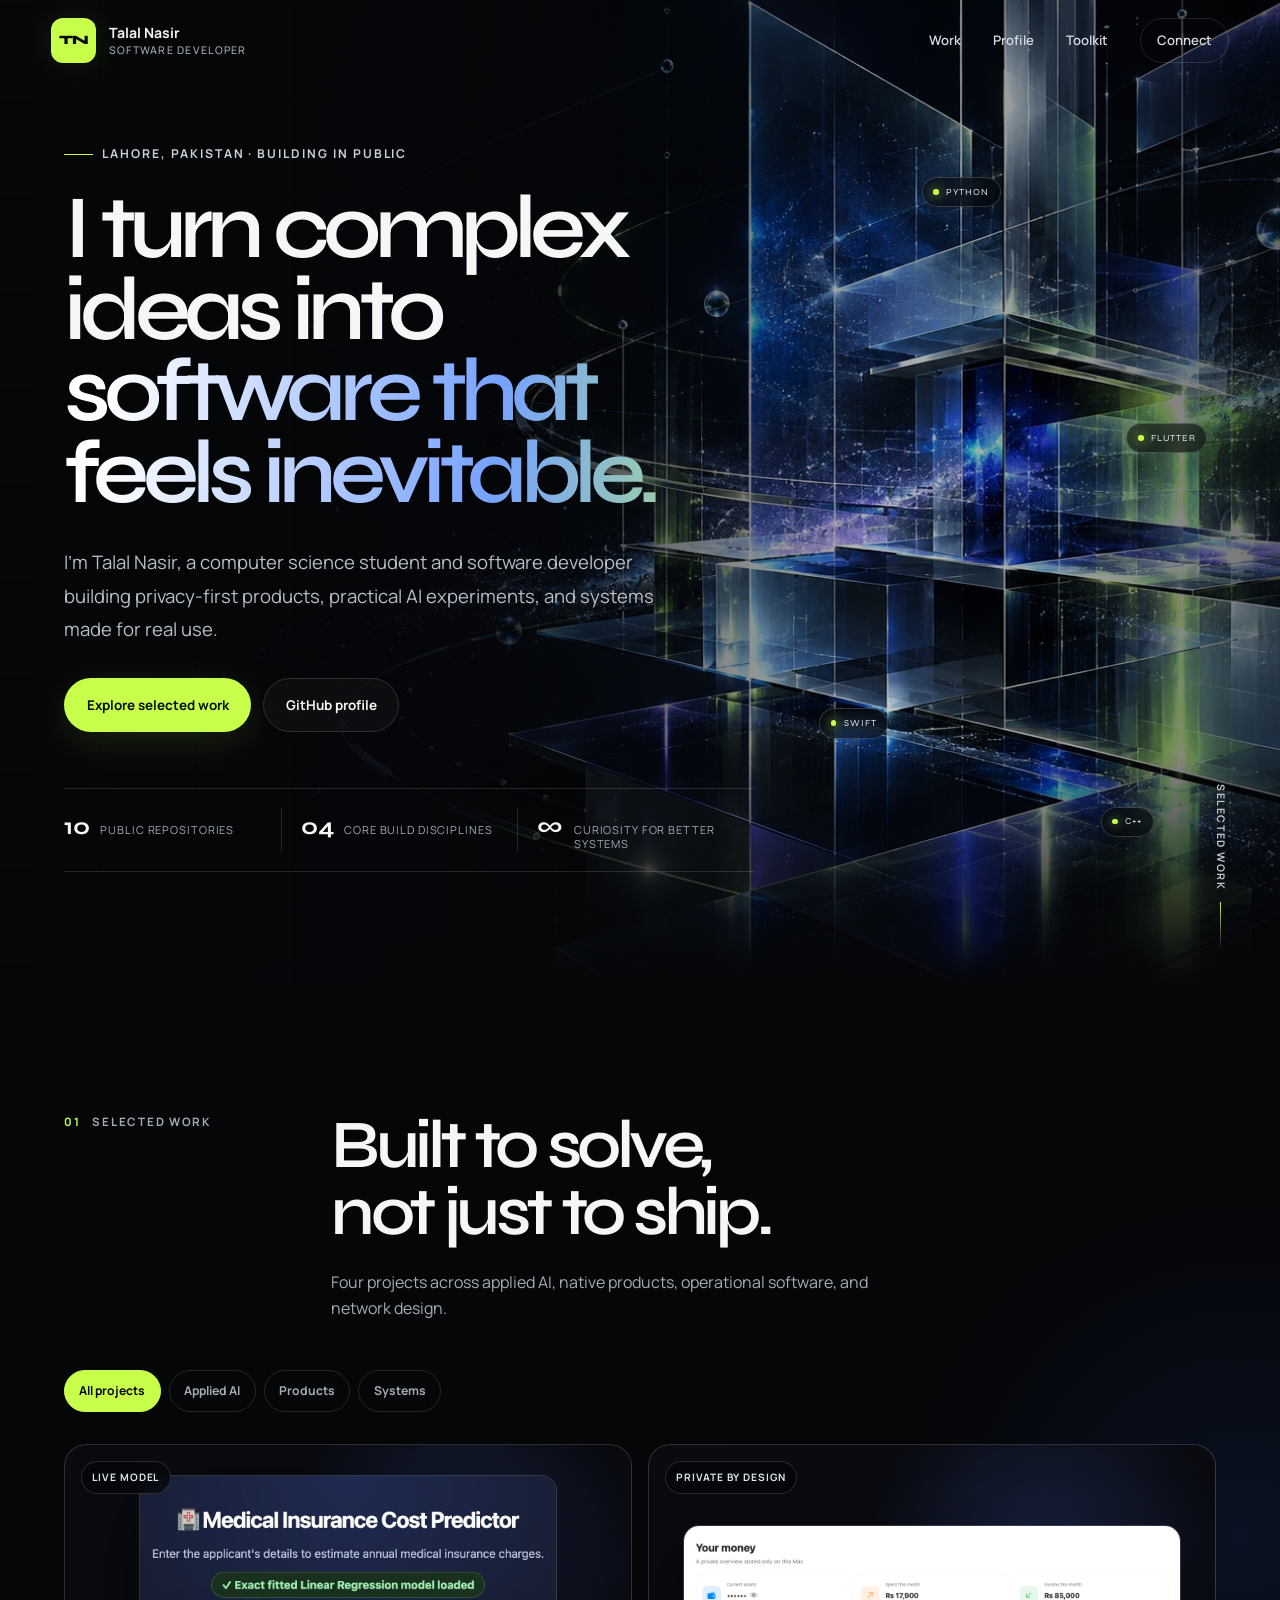
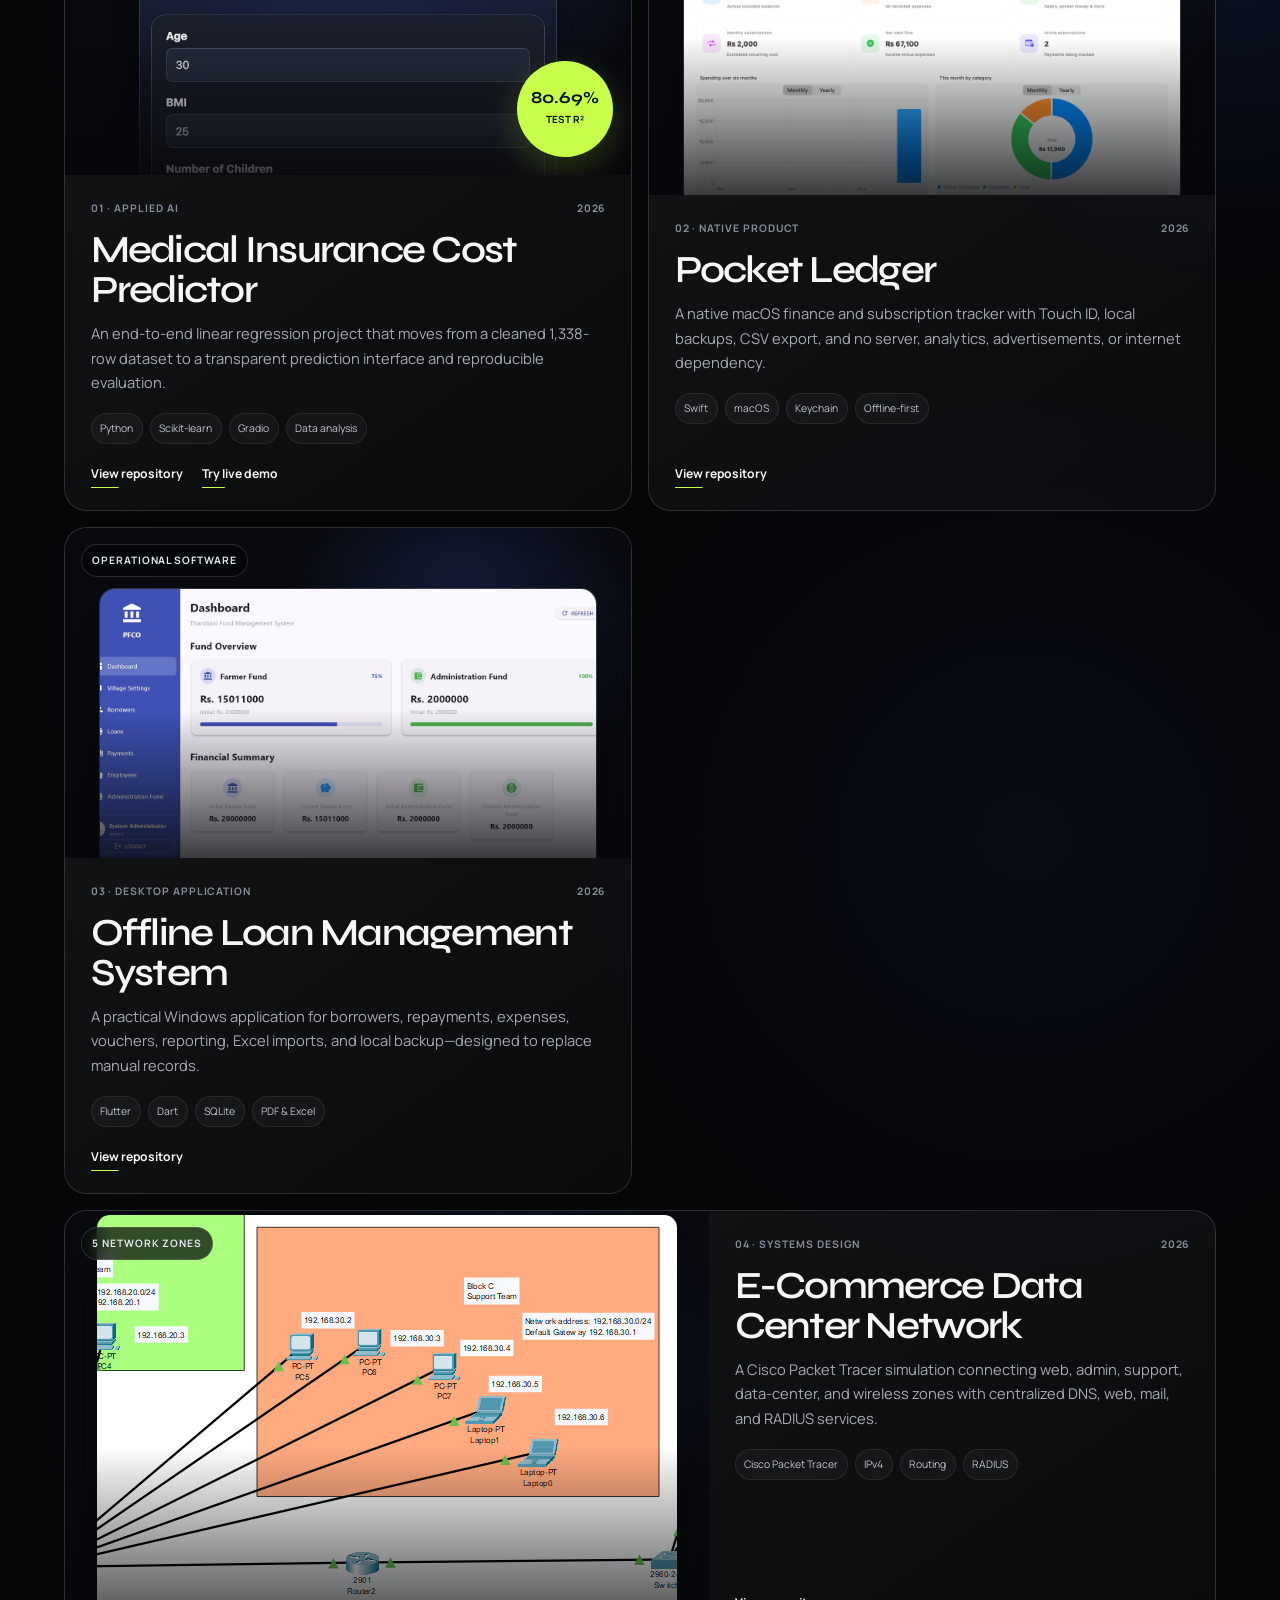
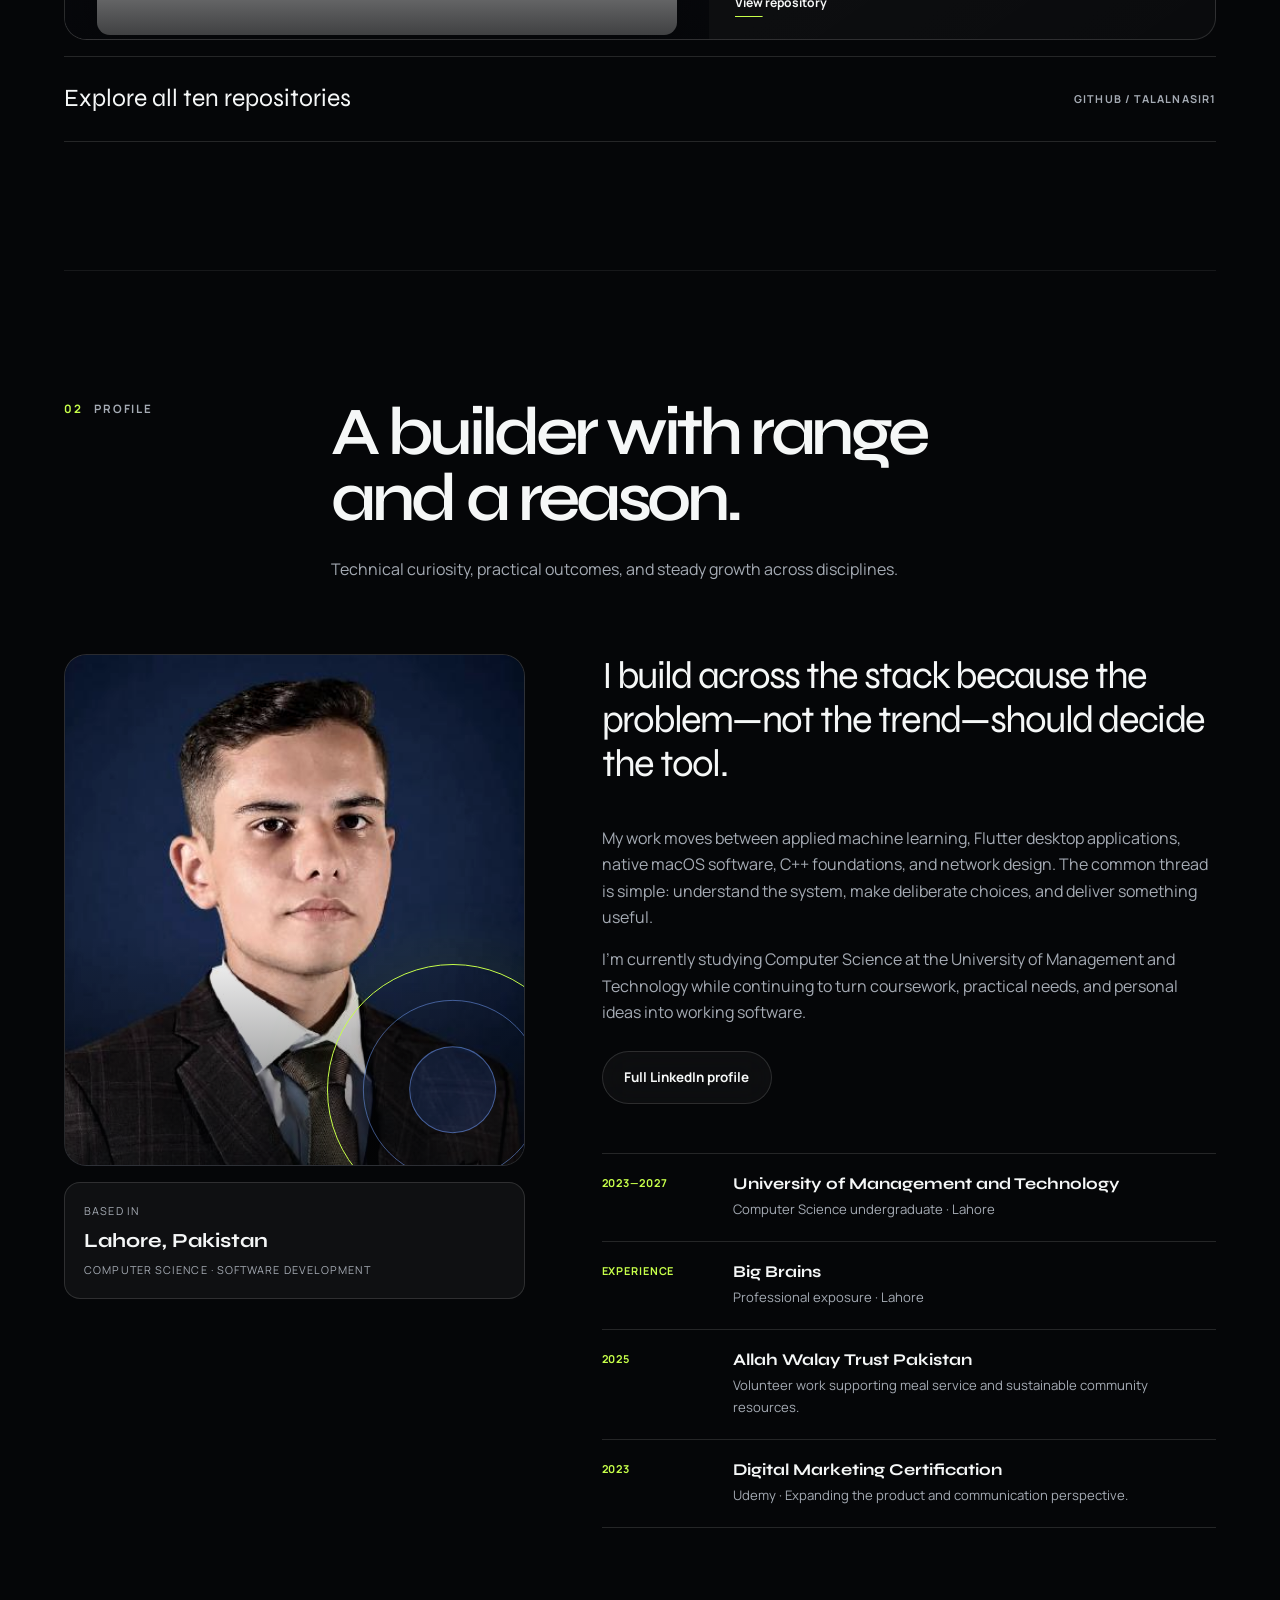
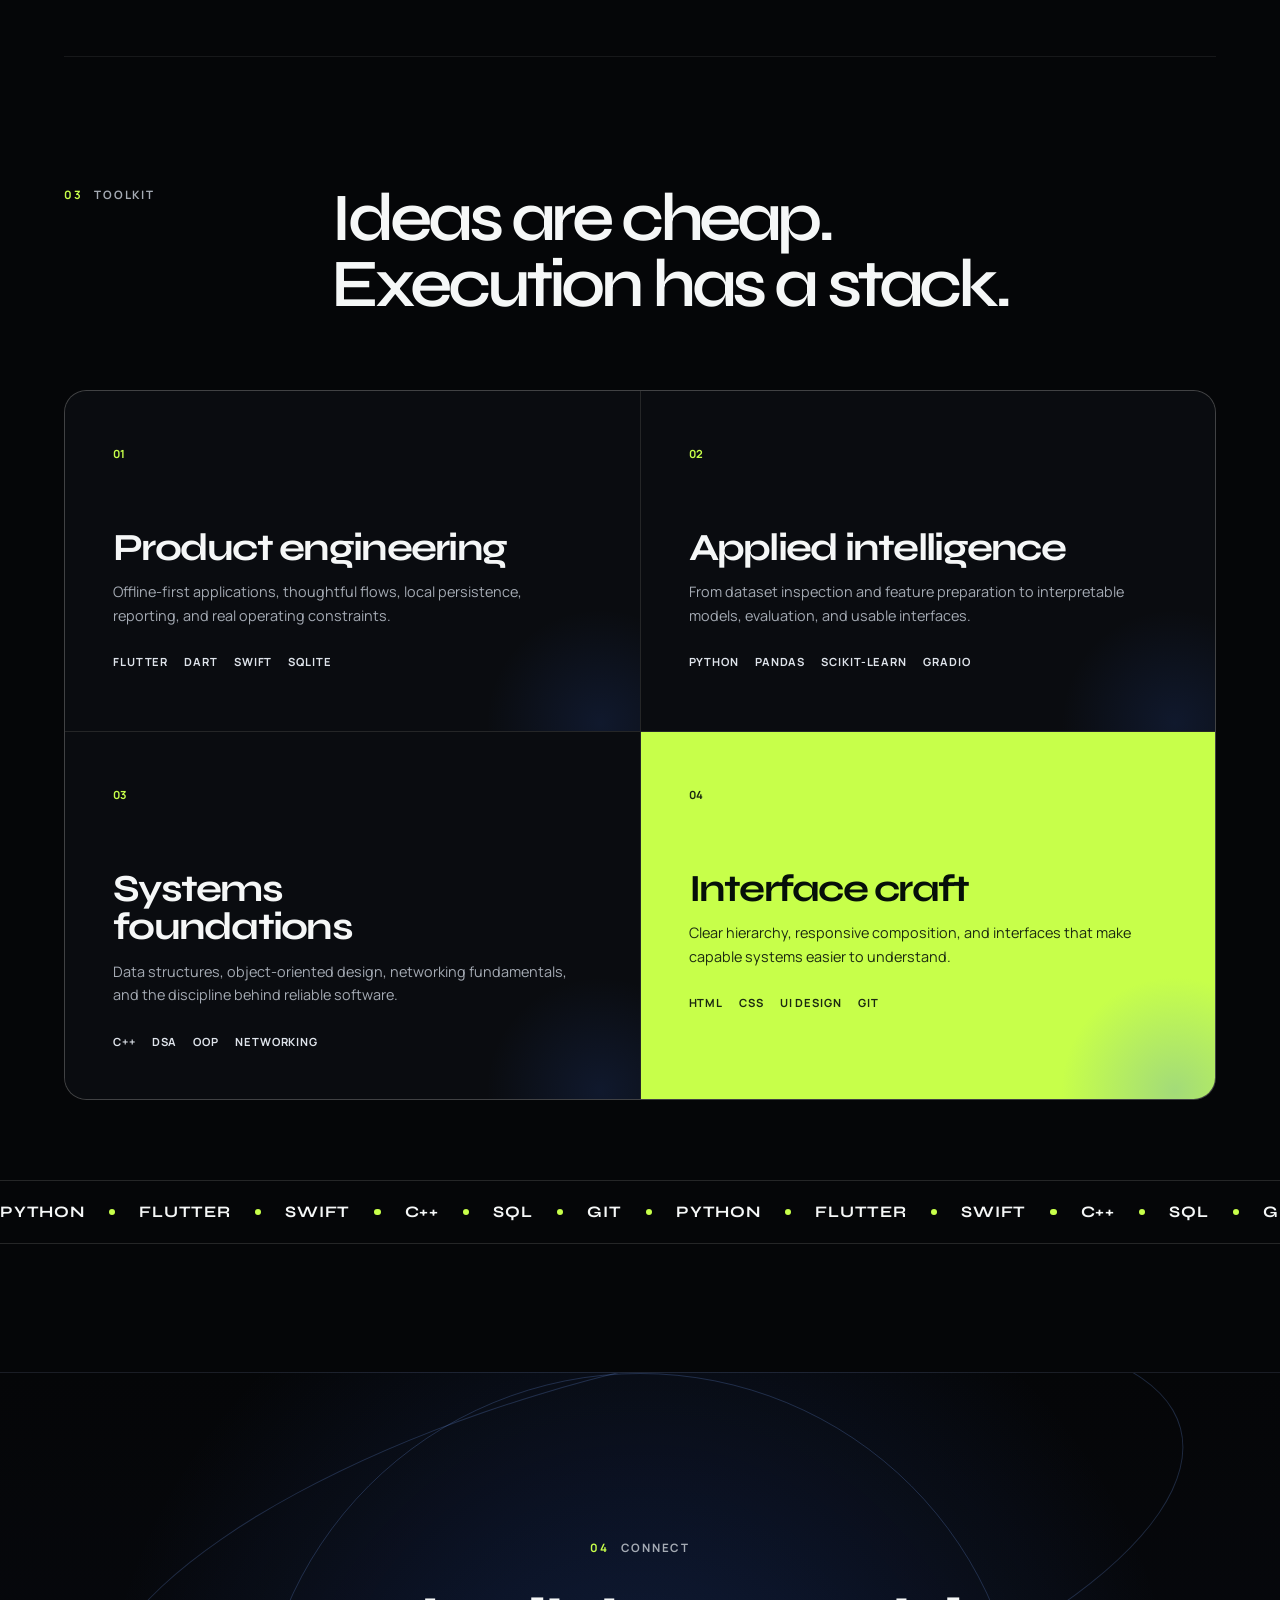
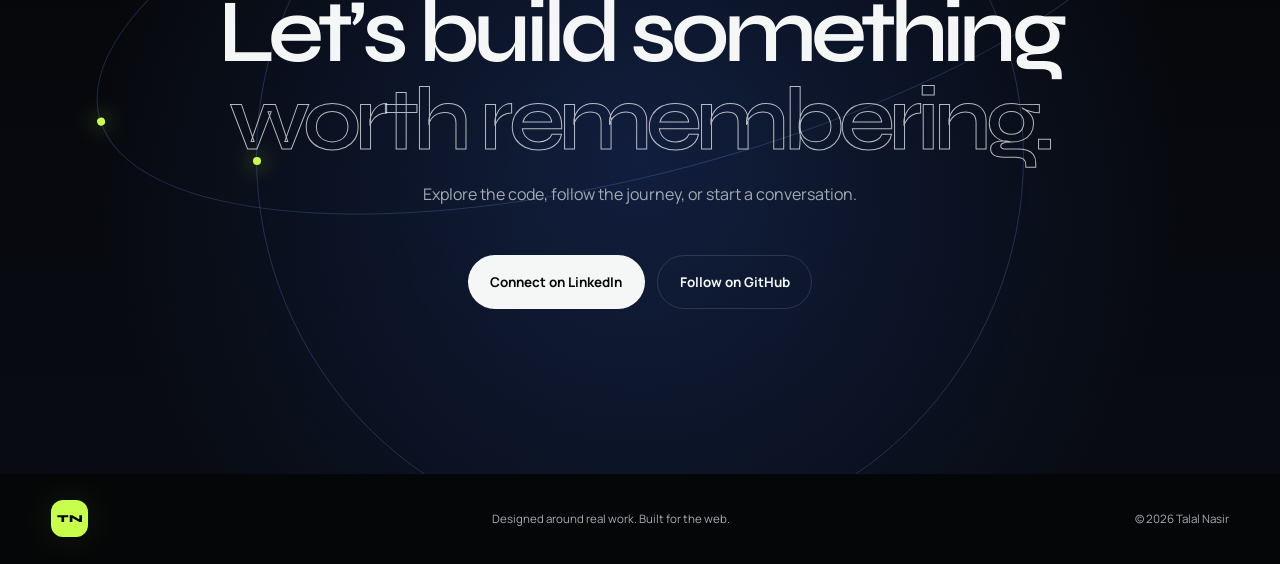
==== index.html @ dca6e06e "Build cinematic portfolio website" ====
<!doctype html>
<html lang="en">
  <head>
    <meta charset="UTF-8" />
    <meta name="viewport" content="width=device-width, initial-scale=1.0" />
    <meta
      name="description"
      content="Portfolio of Talal Nasir — computer science student and software developer building thoughtful applications across AI, mobile, desktop and systems."
    />
    <meta name="theme-color" content="#050608" />
    <title>Talal Nasir — Software Developer</title>
    <link rel="icon" type="image/svg+xml" href="assets/favicon.svg" />
    <link rel="preconnect" href="https://fonts.googleapis.com" />
    <link rel="preconnect" href="https://fonts.gstatic.com" crossorigin />
    <link
      href="https://fonts.googleapis.com/css2?family=Manrope:wght@400;500;600;700&amp;family=Syne:wght@500;600;700;800&amp;display=swap"
      rel="stylesheet"
    />
    <link rel="stylesheet" href="styles.css" />
    <script defer src="script.js"></script>
  </head>
  <body>
    <a class="skip-link" href="#main">Skip to content</a>
    <div class="scroll-progress" aria-hidden="true"><span></span></div>
    <div class="cursor-glow" aria-hidden="true"></div>

    <header class="site-header" data-header>
      <a class="brand" href="#top" aria-label="Talal Nasir, home">
        <span class="brand-mark">TN</span>
        <span class="brand-copy">Talal Nasir<small>Software developer</small></span>
      </a>
      <button class="menu-toggle" type="button" aria-expanded="false" aria-controls="site-nav">
        <span></span><span></span><span></span>
        <span class="sr-only">Toggle navigation</span>
      </button>
      <nav class="site-nav" id="site-nav" aria-label="Main navigation">
        <a href="#work">Work</a>
        <a href="#profile">Profile</a>
        <a href="#toolkit">Toolkit</a>
        <a class="nav-cta" href="#contact">Connect</a>
      </nav>
    </header>

    <main id="main">
      <section class="hero" id="top" aria-labelledby="hero-title">
        <img
          class="hero-art"
          src="assets/hero-architecture.jpg"
          alt="Abstract glass architecture with luminous blue and green data pathways"
          width="1586"
          height="992"
        />
        <div class="hero-shade" aria-hidden="true"></div>
        <div class="hero-grid" aria-hidden="true"></div>
        <div class="hero-content">
          <p class="eyebrow reveal"><span></span> Lahore, Pakistan · Building in public</p>
          <h1 id="hero-title" class="reveal">
            I turn complex ideas into
            <span class="gradient-text">software that feels inevitable.</span>
          </h1>
          <p class="hero-intro reveal">
            I’m Talal Nasir, a computer science student and software developer building
            privacy-first products, practical AI experiments, and systems made for real use.
          </p>
          <div class="hero-actions reveal">
            <a class="button button-primary magnetic" href="#work">Explore selected work</a>
            <a
              class="button button-ghost magnetic"
              href="https://github.com/TalalNasir1"
              target="_blank"
              rel="noreferrer"
            >GitHub profile</a>
          </div>
          <dl class="hero-facts reveal" aria-label="Profile facts">
            <div><dt>10</dt><dd>public repositories</dd></div>
            <div><dt>04</dt><dd>core build disciplines</dd></div>
            <div><dt>∞</dt><dd>curiosity for better systems</dd></div>
          </dl>
        </div>
        <div class="hero-signals" aria-hidden="true">
          <span style="--x: 72%; --y: 18%; --delay: 0s">PYTHON</span>
          <span style="--x: 88%; --y: 43%; --delay: -1.4s">FLUTTER</span>
          <span style="--x: 64%; --y: 72%; --delay: -2.2s">SWIFT</span>
          <span style="--x: 86%; --y: 82%; --delay: -0.7s">C++</span>
        </div>
        <a class="scroll-cue" href="#work">Selected work<span></span></a>
      </section>

      <section class="section projects-section" id="work" aria-labelledby="work-title">
        <div class="section-heading reveal">
          <p class="section-kicker"><span>01</span> Selected work</p>
          <div>
            <h2 id="work-title">Built to solve,<br />not just to ship.</h2>
            <p>Four projects across applied AI, native products, operational software, and network design.</p>
          </div>
        </div>

        <div class="project-filters reveal" role="group" aria-label="Filter projects">
          <button class="filter-chip is-active" type="button" data-filter="all">All projects</button>
          <button class="filter-chip" type="button" data-filter="ai">Applied AI</button>
          <button class="filter-chip" type="button" data-filter="product">Products</button>
          <button class="filter-chip" type="button" data-filter="systems">Systems</button>
        </div>

        <div class="project-grid">
          <article class="project-card project-featured reveal" data-category="ai" data-tilt>
            <a
              class="project-visual"
              href="https://huggingface.co/spaces/TalalNasir/medical-insurance-cost-prediction"
              target="_blank"
              rel="noreferrer"
              aria-label="Open the Medical Insurance Cost Predictor live demo"
            >
              <img
                src="assets/project-medical.jpg"
                alt="Medical Insurance Cost Predictor application interface"
                width="596"
                height="698"
                loading="lazy"
              />
              <span class="visual-badge">Live model</span>
              <span class="metric-orbit"><strong>80.69%</strong><small>test R²</small></span>
            </a>
            <div class="project-content">
              <div class="project-meta"><span>01 · Applied AI</span><span>2026</span></div>
              <h3>Medical Insurance Cost Predictor</h3>
              <p>
                An end-to-end linear regression project that moves from a cleaned 1,338-row dataset
                to a transparent prediction interface and reproducible evaluation.
              </p>
              <ul class="tag-list" aria-label="Technologies">
                <li>Python</li><li>Scikit-learn</li><li>Gradio</li><li>Data analysis</li>
              </ul>
              <div class="project-links">
                <a href="https://github.com/TalalNasir1/medical-insurance-cost-prediction" target="_blank" rel="noreferrer">View repository</a>
                <a href="https://huggingface.co/spaces/TalalNasir/medical-insurance-cost-prediction" target="_blank" rel="noreferrer">Try live demo</a>
              </div>
            </div>
          </article>

          <article class="project-card reveal" data-category="product" data-tilt>
            <a
              class="project-visual project-visual-wide"
              href="https://github.com/TalalNasir1/PocketLedger"
              target="_blank"
              rel="noreferrer"
              aria-label="Open Pocket Ledger on GitHub"
            >
              <img
                src="assets/project-pocket-ledger.png"
                alt="Pocket Ledger macOS finance dashboard"
                width="1180"
                height="820"
                loading="lazy"
              />
              <span class="visual-badge">Private by design</span>
            </a>
            <div class="project-content">
              <div class="project-meta"><span>02 · Native product</span><span>2026</span></div>
              <h3>Pocket Ledger</h3>
              <p>
                A native macOS finance and subscription tracker with Touch ID, local backups,
                CSV export, and no server, analytics, advertisements, or internet dependency.
              </p>
              <ul class="tag-list" aria-label="Technologies">
                <li>Swift</li><li>macOS</li><li>Keychain</li><li>Offline-first</li>
              </ul>
              <div class="project-links">
                <a href="https://github.com/TalalNasir1/PocketLedger" target="_blank" rel="noreferrer">View repository</a>
              </div>
            </div>
          </article>

          <article class="project-card reveal" data-category="product" data-tilt>
            <a
              class="project-visual project-visual-wide"
              href="https://github.com/TalalNasir1/Offline-Loan-Management-System"
              target="_blank"
              rel="noreferrer"
              aria-label="Open Offline Loan Management System on GitHub"
            >
              <img
                src="assets/project-loans.jpg"
                alt="Offline Loan Management System dashboard"
                width="1358"
                height="694"
                loading="lazy"
              />
              <span class="visual-badge">Operational software</span>
            </a>
            <div class="project-content">
              <div class="project-meta"><span>03 · Desktop application</span><span>2026</span></div>
              <h3>Offline Loan Management System</h3>
              <p>
                A practical Windows application for borrowers, repayments, expenses, vouchers,
                reporting, Excel imports, and local backup—designed to replace manual records.
              </p>
              <ul class="tag-list" aria-label="Technologies">
                <li>Flutter</li><li>Dart</li><li>SQLite</li><li>PDF &amp; Excel</li>
              </ul>
              <div class="project-links">
                <a href="https://github.com/TalalNasir1/Offline-Loan-Management-System" target="_blank" rel="noreferrer">View repository</a>
              </div>
            </div>
          </article>

          <article class="project-card project-wide reveal" data-category="systems" data-tilt>
            <a
              class="project-visual project-visual-network"
              href="https://github.com/TalalNasir1/ecommerce-data-center-network"
              target="_blank"
              rel="noreferrer"
              aria-label="Open E-Commerce Data Center Network on GitHub"
            >
              <img
                src="assets/project-network.png"
                alt="E-commerce data center network topology"
                width="1350"
                height="420"
                loading="lazy"
              />
              <span class="visual-badge">5 network zones</span>
            </a>
            <div class="project-content">
              <div class="project-meta"><span>04 · Systems design</span><span>2026</span></div>
              <h3>E-Commerce Data Center Network</h3>
              <p>
                A Cisco Packet Tracer simulation connecting web, admin, support, data-center,
                and wireless zones with centralized DNS, web, mail, and RADIUS services.
              </p>
              <ul class="tag-list" aria-label="Technologies">
                <li>Cisco Packet Tracer</li><li>IPv4</li><li>Routing</li><li>RADIUS</li>
              </ul>
              <div class="project-links">
                <a href="https://github.com/TalalNasir1/ecommerce-data-center-network" target="_blank" rel="noreferrer">View repository</a>
              </div>
            </div>
          </article>
        </div>

        <a class="text-link reveal" href="https://github.com/TalalNasir1?tab=repositories" target="_blank" rel="noreferrer">
          Explore all ten repositories <span>GitHub / TalalNasir1</span>
        </a>
      </section>

      <section class="section profile-section" id="profile" aria-labelledby="profile-title">
        <div class="section-heading reveal">
          <p class="section-kicker"><span>02</span> Profile</p>
          <div>
            <h2 id="profile-title">A builder with range<br />and a reason.</h2>
            <p>Technical curiosity, practical outcomes, and steady growth across disciplines.</p>
          </div>
        </div>

        <div class="profile-layout">
          <div class="portrait-panel reveal">
            <div class="portrait-frame">
              <img src="assets/talal-nasir.jpg" alt="Portrait of Talal Nasir" width="460" height="460" loading="lazy" />
              <span class="portrait-ring" aria-hidden="true"></span>
            </div>
            <div class="portrait-note">
              <span>Based in</span>
              <strong>Lahore, Pakistan</strong>
              <small>Computer Science · Software Development</small>
            </div>
          </div>

          <div class="profile-copy reveal">
            <p class="profile-lead">
              I build across the stack because the problem—not the trend—should decide the tool.
            </p>
            <p>
              My work moves between applied machine learning, Flutter desktop applications,
              native macOS software, C++ foundations, and network design. The common thread is
              simple: understand the system, make deliberate choices, and deliver something useful.
            </p>
            <p>
              I’m currently studying Computer Science at the University of Management and Technology
              while continuing to turn coursework, practical needs, and personal ideas into working software.
            </p>
            <a class="button button-ghost magnetic" href="https://www.linkedin.com/in/talalnasir1/" target="_blank" rel="noreferrer">Full LinkedIn profile</a>
          </div>

          <ol class="journey reveal" aria-label="Experience and education timeline">
            <li>
              <span class="journey-year">2023—2027</span>
              <div><strong>University of Management and Technology</strong><p>Computer Science undergraduate · Lahore</p></div>
            </li>
            <li>
              <span class="journey-year">Experience</span>
              <div><strong>Big Brains</strong><p>Professional exposure · Lahore</p></div>
            </li>
            <li>
              <span class="journey-year">2025</span>
              <div><strong>Allah Walay Trust Pakistan</strong><p>Volunteer work supporting meal service and sustainable community resources.</p></div>
            </li>
            <li>
              <span class="journey-year">2023</span>
              <div><strong>Digital Marketing Certification</strong><p>Udemy · Expanding the product and communication perspective.</p></div>
            </li>
          </ol>
        </div>
      </section>

      <section class="section toolkit-section" id="toolkit" aria-labelledby="toolkit-title">
        <div class="section-heading reveal">
          <p class="section-kicker"><span>03</span> Toolkit</p>
          <div>
            <h2 id="toolkit-title">Ideas are cheap.<br />Execution has a stack.</h2>
          </div>
        </div>

        <div class="capability-grid">
          <article class="capability reveal">
            <span class="capability-index">01</span>
            <h3>Product engineering</h3>
            <p>Offline-first applications, thoughtful flows, local persistence, reporting, and real operating constraints.</p>
            <ul><li>Flutter</li><li>Dart</li><li>Swift</li><li>SQLite</li></ul>
          </article>
          <article class="capability reveal">
            <span class="capability-index">02</span>
            <h3>Applied intelligence</h3>
            <p>From dataset inspection and feature preparation to interpretable models, evaluation, and usable interfaces.</p>
            <ul><li>Python</li><li>Pandas</li><li>Scikit-learn</li><li>Gradio</li></ul>
          </article>
          <article class="capability reveal">
            <span class="capability-index">03</span>
            <h3>Systems foundations</h3>
            <p>Data structures, object-oriented design, networking fundamentals, and the discipline behind reliable software.</p>
            <ul><li>C++</li><li>DSA</li><li>OOP</li><li>Networking</li></ul>
          </article>
          <article class="capability capability-accent reveal">
            <span class="capability-index">04</span>
            <h3>Interface craft</h3>
            <p>Clear hierarchy, responsive composition, and interfaces that make capable systems easier to understand.</p>
            <ul><li>HTML</li><li>CSS</li><li>UI design</li><li>Git</li></ul>
          </article>
        </div>

        <div class="skill-marquee" aria-label="Technology list">
          <div>
            <span>PYTHON</span><i></i><span>FLUTTER</span><i></i><span>SWIFT</span><i></i><span>C++</span><i></i><span>SQL</span><i></i><span>GIT</span><i></i>
            <span aria-hidden="true">PYTHON</span><i aria-hidden="true"></i><span aria-hidden="true">FLUTTER</span><i aria-hidden="true"></i><span aria-hidden="true">SWIFT</span><i aria-hidden="true"></i><span aria-hidden="true">C++</span><i aria-hidden="true"></i><span aria-hidden="true">SQL</span><i aria-hidden="true"></i><span aria-hidden="true">GIT</span><i aria-hidden="true"></i>
          </div>
        </div>
      </section>

      <section class="contact-section" id="contact" aria-labelledby="contact-title">
        <div class="contact-orbit orbit-one" aria-hidden="true"></div>
        <div class="contact-orbit orbit-two" aria-hidden="true"></div>
        <p class="section-kicker reveal"><span>04</span> Connect</p>
        <h2 id="contact-title" class="reveal">Let’s build something<br /><span>worth remembering.</span></h2>
        <p class="reveal">Explore the code, follow the journey, or start a conversation.</p>
        <div class="contact-actions reveal">
          <a class="button button-light magnetic" href="https://www.linkedin.com/in/talalnasir1/" target="_blank" rel="noreferrer">Connect on LinkedIn</a>
          <a class="button button-outline-light magnetic" href="https://github.com/TalalNasir1" target="_blank" rel="noreferrer">Follow on GitHub</a>
        </div>
      </section>
    </main>

    <footer class="site-footer">
      <a class="brand" href="#top" aria-label="Back to top"><span class="brand-mark">TN</span></a>
      <p>Designed around real work. Built for the web.</p>
      <p>© <span data-year></span> Talal Nasir</p>
    </footer>
  </body>
</html>
---- styles.css ----
:root {
  color-scheme: dark;
  --bg: #050608;
  --bg-soft: #0a0c10;
  --surface: rgba(255, 255, 255, 0.045);
  --surface-strong: rgba(255, 255, 255, 0.075);
  --line: rgba(255, 255, 255, 0.13);
  --line-soft: rgba(255, 255, 255, 0.075);
  --text: #f5f7f7;
  --muted: #a5abb4;
  --blue: #3b74ff;
  --blue-bright: #76a2ff;
  --lime: #c7ff4a;
  --violet: #9a7dff;
  --display: "Syne", sans-serif;
  --body: "Manrope", sans-serif;
  --max: 1240px;
  --radius: 1.4rem;
}

*, *::before, *::after { box-sizing: border-box; }
html { scroll-behavior: smooth; background: var(--bg); }
body {
  margin: 0;
  min-width: 320px;
  overflow-x: hidden;
  color: var(--text);
  background:
    radial-gradient(circle at 80% 35%, rgba(59, 116, 255, 0.055), transparent 28rem),
    var(--bg);
  font-family: var(--body);
  font-size: 1rem;
  line-height: 1.65;
  -webkit-font-smoothing: antialiased;
}

body.menu-open { overflow: hidden; }
a { color: inherit; text-decoration: none; }
img { display: block; max-width: 100%; }
button, a { -webkit-tap-highlight-color: transparent; }
button { font: inherit; }
::selection { color: #050608; background: var(--lime); }

.sr-only {
  position: absolute;
  width: 1px;
  height: 1px;
  padding: 0;
  margin: -1px;
  overflow: hidden;
  clip: rect(0, 0, 0, 0);
  white-space: nowrap;
  border: 0;
}

.skip-link {
  position: fixed;
  top: 1rem;
  left: 1rem;
  z-index: 1000;
  transform: translateY(-200%);
  padding: 0.7rem 1rem;
  color: #050608;
  background: var(--lime);
  border-radius: 999px;
}
.skip-link:focus { transform: translateY(0); }

.scroll-progress {
  position: fixed;
  top: 0;
  left: 0;
  z-index: 1001;
  width: 100%;
  height: 2px;
}
.scroll-progress span {
  display: block;
  width: 0;
  height: 100%;
  background: linear-gradient(90deg, var(--blue), var(--lime));
  box-shadow: 0 0 18px var(--blue);
}

.cursor-glow {
  position: fixed;
  z-index: 0;
  width: 28rem;
  height: 28rem;
  pointer-events: none;
  border-radius: 50%;
  background: radial-gradient(circle, rgba(72, 121, 255, 0.09), transparent 68%);
  transform: translate(-50%, -50%);
  opacity: 0;
  transition: opacity 0.35s ease;
}

.site-header {
  position: fixed;
  top: 0;
  left: 0;
  z-index: 100;
  display: flex;
  align-items: center;
  justify-content: space-between;
  width: 100%;
  padding: 1.15rem clamp(1.1rem, 4vw, 4rem);
  border-bottom: 1px solid transparent;
  transition: background 0.35s ease, border-color 0.35s ease, padding 0.35s ease;
}
.site-header.is-scrolled {
  padding-top: 0.8rem;
  padding-bottom: 0.8rem;
  background: rgba(5, 6, 8, 0.76);
  border-color: var(--line-soft);
  backdrop-filter: blur(20px);
}
.brand { display: inline-flex; align-items: center; gap: 0.8rem; }
.brand-mark {
  display: grid;
  width: 2.8rem;
  height: 2.8rem;
  place-items: center;
  color: var(--bg);
  background: var(--lime);
  border-radius: 0.75rem;
  font-family: var(--display);
  font-size: 0.8rem;
  font-weight: 800;
  letter-spacing: -0.04em;
  box-shadow: 0 0 40px rgba(199, 255, 74, 0.12);
}
.brand-copy { font-size: 0.88rem; font-weight: 700; line-height: 1.15; }
.brand-copy small { display: block; margin-top: 0.2rem; color: var(--muted); font-size: 0.66rem; font-weight: 500; text-transform: uppercase; letter-spacing: 0.12em; }
.site-nav { display: flex; align-items: center; gap: 2rem; }
.site-nav a { position: relative; color: #d6dae0; font-size: 0.82rem; font-weight: 600; }
.site-nav a:not(.nav-cta)::after {
  position: absolute;
  right: 0;
  bottom: -0.35rem;
  left: 0;
  height: 1px;
  content: "";
  background: var(--lime);
  transform: scaleX(0);
  transform-origin: right;
  transition: transform 0.3s ease;
}
.site-nav a:hover::after, .site-nav a:focus-visible::after { transform: scaleX(1); transform-origin: left; }
.nav-cta { padding: 0.66rem 1rem; border: 1px solid var(--line); border-radius: 999px; }
.nav-cta:hover { color: var(--bg); background: var(--lime); border-color: var(--lime); }
.menu-toggle { display: none; border: 0; background: none; }

.hero {
  position: relative;
  display: grid;
  min-height: 100svh;
  overflow: hidden;
  isolation: isolate;
}
.hero-art {
  position: absolute;
  inset: 0;
  z-index: -4;
  width: 100%;
  height: 100%;
  object-fit: cover;
  object-position: 58% center;
  filter: saturate(0.95) contrast(1.05);
  transform: scale(1.02);
}
.hero-shade {
  position: absolute;
  inset: 0;
  z-index: -3;
  background:
    linear-gradient(90deg, rgba(5, 6, 8, 0.99) 0%, rgba(5, 6, 8, 0.9) 35%, rgba(5, 6, 8, 0.2) 70%, rgba(5, 6, 8, 0.55) 100%),
    linear-gradient(0deg, var(--bg) 0%, transparent 24%, rgba(5, 6, 8, 0.15) 100%);
}
.hero-grid {
  position: absolute;
  inset: 0;
  z-index: -2;
  opacity: 0.18;
  background-image:
    linear-gradient(rgba(255,255,255,0.065) 1px, transparent 1px),
    linear-gradient(90deg, rgba(255,255,255,0.065) 1px, transparent 1px);
  background-size: 6rem 6rem;
  mask-image: linear-gradient(to right, black, transparent 75%);
}
.hero-content {
  align-self: center;
  width: min(90%, var(--max));
  margin: 0 auto;
  padding: 9rem 0 7rem;
}
.eyebrow {
  display: flex;
  align-items: center;
  gap: 0.6rem;
  margin: 0 0 1.5rem;
  color: #cad0d7;
  font-size: 0.76rem;
  font-weight: 700;
  text-transform: uppercase;
  letter-spacing: 0.16em;
}
.eyebrow > span { width: 1.8rem; height: 1px; background: var(--lime); }
.hero h1 {
  max-width: 900px;
  margin: 0;
  font-family: var(--display);
  font-size: clamp(3.4rem, 7vw, 7.7rem);
  font-weight: 600;
  line-height: 0.91;
  letter-spacing: -0.075em;
  text-wrap: balance;
}
.gradient-text {
  display: block;
  color: transparent;
  background: linear-gradient(95deg, #fff 5%, var(--blue-bright) 48%, var(--lime) 90%);
  -webkit-background-clip: text;
  background-clip: text;
}
.hero-intro {
  max-width: 620px;
  margin: 2rem 0 0;
  color: #b7bdc5;
  font-size: clamp(1rem, 1.45vw, 1.18rem);
  line-height: 1.8;
}
.hero-actions, .contact-actions { display: flex; flex-wrap: wrap; gap: 0.75rem; margin-top: 2rem; }
.button {
  position: relative;
  display: inline-flex;
  min-height: 3.35rem;
  align-items: center;
  justify-content: center;
  padding: 0.85rem 1.35rem;
  overflow: hidden;
  border: 1px solid transparent;
  border-radius: 999px;
  font-size: 0.84rem;
  font-weight: 700;
  transition: color 0.25s ease, border-color 0.25s ease, background 0.25s ease, transform 0.25s ease;
}
.button-primary { color: #06100a; background: var(--lime); box-shadow: 0 10px 40px rgba(199, 255, 74, 0.12); }
.button-primary:hover { background: #dcff8e; }
.button-ghost { color: var(--text); background: rgba(255,255,255,0.035); border-color: var(--line); backdrop-filter: blur(16px); }
.button-ghost:hover { background: rgba(255,255,255,0.09); border-color: rgba(255,255,255,0.32); }
.hero-facts {
  display: flex;
  gap: 0;
  max-width: 690px;
  margin: 3.5rem 0 0;
  padding: 1.2rem 0;
  border-top: 1px solid var(--line);
  border-bottom: 1px solid var(--line);
}
.hero-facts > div { display: flex; flex: 1; align-items: baseline; gap: 0.65rem; padding-right: 1rem; }
.hero-facts > div + div { padding-left: 1.2rem; border-left: 1px solid var(--line); }
.hero-facts dt { font-family: var(--display); font-size: 1.45rem; font-weight: 700; }
.hero-facts dd { margin: 0; color: var(--muted); font-size: 0.69rem; text-transform: uppercase; letter-spacing: 0.08em; line-height: 1.3; }
.hero-signals span {
  position: absolute;
  top: var(--y);
  left: var(--x);
  padding: 0.4rem 0.66rem;
  color: #e5e9f0;
  background: rgba(5, 6, 8, 0.56);
  border: 1px solid rgba(255,255,255,0.18);
  border-radius: 999px;
  backdrop-filter: blur(10px);
  font-family: var(--display);
  font-size: 0.58rem;
  letter-spacing: 0.11em;
  animation: float 5.5s ease-in-out var(--delay) infinite;
}
.hero-signals span::before { display: inline-block; width: 0.35rem; height: 0.35rem; margin-right: 0.45rem; content: ""; background: var(--lime); border-radius: 50%; box-shadow: 0 0 12px var(--lime); }
.scroll-cue {
  position: absolute;
  right: 4vw;
  bottom: 2.1rem;
  display: flex;
  align-items: center;
  gap: 0.75rem;
  color: #bfc5cc;
  font-size: 0.66rem;
  font-weight: 700;
  text-transform: uppercase;
  letter-spacing: 0.15em;
  writing-mode: vertical-rl;
}
.scroll-cue span { width: 1px; height: 3rem; background: linear-gradient(var(--lime), transparent); }

.section {
  position: relative;
  z-index: 1;
  width: min(90%, var(--max));
  margin: 0 auto;
  padding: clamp(6rem, 10vw, 10rem) 0;
}
.section-heading {
  display: grid;
  grid-template-columns: minmax(150px, 0.42fr) 1.58fr;
  gap: 2rem;
  align-items: start;
  margin-bottom: 4.5rem;
}
.section-kicker {
  display: flex;
  align-items: center;
  gap: 0.75rem;
  margin: 0;
  color: var(--muted);
  font-size: 0.72rem;
  font-weight: 700;
  text-transform: uppercase;
  letter-spacing: 0.15em;
}
.section-kicker span { color: var(--lime); }
.section-heading h2, .contact-section h2 {
  margin: 0;
  font-family: var(--display);
  font-size: clamp(2.75rem, 5.3vw, 6rem);
  font-weight: 600;
  line-height: 0.98;
  letter-spacing: -0.065em;
}
.section-heading > div > p { max-width: 570px; margin: 1.5rem 0 0; color: var(--muted); font-size: 1rem; }

.projects-section::before {
  position: absolute;
  top: 12rem;
  right: -30vw;
  z-index: -1;
  width: 45rem;
  height: 45rem;
  content: "";
  background: radial-gradient(circle, rgba(59, 116, 255, 0.11), transparent 68%);
}
.project-filters { display: flex; flex-wrap: wrap; gap: 0.5rem; margin: -1.5rem 0 2rem; }
.filter-chip {
  padding: 0.62rem 0.9rem;
  color: var(--muted);
  background: transparent;
  border: 1px solid var(--line);
  border-radius: 999px;
  cursor: pointer;
  font-size: 0.76rem;
  font-weight: 700;
  transition: color 0.25s ease, background 0.25s ease, border-color 0.25s ease;
}
.filter-chip:hover, .filter-chip:focus-visible { color: var(--text); border-color: rgba(255,255,255,0.35); }
.filter-chip.is-active { color: var(--bg); background: var(--lime); border-color: var(--lime); }
.project-grid { display: grid; grid-template-columns: repeat(2, minmax(0, 1fr)); gap: 1rem; }
.project-card {
  position: relative;
  display: grid;
  min-height: 610px;
  overflow: hidden;
  background: linear-gradient(145deg, rgba(255,255,255,0.065), rgba(255,255,255,0.025));
  border: 1px solid var(--line);
  border-radius: var(--radius);
  transform-style: preserve-3d;
  transition: border-color 0.35s ease, opacity 0.4s ease, transform 0.18s ease;
}
.project-card:hover { border-color: rgba(118, 162, 255, 0.5); }
.project-card.is-hidden { display: none; }
.project-featured { grid-row: span 1; }
.project-wide { grid-column: 1 / -1; grid-template-columns: 1.12fr 0.88fr; min-height: 430px; }
.project-visual {
  position: relative;
  display: grid;
  min-height: 330px;
  overflow: hidden;
  place-items: end center;
  background:
    radial-gradient(circle at 70% 35%, rgba(88, 126, 255, 0.22), transparent 40%),
    #090b11;
}
.project-visual::after {
  position: absolute;
  inset: 0;
  content: "";
  background: linear-gradient(180deg, transparent 55%, rgba(5,6,8,0.78));
  pointer-events: none;
}
.project-visual img {
  width: 74%;
  max-height: 300px;
  object-fit: cover;
  object-position: top;
  border: 1px solid rgba(255,255,255,0.16);
  border-bottom: 0;
  border-radius: 1rem 1rem 0 0;
  box-shadow: 0 25px 70px rgba(0,0,0,0.55);
  transition: transform 0.7s cubic-bezier(.2,.75,.2,1);
}
.project-card:hover .project-visual img { transform: translateY(-0.7rem) scale(1.015); }
.project-visual-wide img { width: 88%; max-height: 270px; }
.project-visual-network { min-height: 100%; place-items: center; }
.project-visual-network img { width: 90%; max-height: none; border: 0; border-radius: 0.8rem; }
.visual-badge {
  position: absolute;
  top: 1rem;
  left: 1rem;
  z-index: 2;
  padding: 0.45rem 0.65rem;
  color: #dfe5ed;
  background: rgba(5,6,8,0.72);
  border: 1px solid rgba(255,255,255,0.14);
  border-radius: 999px;
  backdrop-filter: blur(10px);
  font-size: 0.64rem;
  font-weight: 700;
  text-transform: uppercase;
  letter-spacing: 0.09em;
}
.metric-orbit {
  position: absolute;
  right: 1.1rem;
  bottom: 1.1rem;
  z-index: 2;
  display: grid;
  width: 6rem;
  height: 6rem;
  place-content: center;
  text-align: center;
  color: #07110b;
  background: var(--lime);
  border-radius: 50%;
  box-shadow: 0 12px 35px rgba(199,255,74,0.2);
}
.metric-orbit strong { font-family: var(--display); font-size: 1.05rem; line-height: 1; }
.metric-orbit small { margin-top: 0.25rem; font-size: 0.62rem; font-weight: 700; text-transform: uppercase; }
.project-content { display: flex; flex-direction: column; padding: 1.6rem; }
.project-meta { display: flex; justify-content: space-between; color: #858d98; font-size: 0.65rem; font-weight: 700; text-transform: uppercase; letter-spacing: 0.09em; }
.project-content h3 { max-width: 560px; margin: 0.8rem 0 0.7rem; font-family: var(--display); font-size: clamp(1.55rem, 3vw, 2.45rem); font-weight: 600; line-height: 1.04; letter-spacing: -0.045em; }
.project-content > p { max-width: 650px; margin: 0; color: var(--muted); font-size: 0.92rem; }
.tag-list { display: flex; flex-wrap: wrap; gap: 0.4rem; margin: 1.2rem 0 0; padding: 0; list-style: none; }
.tag-list li { padding: 0.36rem 0.55rem; color: #bec5ce; background: rgba(255,255,255,0.035); border: 1px solid var(--line-soft); border-radius: 999px; font-size: 0.65rem; }
.project-links { display: flex; flex-wrap: wrap; gap: 1.2rem; margin-top: auto; padding-top: 1.25rem; }
.project-links a { position: relative; font-size: 0.76rem; font-weight: 700; }
.project-links a::after { position: absolute; right: 0; bottom: -0.25rem; left: 0; height: 1px; content: ""; background: var(--lime); transform: scaleX(0.3); transform-origin: left; transition: transform 0.25s ease; }
.project-links a:hover::after { transform: scaleX(1); }
.text-link {
  display: flex;
  align-items: center;
  justify-content: space-between;
  margin-top: 1rem;
  padding: 1.35rem 0;
  border-top: 1px solid var(--line);
  border-bottom: 1px solid var(--line);
  font-family: var(--display);
  font-size: clamp(1.1rem, 2vw, 1.55rem);
}
.text-link span { color: var(--muted); font-family: var(--body); font-size: 0.68rem; font-weight: 700; text-transform: uppercase; letter-spacing: 0.1em; }

.profile-section { border-top: 1px solid var(--line-soft); }
.profile-layout { display: grid; grid-template-columns: 0.75fr 1fr; gap: 1rem clamp(2rem, 6vw, 6rem); }
.portrait-panel { display: grid; grid-row: span 2; align-content: start; }
.portrait-frame {
  position: relative;
  overflow: hidden;
  aspect-ratio: 0.9;
  background: linear-gradient(145deg, #10131b, #07080b);
  border: 1px solid var(--line);
  border-radius: var(--radius);
}
.portrait-frame::before {
  position: absolute;
  inset: 0;
  z-index: 1;
  content: "";
  background: linear-gradient(180deg, transparent 55%, rgba(5,6,8,0.6));
}
.portrait-frame img { width: 100%; height: 100%; object-fit: cover; filter: grayscale(0.15) contrast(1.06); }
.portrait-ring { position: absolute; right: -12%; bottom: -10%; z-index: 2; width: 55%; aspect-ratio: 1; border: 1px solid var(--lime); border-radius: 50%; box-shadow: 0 0 80px rgba(199,255,74,0.1); }
.portrait-ring::before, .portrait-ring::after { position: absolute; top: 50%; left: 50%; content: ""; border: 1px solid rgba(118,162,255,0.5); border-radius: 50%; transform: translate(-50%, -50%); }
.portrait-ring::before { width: 72%; height: 72%; }
.portrait-ring::after { width: 35%; height: 35%; background: rgba(59,116,255,0.16); }
.portrait-note { margin-top: 1rem; padding: 1.2rem; background: var(--surface); border: 1px solid var(--line); border-radius: 1rem; }
.portrait-note span, .portrait-note small { display: block; color: var(--muted); font-size: 0.68rem; text-transform: uppercase; letter-spacing: 0.1em; }
.portrait-note strong { display: block; margin: 0.25rem 0; font-family: var(--display); font-size: 1.25rem; }
.profile-copy { align-self: start; }
.profile-lead { margin-top: 0; color: var(--text) !important; font-family: var(--display); font-size: clamp(1.7rem, 3vw, 2.8rem); line-height: 1.15; letter-spacing: -0.045em; }
.profile-copy > p { color: var(--muted); }
.profile-copy .button { margin-top: 0.6rem; }
.journey { margin: 2rem 0 0; padding: 0; border-top: 1px solid var(--line); list-style: none; }
.journey li { display: grid; grid-template-columns: 7.2rem 1fr; gap: 1rem; padding: 1.25rem 0; border-bottom: 1px solid var(--line); }
.journey-year { color: var(--lime); font-size: 0.68rem; font-weight: 700; text-transform: uppercase; letter-spacing: 0.08em; }
.journey strong { display: block; font-family: var(--display); font-size: 1.03rem; line-height: 1.3; }
.journey p { margin: 0.25rem 0 0; color: var(--muted); font-size: 0.82rem; }

.toolkit-section { border-top: 1px solid var(--line-soft); }
.capability-grid { display: grid; grid-template-columns: repeat(2, 1fr); gap: 1px; overflow: hidden; background: var(--line); border: 1px solid var(--line); border-radius: var(--radius); }
.capability { position: relative; min-height: 340px; padding: clamp(1.5rem, 4vw, 3rem); overflow: hidden; background: var(--bg-soft); }
.capability::after { position: absolute; right: -5rem; bottom: -7rem; width: 15rem; height: 15rem; content: ""; background: radial-gradient(circle, rgba(59,116,255,0.12), transparent 67%); }
.capability-index { color: var(--lime); font-size: 0.7rem; font-weight: 700; }
.capability h3 { max-width: 400px; margin: 4rem 0 0.8rem; font-family: var(--display); font-size: clamp(1.55rem, 3vw, 2.5rem); line-height: 1; letter-spacing: -0.045em; }
.capability p { max-width: 500px; margin: 0; color: var(--muted); font-size: 0.9rem; }
.capability ul { display: flex; flex-wrap: wrap; gap: 0.55rem 1rem; margin: 1.6rem 0 0; padding: 0; list-style: none; }
.capability li { color: #dfe4eb; font-size: 0.7rem; font-weight: 700; text-transform: uppercase; letter-spacing: 0.08em; }
.capability-accent { color: #061009; background: var(--lime); }
.capability-accent .capability-index, .capability-accent p, .capability-accent li { color: #1b2a10; }
.capability-accent::after { background: radial-gradient(circle, rgba(59,116,255,0.26), transparent 67%); }
.skill-marquee { width: 100vw; margin: 5rem 0 0 calc(50% - 50vw); overflow: hidden; border-top: 1px solid var(--line); border-bottom: 1px solid var(--line); }
.skill-marquee > div { display: flex; width: max-content; align-items: center; gap: 1.5rem; padding: 1.1rem 0; animation: marquee 24s linear infinite; }
.skill-marquee span { font-family: var(--display); font-size: 1rem; font-weight: 700; letter-spacing: 0.05em; }
.skill-marquee i { width: 0.4rem; height: 0.4rem; background: var(--lime); border-radius: 50%; }

.contact-section {
  position: relative;
  display: grid;
  min-height: 78svh;
  overflow: hidden;
  align-content: center;
  justify-items: center;
  padding: 7rem max(5vw, 1.2rem);
  text-align: center;
  background:
    radial-gradient(circle at 50% 55%, rgba(59,116,255,0.2), transparent 34rem),
    linear-gradient(180deg, var(--bg), #080b13);
  border-top: 1px solid var(--line-soft);
}
.contact-section .section-kicker { margin-bottom: 2rem; }
.contact-section h2 { position: relative; z-index: 1; font-size: clamp(3.1rem, 7vw, 7.4rem); }
.contact-section h2 span { color: transparent; -webkit-text-stroke: 1px rgba(255,255,255,0.7); }
.contact-section > p:not(.section-kicker) { position: relative; z-index: 1; color: var(--muted); }
.contact-actions { position: relative; z-index: 1; justify-content: center; }
.button-light { color: var(--bg); background: var(--text); }
.button-light:hover { background: var(--lime); }
.button-outline-light { border-color: var(--line); }
.button-outline-light:hover { background: rgba(255,255,255,0.08); border-color: rgba(255,255,255,0.34); }
.contact-orbit { position: absolute; border: 1px solid rgba(118,162,255,0.22); border-radius: 50%; }
.orbit-one { width: 48rem; height: 48rem; animation: spin 22s linear infinite; }
.orbit-two { width: 70rem; height: 25rem; transform: rotate(-15deg); animation: pulse 6s ease-in-out infinite; }
.contact-orbit::before { position: absolute; top: 50%; left: -0.25rem; width: 0.5rem; height: 0.5rem; content: ""; background: var(--lime); border-radius: 50%; box-shadow: 0 0 22px var(--lime); }

.site-footer { display: flex; align-items: center; justify-content: space-between; gap: 1rem; width: min(92%, var(--max)); margin: 0 auto; padding: 1.5rem 0; color: var(--muted); font-size: 0.72rem; }
.site-footer .brand-mark { width: 2.3rem; height: 2.3rem; font-size: 0.66rem; }

.reveal { opacity: 0; transform: translateY(24px); transition: opacity 0.8s cubic-bezier(.2,.75,.2,1), transform 0.8s cubic-bezier(.2,.75,.2,1); }
.reveal.is-visible { opacity: 1; transform: translateY(0); }

@keyframes float { 0%, 100% { transform: translateY(0); } 50% { transform: translateY(-0.7rem); } }
@keyframes marquee { to { transform: translateX(-50%); } }
@keyframes spin { to { transform: rotate(360deg); } }
@keyframes pulse { 0%, 100% { opacity: 0.35; transform: rotate(-15deg) scale(0.96); } 50% { opacity: 0.8; transform: rotate(-15deg) scale(1.04); } }

@media (max-width: 900px) {
  .hero { min-height: 920px; }
  .hero-shade { background: linear-gradient(180deg, rgba(5,6,8,0.98) 0%, rgba(5,6,8,0.7) 56%, var(--bg) 100%); }
  .hero-art { object-position: 72% center; opacity: 0.72; }
  .hero-content { align-self: start; padding-top: 10rem; }
  .hero-signals span { display: none; }
  .scroll-cue { display: none; }
  .section-heading { grid-template-columns: 1fr; gap: 1.5rem; }
  .project-wide { grid-template-columns: 1fr; }
  .project-visual-network { min-height: 300px; }
  .profile-layout { grid-template-columns: 0.8fr 1fr; gap: 2rem; }
  .portrait-panel { grid-row: auto; }
  .profile-copy { grid-column: 2; grid-row: 1; }
  .journey { grid-column: 1 / -1; }
}

@media (max-width: 700px) {
  .site-header { padding: 0.8rem 1rem; }
  .site-header.is-scrolled { backdrop-filter: none; }
  .brand-copy { display: none; }
  .menu-toggle { position: fixed; top: 0.8rem; right: 1rem; z-index: 103; display: grid; width: 2.8rem; height: 2.8rem; place-content: center; gap: 0.3rem; color: var(--text); background: rgba(5,6,8,0.82); border: 1px solid var(--line); border-radius: 50%; cursor: pointer; }
  .menu-toggle > span:not(.sr-only) { display: block; width: 1rem; height: 1px; background: currentColor; transition: transform 0.25s ease, opacity 0.25s ease; }
  .menu-toggle[aria-expanded="true"] > span:first-child { transform: translateY(0.31rem) rotate(45deg); }
  .menu-toggle[aria-expanded="true"] > span:nth-child(2) { opacity: 0; }
  .menu-toggle[aria-expanded="true"] > span:nth-child(3) { transform: translateY(-0.31rem) rotate(-45deg); }
  .site-nav { position: fixed; inset: 0; z-index: 101; display: grid; align-content: center; justify-items: center; gap: 1.5rem; background: rgba(5,6,8,0.98); visibility: hidden; opacity: 0; transform: translateY(-1rem); transition: opacity 0.25s ease, transform 0.25s ease, visibility 0.25s; }
  .site-nav.is-open { visibility: visible; opacity: 1; transform: translateY(0); }
  .site-nav a { font-family: var(--display); font-size: 2rem; }
  .nav-cta { padding: 0.75rem 1.3rem; }
  .hero { min-height: 860px; }
  .hero-content { width: min(92%, var(--max)); padding-top: 8.5rem; }
  .hero h1 { font-size: clamp(3.15rem, 15vw, 5rem); }
  .hero-intro { max-width: 92%; }
  .hero-facts { display: grid; grid-template-columns: repeat(3, 1fr); }
  .hero-facts > div { display: block; padding: 0 0.65rem 0 0; }
  .hero-facts > div + div { padding-left: 0.65rem; }
  .hero-facts dd { margin-top: 0.25rem; }
  .section { width: min(92%, var(--max)); padding: 6rem 0; }
  .section-heading { margin-bottom: 3rem; }
  .project-grid { grid-template-columns: 1fr; }
  .project-card, .project-wide { grid-column: auto; min-height: 0; }
  .project-visual, .project-visual-network { min-height: 290px; }
  .project-content { min-height: 330px; }
  .text-link { align-items: flex-start; gap: 1rem; }
  .text-link span { text-align: right; }
  .profile-layout { grid-template-columns: 1fr; }
  .portrait-panel, .profile-copy, .journey { grid-column: auto; grid-row: auto; }
  .portrait-frame { aspect-ratio: 1; }
  .capability-grid { grid-template-columns: 1fr; }
  .capability { min-height: 300px; }
  .site-footer { flex-wrap: wrap; justify-content: center; text-align: center; }
  .site-footer .brand { width: 100%; justify-content: center; }
}

@media (max-width: 420px) {
  .hero { min-height: 920px; }
  .hero-actions .button, .contact-actions .button { width: 100%; }
  .hero-facts dt { font-size: 1.15rem; }
  .hero-facts dd { font-size: 0.57rem; }
  .project-visual img { width: 88%; }
  .metric-orbit { width: 5.2rem; height: 5.2rem; }
  .journey li { grid-template-columns: 1fr; gap: 0.4rem; }
}

@media (prefers-reduced-motion: reduce) {
  html { scroll-behavior: auto; }
  *, *::before, *::after { animation-duration: 0.01ms !important; animation-iteration-count: 1 !important; transition-duration: 0.01ms !important; }
  .reveal { opacity: 1; transform: none; }
  .cursor-glow { display: none; }
}
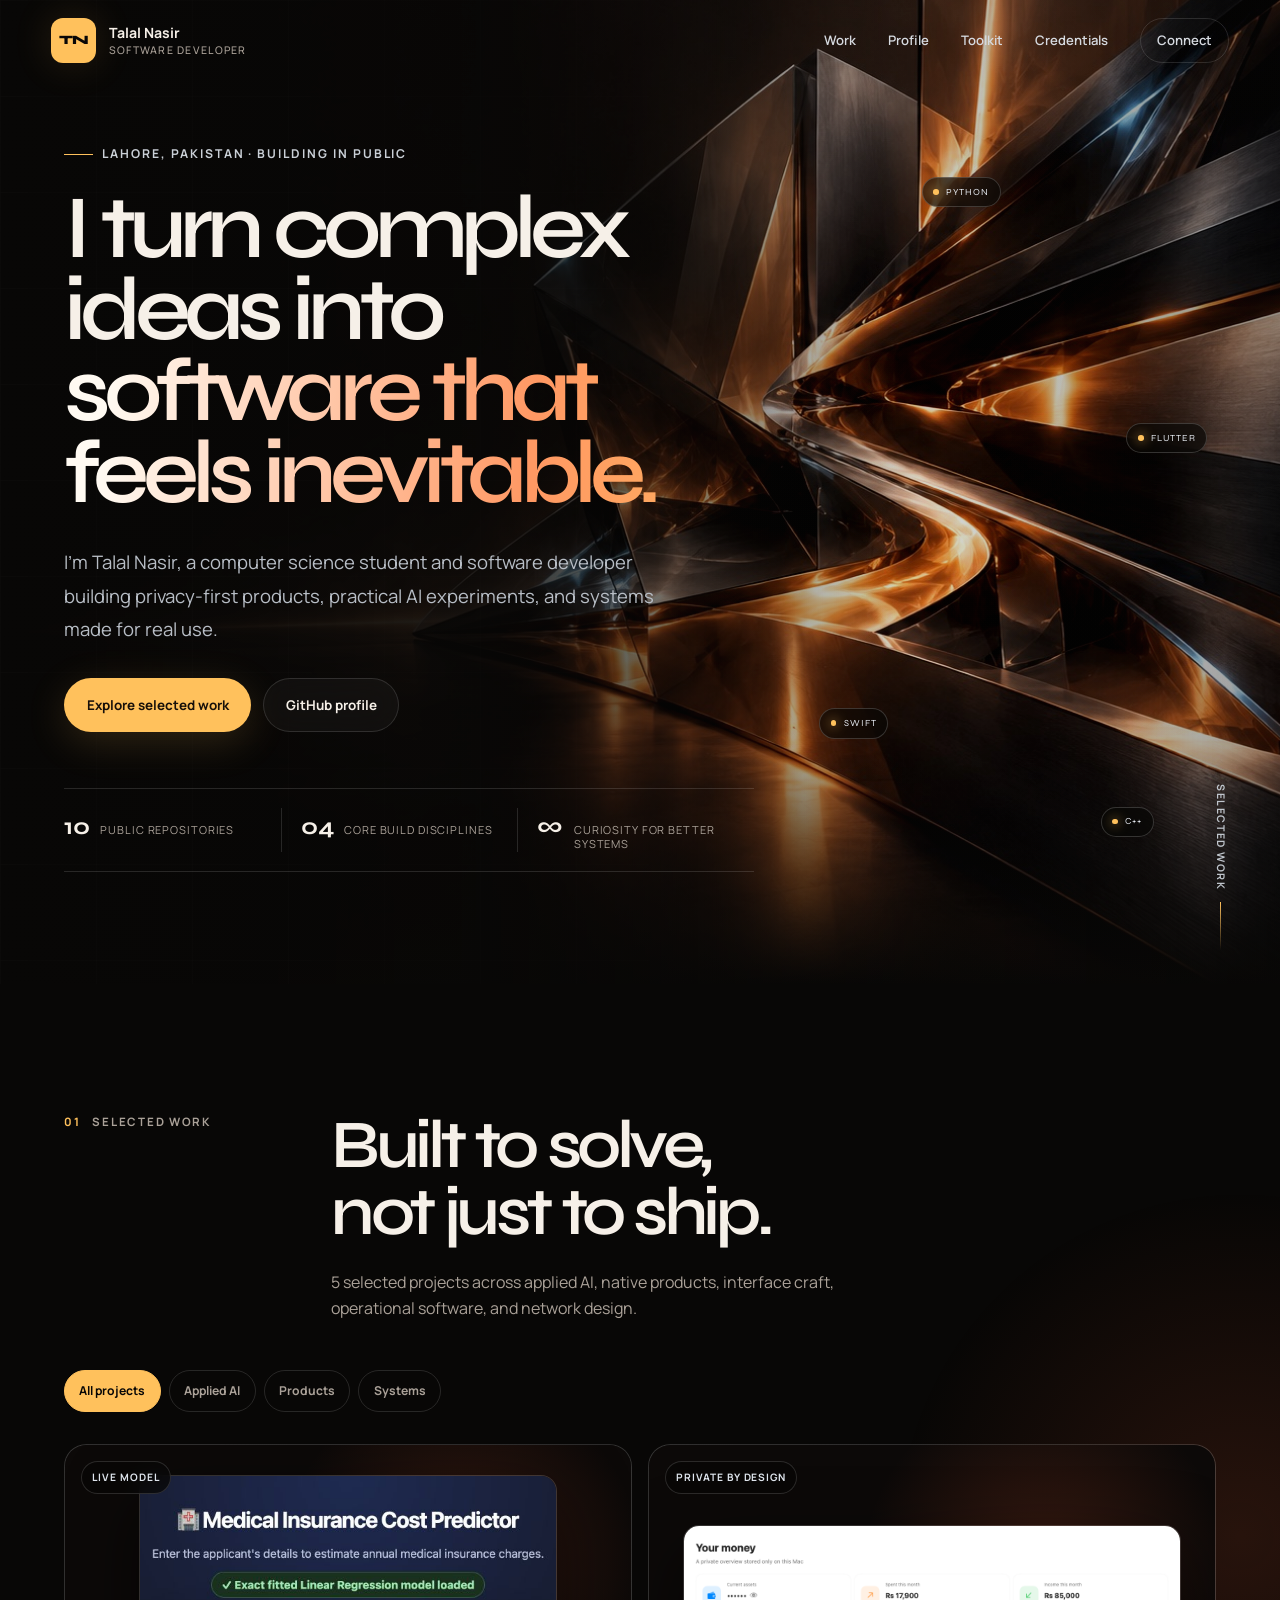
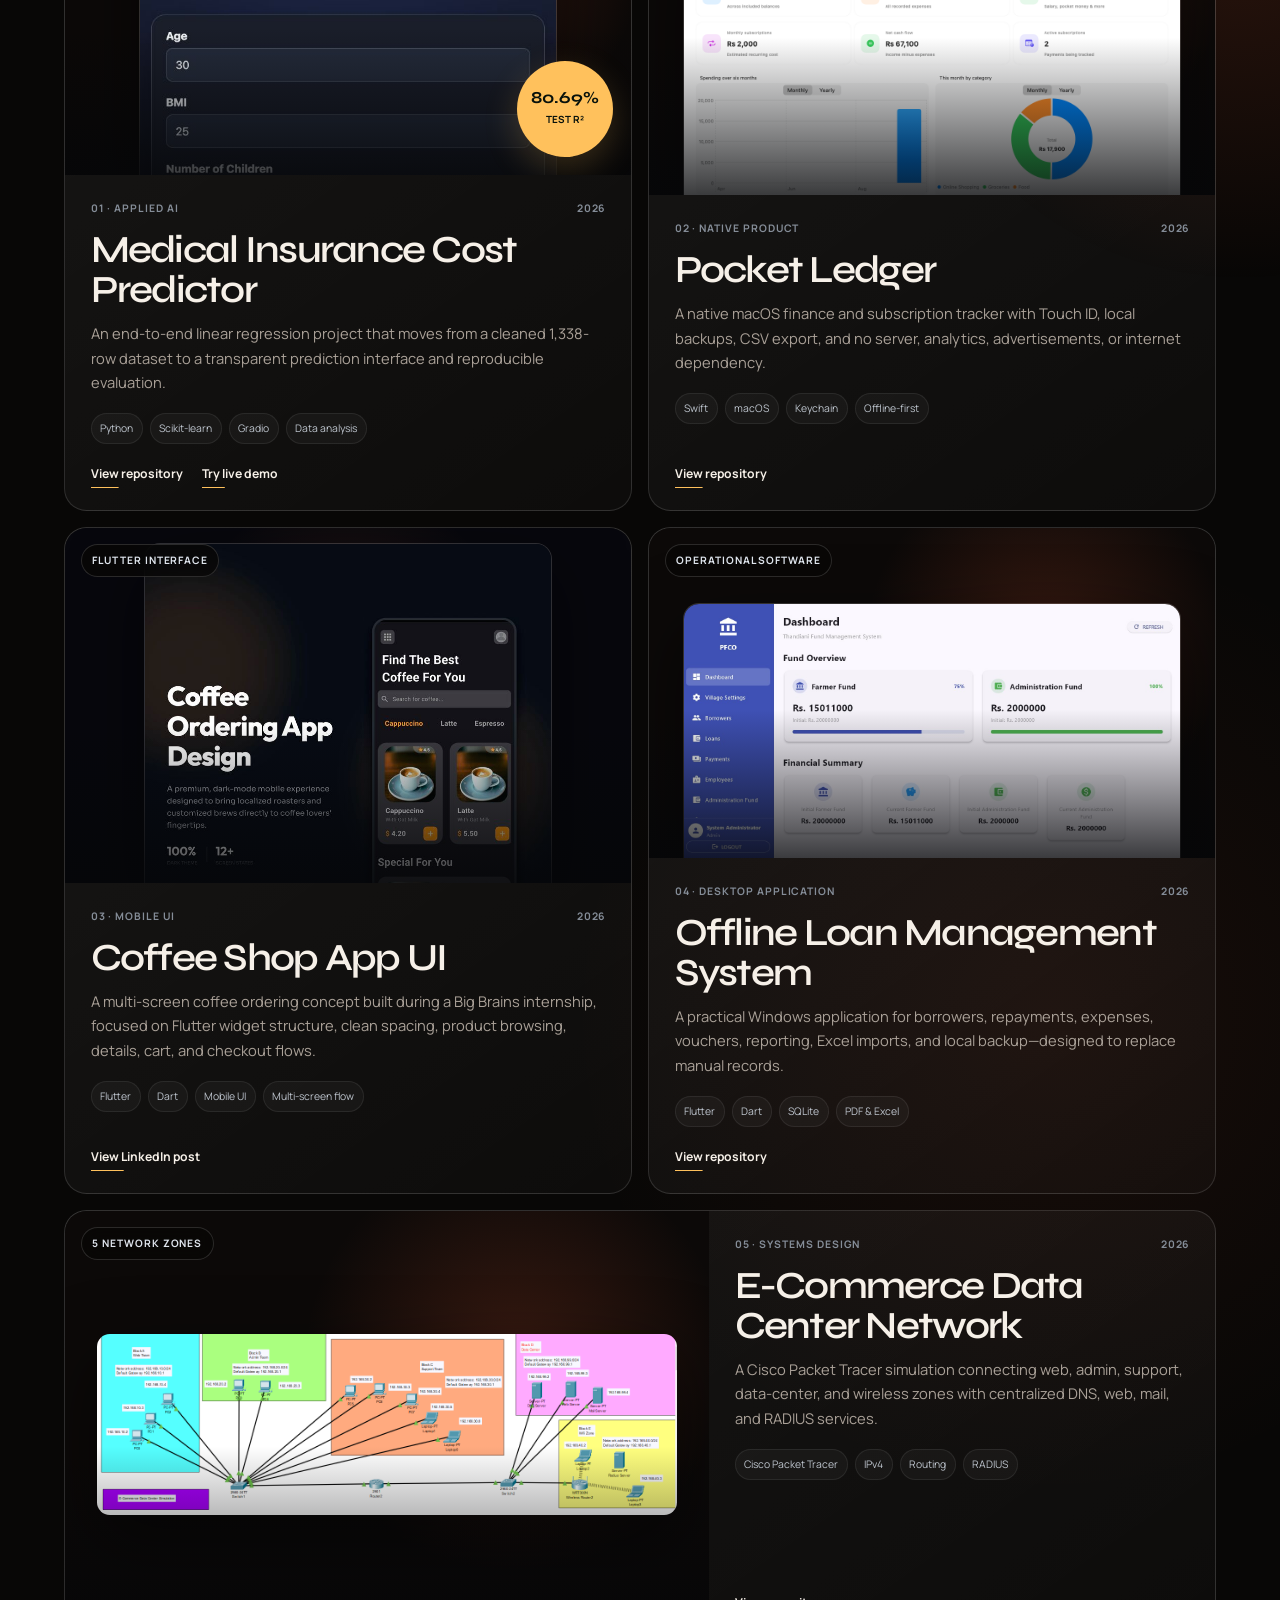
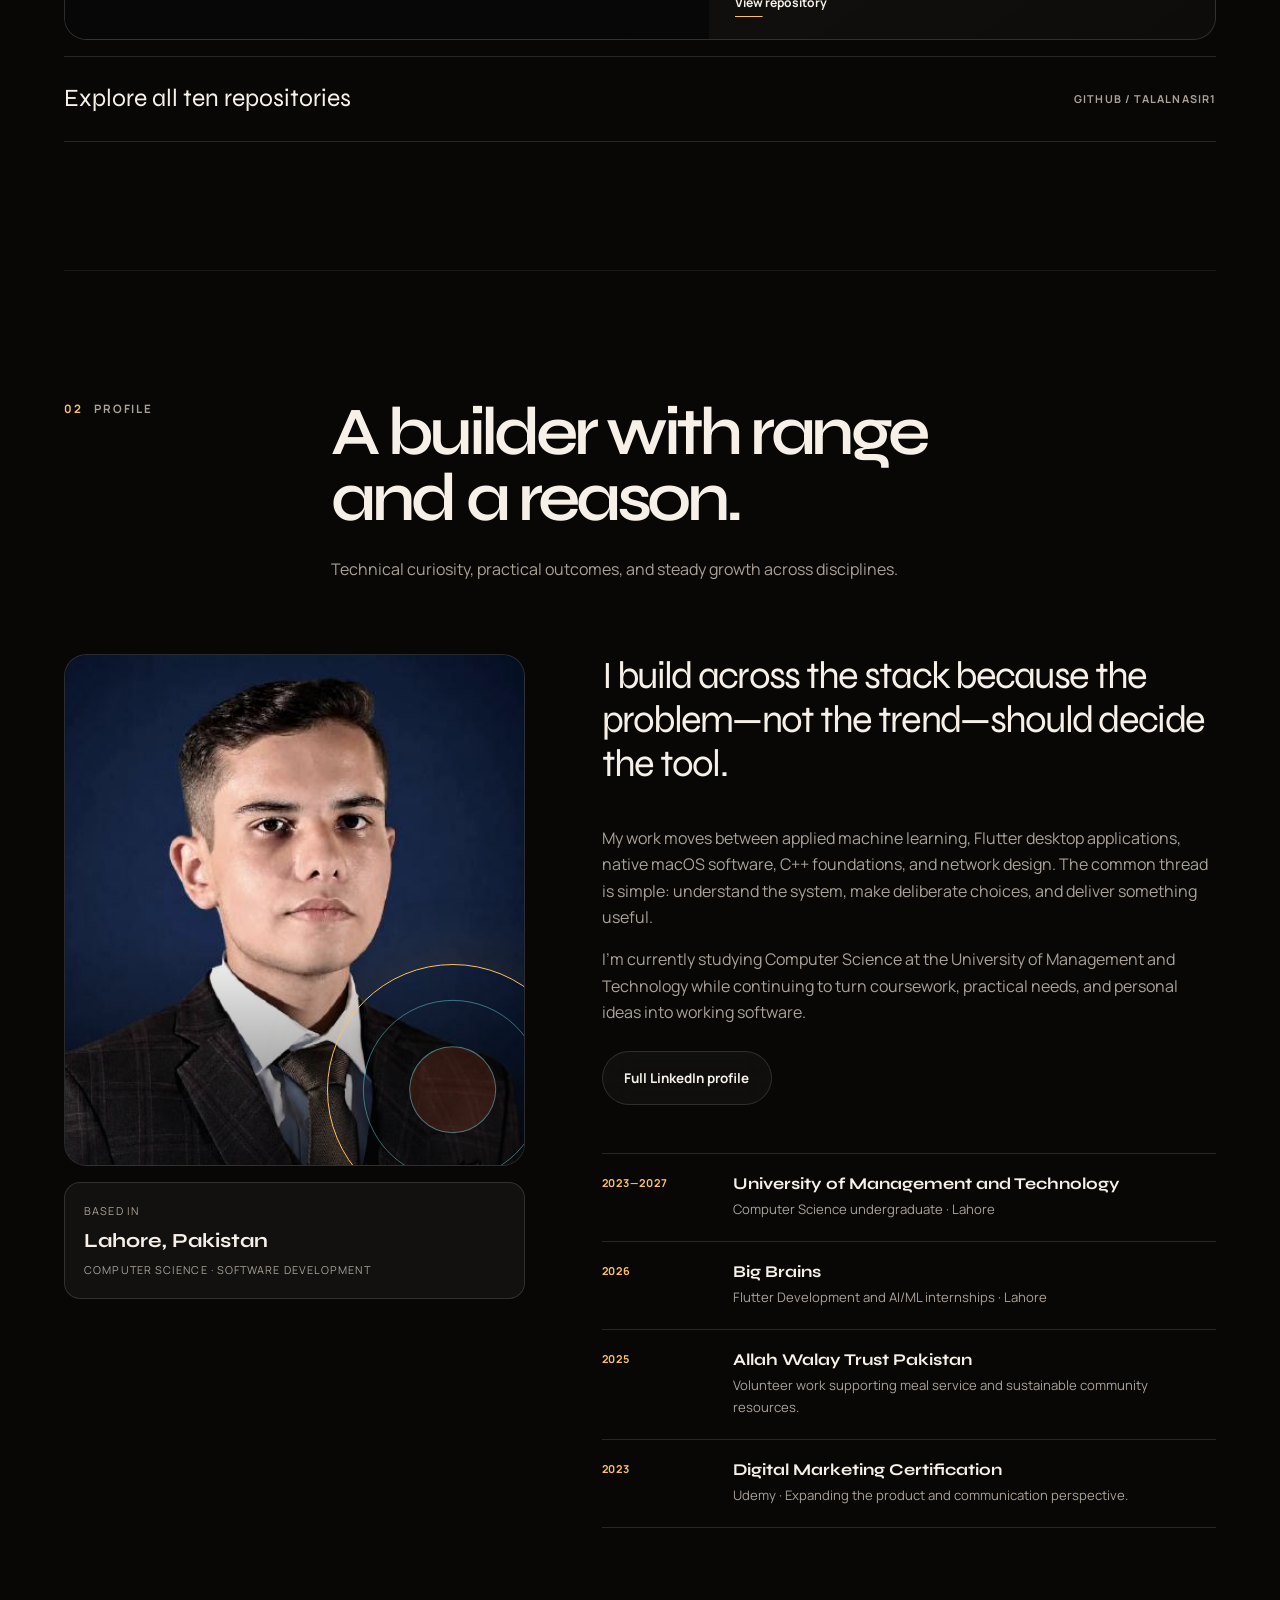
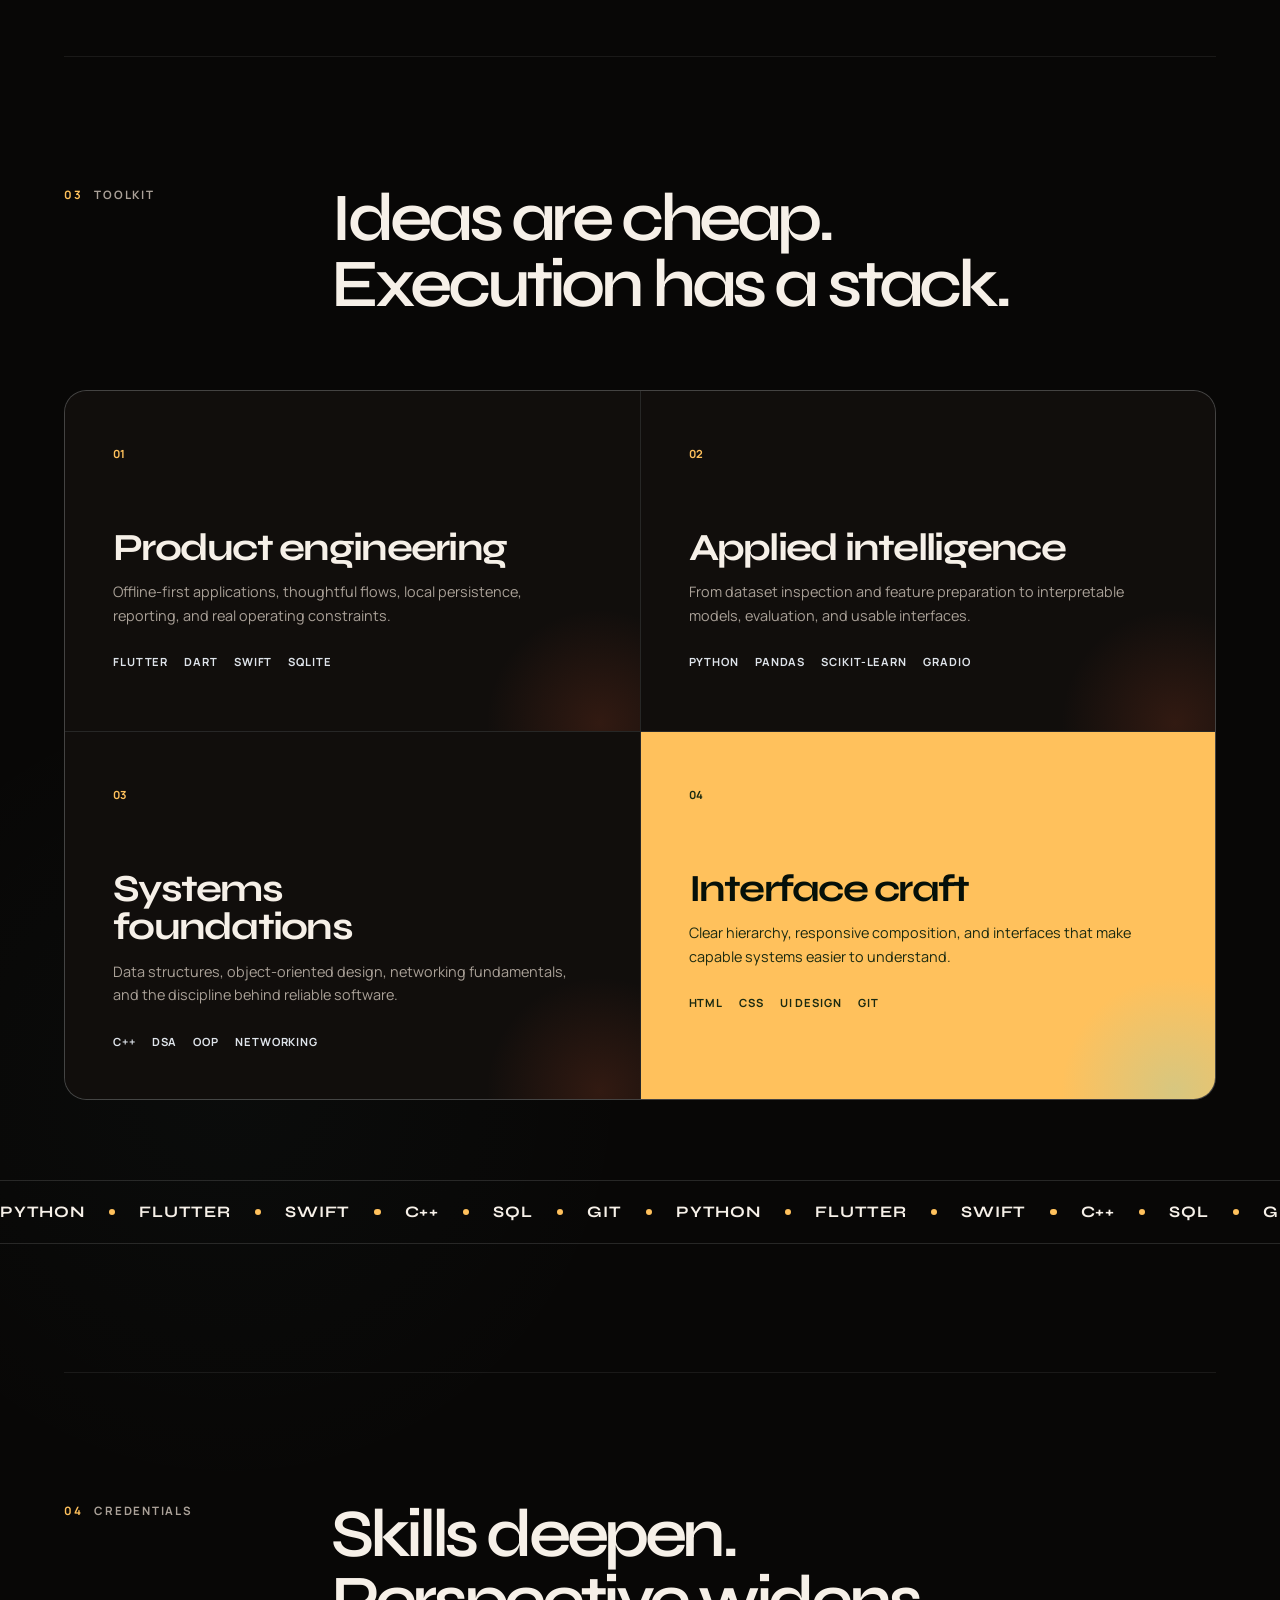
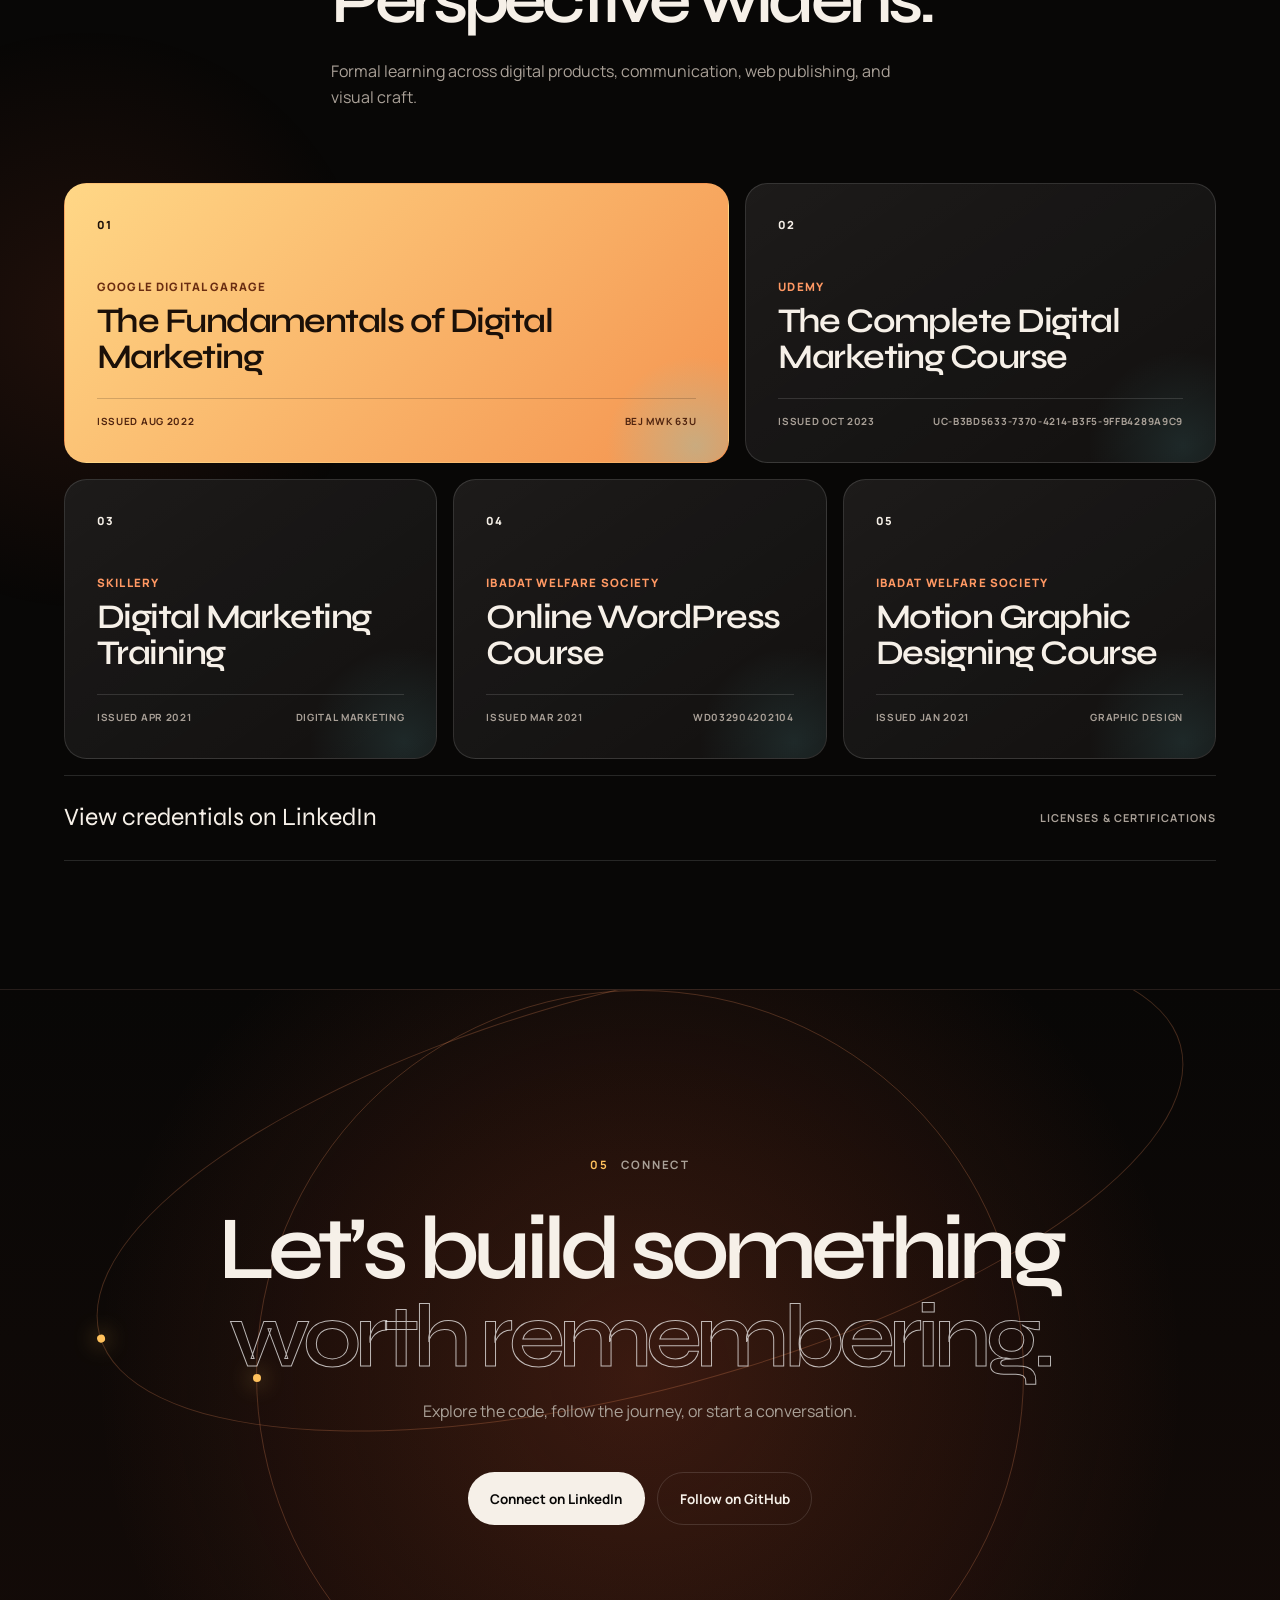
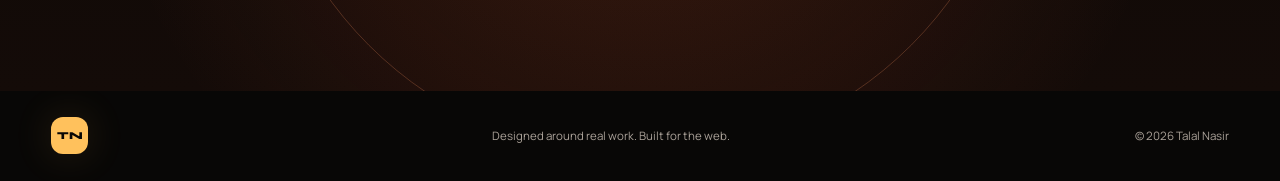
==== commit 721a1ecf: "Add managed portfolio content and warm dark redesign" ====
--- a/index.html
+++ b/index.html
@@ -7,7 +7,7 @@
       name="description"
       content="Portfolio of Talal Nasir — computer science student and software developer building thoughtful applications across AI, mobile, desktop and systems."
     />
-    <meta name="theme-color" content="#050608" />
+    <meta name="theme-color" content="#080706" />
     <title>Talal Nasir — Software Developer</title>
     <link rel="icon" type="image/svg+xml" href="assets/favicon.svg" />
     <link rel="preconnect" href="https://fonts.googleapis.com" />
@@ -37,6 +37,7 @@
         <a href="#work">Work</a>
         <a href="#profile">Profile</a>
         <a href="#toolkit">Toolkit</a>
+        <a href="#credentials">Credentials</a>
         <a class="nav-cta" href="#contact">Connect</a>
       </nav>
     </header>
@@ -45,8 +46,8 @@
       <section class="hero" id="top" aria-labelledby="hero-title">
         <img
           class="hero-art"
-          src="assets/hero-architecture.jpg"
-          alt="Abstract glass architecture with luminous blue and green data pathways"
+          src="assets/hero-obsidian-copper.jpg"
+          alt="Abstract obsidian architecture illuminated by flowing copper light"
           width="1586"
           height="992"
         />
@@ -91,7 +92,7 @@
           <p class="section-kicker"><span>01</span> Selected work</p>
           <div>
             <h2 id="work-title">Built to solve,<br />not just to ship.</h2>
-            <p>Four projects across applied AI, native products, operational software, and network design.</p>
+            <p data-project-summary>Five projects across applied AI, native products, interface craft, operational software, and network design.</p>
           </div>
         </div>
 
@@ -102,141 +103,8 @@
           <button class="filter-chip" type="button" data-filter="systems">Systems</button>
         </div>
 
-        <div class="project-grid">
-          <article class="project-card project-featured reveal" data-category="ai" data-tilt>
-            <a
-              class="project-visual"
-              href="https://huggingface.co/spaces/TalalNasir/medical-insurance-cost-prediction"
-              target="_blank"
-              rel="noreferrer"
-              aria-label="Open the Medical Insurance Cost Predictor live demo"
-            >
-              <img
-                src="assets/project-medical.jpg"
-                alt="Medical Insurance Cost Predictor application interface"
-                width="596"
-                height="698"
-                loading="lazy"
-              />
-              <span class="visual-badge">Live model</span>
-              <span class="metric-orbit"><strong>80.69%</strong><small>test R²</small></span>
-            </a>
-            <div class="project-content">
-              <div class="project-meta"><span>01 · Applied AI</span><span>2026</span></div>
-              <h3>Medical Insurance Cost Predictor</h3>
-              <p>
-                An end-to-end linear regression project that moves from a cleaned 1,338-row dataset
-                to a transparent prediction interface and reproducible evaluation.
-              </p>
-              <ul class="tag-list" aria-label="Technologies">
-                <li>Python</li><li>Scikit-learn</li><li>Gradio</li><li>Data analysis</li>
-              </ul>
-              <div class="project-links">
-                <a href="https://github.com/TalalNasir1/medical-insurance-cost-prediction" target="_blank" rel="noreferrer">View repository</a>
-                <a href="https://huggingface.co/spaces/TalalNasir/medical-insurance-cost-prediction" target="_blank" rel="noreferrer">Try live demo</a>
-              </div>
-            </div>
-          </article>
-
-          <article class="project-card reveal" data-category="product" data-tilt>
-            <a
-              class="project-visual project-visual-wide"
-              href="https://github.com/TalalNasir1/PocketLedger"
-              target="_blank"
-              rel="noreferrer"
-              aria-label="Open Pocket Ledger on GitHub"
-            >
-              <img
-                src="assets/project-pocket-ledger.png"
-                alt="Pocket Ledger macOS finance dashboard"
-                width="1180"
-                height="820"
-                loading="lazy"
-              />
-              <span class="visual-badge">Private by design</span>
-            </a>
-            <div class="project-content">
-              <div class="project-meta"><span>02 · Native product</span><span>2026</span></div>
-              <h3>Pocket Ledger</h3>
-              <p>
-                A native macOS finance and subscription tracker with Touch ID, local backups,
-                CSV export, and no server, analytics, advertisements, or internet dependency.
-              </p>
-              <ul class="tag-list" aria-label="Technologies">
-                <li>Swift</li><li>macOS</li><li>Keychain</li><li>Offline-first</li>
-              </ul>
-              <div class="project-links">
-                <a href="https://github.com/TalalNasir1/PocketLedger" target="_blank" rel="noreferrer">View repository</a>
-              </div>
-            </div>
-          </article>
-
-          <article class="project-card reveal" data-category="product" data-tilt>
-            <a
-              class="project-visual project-visual-wide"
-              href="https://github.com/TalalNasir1/Offline-Loan-Management-System"
-              target="_blank"
-              rel="noreferrer"
-              aria-label="Open Offline Loan Management System on GitHub"
-            >
-              <img
-                src="assets/project-loans.jpg"
-                alt="Offline Loan Management System dashboard"
-                width="1358"
-                height="694"
-                loading="lazy"
-              />
-              <span class="visual-badge">Operational software</span>
-            </a>
-            <div class="project-content">
-              <div class="project-meta"><span>03 · Desktop application</span><span>2026</span></div>
-              <h3>Offline Loan Management System</h3>
-              <p>
-                A practical Windows application for borrowers, repayments, expenses, vouchers,
-                reporting, Excel imports, and local backup—designed to replace manual records.
-              </p>
-              <ul class="tag-list" aria-label="Technologies">
-                <li>Flutter</li><li>Dart</li><li>SQLite</li><li>PDF &amp; Excel</li>
-              </ul>
-              <div class="project-links">
-                <a href="https://github.com/TalalNasir1/Offline-Loan-Management-System" target="_blank" rel="noreferrer">View repository</a>
-              </div>
-            </div>
-          </article>
-
-          <article class="project-card project-wide reveal" data-category="systems" data-tilt>
-            <a
-              class="project-visual project-visual-network"
-              href="https://github.com/TalalNasir1/ecommerce-data-center-network"
-              target="_blank"
-              rel="noreferrer"
-              aria-label="Open E-Commerce Data Center Network on GitHub"
-            >
-              <img
-                src="assets/project-network.png"
-                alt="E-commerce data center network topology"
-                width="1350"
-                height="420"
-                loading="lazy"
-              />
-              <span class="visual-badge">5 network zones</span>
-            </a>
-            <div class="project-content">
-              <div class="project-meta"><span>04 · Systems design</span><span>2026</span></div>
-              <h3>E-Commerce Data Center Network</h3>
-              <p>
-                A Cisco Packet Tracer simulation connecting web, admin, support, data-center,
-                and wireless zones with centralized DNS, web, mail, and RADIUS services.
-              </p>
-              <ul class="tag-list" aria-label="Technologies">
-                <li>Cisco Packet Tracer</li><li>IPv4</li><li>Routing</li><li>RADIUS</li>
-              </ul>
-              <div class="project-links">
-                <a href="https://github.com/TalalNasir1/ecommerce-data-center-network" target="_blank" rel="noreferrer">View repository</a>
-              </div>
-            </div>
-          </article>
-        </div>
+        <div class="project-grid" data-project-grid aria-live="polite"></div>
+        <noscript><p class="content-notice">Enable JavaScript to view the project collection.</p></noscript>
 
         <a class="text-link reveal" href="https://github.com/TalalNasir1?tab=repositories" target="_blank" rel="noreferrer">
           Explore all ten repositories <span>GitHub / TalalNasir1</span>
@@ -287,8 +155,8 @@
               <div><strong>University of Management and Technology</strong><p>Computer Science undergraduate · Lahore</p></div>
             </li>
             <li>
-              <span class="journey-year">Experience</span>
-              <div><strong>Big Brains</strong><p>Professional exposure · Lahore</p></div>
+              <span class="journey-year">2026</span>
+              <div><strong>Big Brains</strong><p>Flutter Development and AI/ML internships · Lahore</p></div>
             </li>
             <li>
               <span class="journey-year">2025</span>
@@ -345,10 +213,27 @@
         </div>
       </section>
 
+      <section class="section credentials-section" id="credentials" aria-labelledby="credentials-title">
+        <div class="section-heading reveal">
+          <p class="section-kicker"><span>04</span> Credentials</p>
+          <div>
+            <h2 id="credentials-title">Skills deepen.<br />Perspective widens.</h2>
+            <p>Formal learning across digital products, communication, web publishing, and visual craft.</p>
+          </div>
+        </div>
+
+        <div class="credential-grid" data-credential-grid aria-live="polite"></div>
+        <noscript><p class="content-notice">Enable JavaScript to view certifications.</p></noscript>
+
+        <a class="text-link reveal" href="https://www.linkedin.com/in/talalnasir1/details/certifications/" target="_blank" rel="noreferrer">
+          View credentials on LinkedIn <span>Licenses &amp; certifications</span>
+        </a>
+      </section>
+
       <section class="contact-section" id="contact" aria-labelledby="contact-title">
         <div class="contact-orbit orbit-one" aria-hidden="true"></div>
         <div class="contact-orbit orbit-two" aria-hidden="true"></div>
-        <p class="section-kicker reveal"><span>04</span> Connect</p>
+        <p class="section-kicker reveal"><span>05</span> Connect</p>
         <h2 id="contact-title" class="reveal">Let’s build something<br /><span>worth remembering.</span></h2>
         <p class="reveal">Explore the code, follow the journey, or start a conversation.</p>
         <div class="contact-actions reveal">
--- a/styles.css
+++ b/styles.css
@@ -1,17 +1,17 @@
 :root {
   color-scheme: dark;
-  --bg: #050608;
-  --bg-soft: #0a0c10;
+  --bg: #080706;
+  --bg-soft: #110e0c;
   --surface: rgba(255, 255, 255, 0.045);
   --surface-strong: rgba(255, 255, 255, 0.075);
   --line: rgba(255, 255, 255, 0.13);
   --line-soft: rgba(255, 255, 255, 0.075);
-  --text: #f5f7f7;
-  --muted: #a5abb4;
-  --blue: #3b74ff;
-  --blue-bright: #76a2ff;
-  --lime: #c7ff4a;
-  --violet: #9a7dff;
+  --text: #f6f0e8;
+  --muted: #aaa198;
+  --blue: #ec5d32;
+  --blue-bright: #ff9863;
+  --lime: #ffc15c;
+  --violet: #6fd5dc;
   --display: "Syne", sans-serif;
   --body: "Manrope", sans-serif;
   --max: 1240px;
@@ -26,7 +26,8 @@
   overflow-x: hidden;
   color: var(--text);
   background:
-    radial-gradient(circle at 80% 35%, rgba(59, 116, 255, 0.055), transparent 28rem),
+    radial-gradient(circle at 82% 32%, rgba(236, 93, 50, 0.07), transparent 30rem),
+    radial-gradient(circle at 18% 72%, rgba(111, 213, 220, 0.025), transparent 26rem),
     var(--bg);
   font-family: var(--body);
   font-size: 1rem;
@@ -39,7 +40,7 @@
 img { display: block; max-width: 100%; }
 button, a { -webkit-tap-highlight-color: transparent; }
 button { font: inherit; }
-::selection { color: #050608; background: var(--lime); }
+::selection { color: #080706; background: var(--lime); }
 
 .sr-only {
   position: absolute;
@@ -60,7 +61,7 @@
   z-index: 1000;
   transform: translateY(-200%);
   padding: 0.7rem 1rem;
-  color: #050608;
+  color: #080706;
   background: var(--lime);
   border-radius: 999px;
 }
@@ -89,7 +90,7 @@
   height: 28rem;
   pointer-events: none;
   border-radius: 50%;
-  background: radial-gradient(circle, rgba(72, 121, 255, 0.09), transparent 68%);
+  background: radial-gradient(circle, rgba(236, 93, 50, 0.1), transparent 68%);
   transform: translate(-50%, -50%);
   opacity: 0;
   transition: opacity 0.35s ease;
@@ -111,7 +112,7 @@
 .site-header.is-scrolled {
   padding-top: 0.8rem;
   padding-bottom: 0.8rem;
-  background: rgba(5, 6, 8, 0.76);
+  background: rgba(8, 7, 6, 0.78);
   border-color: var(--line-soft);
   backdrop-filter: blur(20px);
 }
@@ -128,7 +129,7 @@
   font-size: 0.8rem;
   font-weight: 800;
   letter-spacing: -0.04em;
-  box-shadow: 0 0 40px rgba(199, 255, 74, 0.12);
+  box-shadow: 0 0 40px rgba(255, 193, 92, 0.14);
 }
 .brand-copy { font-size: 0.88rem; font-weight: 700; line-height: 1.15; }
 .brand-copy small { display: block; margin-top: 0.2rem; color: var(--muted); font-size: 0.66rem; font-weight: 500; text-transform: uppercase; letter-spacing: 0.12em; }
@@ -174,8 +175,8 @@
   inset: 0;
   z-index: -3;
   background:
-    linear-gradient(90deg, rgba(5, 6, 8, 0.99) 0%, rgba(5, 6, 8, 0.9) 35%, rgba(5, 6, 8, 0.2) 70%, rgba(5, 6, 8, 0.55) 100%),
-    linear-gradient(0deg, var(--bg) 0%, transparent 24%, rgba(5, 6, 8, 0.15) 100%);
+    linear-gradient(90deg, rgba(8, 7, 6, 0.995) 0%, rgba(8, 7, 6, 0.9) 36%, rgba(8, 7, 6, 0.12) 72%, rgba(8, 7, 6, 0.4) 100%),
+    linear-gradient(0deg, var(--bg) 0%, transparent 24%, rgba(8, 7, 6, 0.12) 100%);
 }
 .hero-grid {
   position: absolute;
@@ -219,7 +220,7 @@
 .gradient-text {
   display: block;
   color: transparent;
-  background: linear-gradient(95deg, #fff 5%, var(--blue-bright) 48%, var(--lime) 90%);
+  background: linear-gradient(95deg, #fffaf2 5%, var(--blue-bright) 52%, var(--lime) 92%);
   -webkit-background-clip: text;
   background-clip: text;
 }
@@ -245,8 +246,8 @@
   font-weight: 700;
   transition: color 0.25s ease, border-color 0.25s ease, background 0.25s ease, transform 0.25s ease;
 }
-.button-primary { color: #06100a; background: var(--lime); box-shadow: 0 10px 40px rgba(199, 255, 74, 0.12); }
-.button-primary:hover { background: #dcff8e; }
+.button-primary { color: #17100a; background: var(--lime); box-shadow: 0 10px 40px rgba(255, 193, 92, 0.16); }
+.button-primary:hover { background: #ffd48a; }
 .button-ghost { color: var(--text); background: rgba(255,255,255,0.035); border-color: var(--line); backdrop-filter: blur(16px); }
 .button-ghost:hover { background: rgba(255,255,255,0.09); border-color: rgba(255,255,255,0.32); }
 .hero-facts {
@@ -268,7 +269,7 @@
   left: var(--x);
   padding: 0.4rem 0.66rem;
   color: #e5e9f0;
-  background: rgba(5, 6, 8, 0.56);
+  background: rgba(8, 7, 6, 0.62);
   border: 1px solid rgba(255,255,255,0.18);
   border-radius: 999px;
   backdrop-filter: blur(10px);
@@ -338,7 +339,7 @@
   width: 45rem;
   height: 45rem;
   content: "";
-  background: radial-gradient(circle, rgba(59, 116, 255, 0.11), transparent 68%);
+  background: radial-gradient(circle, rgba(236, 93, 50, 0.14), transparent 68%);
 }
 .project-filters { display: flex; flex-wrap: wrap; gap: 0.5rem; margin: -1.5rem 0 2rem; }
 .filter-chip {
@@ -355,6 +356,7 @@
 .filter-chip:hover, .filter-chip:focus-visible { color: var(--text); border-color: rgba(255,255,255,0.35); }
 .filter-chip.is-active { color: var(--bg); background: var(--lime); border-color: var(--lime); }
 .project-grid { display: grid; grid-template-columns: repeat(2, minmax(0, 1fr)); gap: 1rem; }
+.content-notice { grid-column: 1 / -1; padding: 2rem; color: var(--muted); background: var(--surface); border: 1px solid var(--line); border-radius: var(--radius); }
 .project-card {
   position: relative;
   display: grid;
@@ -366,7 +368,7 @@
   transform-style: preserve-3d;
   transition: border-color 0.35s ease, opacity 0.4s ease, transform 0.18s ease;
 }
-.project-card:hover { border-color: rgba(118, 162, 255, 0.5); }
+.project-card:hover { border-color: rgba(255, 152, 99, 0.55); }
 .project-card.is-hidden { display: none; }
 .project-featured { grid-row: span 1; }
 .project-wide { grid-column: 1 / -1; grid-template-columns: 1.12fr 0.88fr; min-height: 430px; }
@@ -377,8 +379,8 @@
   overflow: hidden;
   place-items: end center;
   background:
-    radial-gradient(circle at 70% 35%, rgba(88, 126, 255, 0.22), transparent 40%),
-    #090b11;
+    radial-gradient(circle at 70% 35%, rgba(236, 93, 50, 0.2), transparent 40%),
+    #0c0908;
 }
 .project-visual::after {
   position: absolute;
@@ -402,6 +404,8 @@
 .project-visual-wide img { width: 88%; max-height: 270px; }
 .project-visual-network { min-height: 100%; place-items: center; }
 .project-visual-network img { width: 90%; max-height: none; border: 0; border-radius: 0.8rem; }
+.project-visual-coffee { background: radial-gradient(circle at 50% 35%, rgba(255, 133, 62, 0.14), transparent 45%), #07070d; }
+.project-visual-coffee img { width: 72%; max-height: 340px; object-position: top; }
 .visual-badge {
   position: absolute;
   top: 1rem;
@@ -409,7 +413,7 @@
   z-index: 2;
   padding: 0.45rem 0.65rem;
   color: #dfe5ed;
-  background: rgba(5,6,8,0.72);
+  background: rgba(8,7,6,0.76);
   border: 1px solid rgba(255,255,255,0.14);
   border-radius: 999px;
   backdrop-filter: blur(10px);
@@ -431,7 +435,7 @@
   color: #07110b;
   background: var(--lime);
   border-radius: 50%;
-  box-shadow: 0 12px 35px rgba(199,255,74,0.2);
+  box-shadow: 0 12px 35px rgba(255,193,92,0.2);
 }
 .metric-orbit strong { font-family: var(--display); font-size: 1.05rem; line-height: 1; }
 .metric-orbit small { margin-top: 0.25rem; font-size: 0.62rem; font-weight: 700; text-transform: uppercase; }
@@ -477,10 +481,10 @@
   background: linear-gradient(180deg, transparent 55%, rgba(5,6,8,0.6));
 }
 .portrait-frame img { width: 100%; height: 100%; object-fit: cover; filter: grayscale(0.15) contrast(1.06); }
-.portrait-ring { position: absolute; right: -12%; bottom: -10%; z-index: 2; width: 55%; aspect-ratio: 1; border: 1px solid var(--lime); border-radius: 50%; box-shadow: 0 0 80px rgba(199,255,74,0.1); }
-.portrait-ring::before, .portrait-ring::after { position: absolute; top: 50%; left: 50%; content: ""; border: 1px solid rgba(118,162,255,0.5); border-radius: 50%; transform: translate(-50%, -50%); }
+.portrait-ring { position: absolute; right: -12%; bottom: -10%; z-index: 2; width: 55%; aspect-ratio: 1; border: 1px solid var(--lime); border-radius: 50%; box-shadow: 0 0 80px rgba(255,193,92,0.12); }
+.portrait-ring::before, .portrait-ring::after { position: absolute; top: 50%; left: 50%; content: ""; border: 1px solid rgba(111,213,220,0.48); border-radius: 50%; transform: translate(-50%, -50%); }
 .portrait-ring::before { width: 72%; height: 72%; }
-.portrait-ring::after { width: 35%; height: 35%; background: rgba(59,116,255,0.16); }
+.portrait-ring::after { width: 35%; height: 35%; background: rgba(236,93,50,0.16); }
 .portrait-note { margin-top: 1rem; padding: 1.2rem; background: var(--surface); border: 1px solid var(--line); border-radius: 1rem; }
 .portrait-note span, .portrait-note small { display: block; color: var(--muted); font-size: 0.68rem; text-transform: uppercase; letter-spacing: 0.1em; }
 .portrait-note strong { display: block; margin: 0.25rem 0; font-family: var(--display); font-size: 1.25rem; }
@@ -497,7 +501,7 @@
 .toolkit-section { border-top: 1px solid var(--line-soft); }
 .capability-grid { display: grid; grid-template-columns: repeat(2, 1fr); gap: 1px; overflow: hidden; background: var(--line); border: 1px solid var(--line); border-radius: var(--radius); }
 .capability { position: relative; min-height: 340px; padding: clamp(1.5rem, 4vw, 3rem); overflow: hidden; background: var(--bg-soft); }
-.capability::after { position: absolute; right: -5rem; bottom: -7rem; width: 15rem; height: 15rem; content: ""; background: radial-gradient(circle, rgba(59,116,255,0.12), transparent 67%); }
+.capability::after { position: absolute; right: -5rem; bottom: -7rem; width: 15rem; height: 15rem; content: ""; background: radial-gradient(circle, rgba(236,93,50,0.15), transparent 67%); }
 .capability-index { color: var(--lime); font-size: 0.7rem; font-weight: 700; }
 .capability h3 { max-width: 400px; margin: 4rem 0 0.8rem; font-family: var(--display); font-size: clamp(1.55rem, 3vw, 2.5rem); line-height: 1; letter-spacing: -0.045em; }
 .capability p { max-width: 500px; margin: 0; color: var(--muted); font-size: 0.9rem; }
@@ -505,11 +509,65 @@
 .capability li { color: #dfe4eb; font-size: 0.7rem; font-weight: 700; text-transform: uppercase; letter-spacing: 0.08em; }
 .capability-accent { color: #061009; background: var(--lime); }
 .capability-accent .capability-index, .capability-accent p, .capability-accent li { color: #1b2a10; }
-.capability-accent::after { background: radial-gradient(circle, rgba(59,116,255,0.26), transparent 67%); }
+.capability-accent::after { background: radial-gradient(circle, rgba(111,213,220,0.28), transparent 67%); }
 .skill-marquee { width: 100vw; margin: 5rem 0 0 calc(50% - 50vw); overflow: hidden; border-top: 1px solid var(--line); border-bottom: 1px solid var(--line); }
 .skill-marquee > div { display: flex; width: max-content; align-items: center; gap: 1.5rem; padding: 1.1rem 0; animation: marquee 24s linear infinite; }
 .skill-marquee span { font-family: var(--display); font-size: 1rem; font-weight: 700; letter-spacing: 0.05em; }
 .skill-marquee i { width: 0.4rem; height: 0.4rem; background: var(--lime); border-radius: 50%; }
+
+.credentials-section { border-top: 1px solid var(--line-soft); }
+.credentials-section::before {
+  position: absolute;
+  top: 20%;
+  left: -22vw;
+  z-index: -1;
+  width: 38rem;
+  height: 38rem;
+  content: "";
+  background: radial-gradient(circle, rgba(236, 93, 50, 0.11), transparent 68%);
+}
+.credential-grid {
+  display: grid;
+  grid-template-columns: repeat(12, minmax(0, 1fr));
+  gap: 1rem;
+}
+.credential-card {
+  position: relative;
+  display: flex;
+  grid-column: span 4;
+  min-height: 280px;
+  flex-direction: column;
+  padding: clamp(1.4rem, 3vw, 2rem);
+  overflow: hidden;
+  background:
+    linear-gradient(145deg, rgba(255,255,255,0.065), rgba(255,255,255,0.018)),
+    #0d0b0a;
+  border: 1px solid var(--line);
+  border-radius: var(--radius);
+}
+.credential-card::after {
+  position: absolute;
+  right: -4rem;
+  bottom: -5rem;
+  width: 12rem;
+  height: 12rem;
+  content: "";
+  background: radial-gradient(circle, rgba(111,213,220,0.12), transparent 70%);
+}
+.credential-featured {
+  grid-column: span 7;
+  color: #1b1008;
+  background: linear-gradient(135deg, #ffd786, #f4934f);
+  border-color: transparent;
+}
+.credential-grid > .credential-card:nth-child(2) { grid-column: span 5; }
+.credential-featured::after { background: radial-gradient(circle, rgba(111,213,220,0.32), transparent 66%); }
+.credential-number { position: relative; z-index: 1; font-size: 0.7rem; font-weight: 800; letter-spacing: 0.08em; }
+.credential-issuer { position: relative; z-index: 1; margin: auto 0 0.5rem; color: var(--blue-bright); font-size: 0.72rem; font-weight: 800; text-transform: uppercase; letter-spacing: 0.1em; }
+.credential-featured .credential-issuer { color: #6a2d12; }
+.credential-card h3 { position: relative; z-index: 1; max-width: 520px; margin: 0; font-family: var(--display); font-size: clamp(1.35rem, 2.7vw, 2.25rem); font-weight: 600; line-height: 1.04; letter-spacing: -0.045em; }
+.credential-meta { position: relative; z-index: 1; display: flex; flex-wrap: wrap; justify-content: space-between; gap: 0.5rem 1rem; margin-top: 1.4rem; padding-top: 0.9rem; color: var(--muted); border-top: 1px solid var(--line); font-size: 0.62rem; font-weight: 700; text-transform: uppercase; letter-spacing: 0.07em; }
+.credential-featured .credential-meta { color: #50240f; border-color: rgba(27,16,8,0.18); }
 
 .contact-section {
   position: relative;
@@ -521,8 +579,8 @@
   padding: 7rem max(5vw, 1.2rem);
   text-align: center;
   background:
-    radial-gradient(circle at 50% 55%, rgba(59,116,255,0.2), transparent 34rem),
-    linear-gradient(180deg, var(--bg), #080b13);
+    radial-gradient(circle at 50% 55%, rgba(236,93,50,0.2), transparent 34rem),
+    linear-gradient(180deg, var(--bg), #140b08);
   border-top: 1px solid var(--line-soft);
 }
 .contact-section .section-kicker { margin-bottom: 2rem; }
@@ -534,7 +592,7 @@
 .button-light:hover { background: var(--lime); }
 .button-outline-light { border-color: var(--line); }
 .button-outline-light:hover { background: rgba(255,255,255,0.08); border-color: rgba(255,255,255,0.34); }
-.contact-orbit { position: absolute; border: 1px solid rgba(118,162,255,0.22); border-radius: 50%; }
+.contact-orbit { position: absolute; border: 1px solid rgba(255,152,99,0.24); border-radius: 50%; }
 .orbit-one { width: 48rem; height: 48rem; animation: spin 22s linear infinite; }
 .orbit-two { width: 70rem; height: 25rem; transform: rotate(-15deg); animation: pulse 6s ease-in-out infinite; }
 .contact-orbit::before { position: absolute; top: 50%; left: -0.25rem; width: 0.5rem; height: 0.5rem; content: ""; background: var(--lime); border-radius: 50%; box-shadow: 0 0 22px var(--lime); }
@@ -552,7 +610,7 @@
 
 @media (max-width: 900px) {
   .hero { min-height: 920px; }
-  .hero-shade { background: linear-gradient(180deg, rgba(5,6,8,0.98) 0%, rgba(5,6,8,0.7) 56%, var(--bg) 100%); }
+  .hero-shade { background: linear-gradient(180deg, rgba(8,7,6,0.98) 0%, rgba(8,7,6,0.68) 56%, var(--bg) 100%); }
   .hero-art { object-position: 72% center; opacity: 0.72; }
   .hero-content { align-self: start; padding-top: 10rem; }
   .hero-signals span { display: none; }
@@ -570,12 +628,12 @@
   .site-header { padding: 0.8rem 1rem; }
   .site-header.is-scrolled { backdrop-filter: none; }
   .brand-copy { display: none; }
-  .menu-toggle { position: fixed; top: 0.8rem; right: 1rem; z-index: 103; display: grid; width: 2.8rem; height: 2.8rem; place-content: center; gap: 0.3rem; color: var(--text); background: rgba(5,6,8,0.82); border: 1px solid var(--line); border-radius: 50%; cursor: pointer; }
+  .menu-toggle { position: fixed; top: 0.8rem; right: 1rem; z-index: 103; display: grid; width: 2.8rem; height: 2.8rem; place-content: center; gap: 0.3rem; color: var(--text); background: rgba(8,7,6,0.84); border: 1px solid var(--line); border-radius: 50%; cursor: pointer; }
   .menu-toggle > span:not(.sr-only) { display: block; width: 1rem; height: 1px; background: currentColor; transition: transform 0.25s ease, opacity 0.25s ease; }
   .menu-toggle[aria-expanded="true"] > span:first-child { transform: translateY(0.31rem) rotate(45deg); }
   .menu-toggle[aria-expanded="true"] > span:nth-child(2) { opacity: 0; }
   .menu-toggle[aria-expanded="true"] > span:nth-child(3) { transform: translateY(-0.31rem) rotate(-45deg); }
-  .site-nav { position: fixed; inset: 0; z-index: 101; display: grid; align-content: center; justify-items: center; gap: 1.5rem; background: rgba(5,6,8,0.98); visibility: hidden; opacity: 0; transform: translateY(-1rem); transition: opacity 0.25s ease, transform 0.25s ease, visibility 0.25s; }
+  .site-nav { position: fixed; inset: 0; z-index: 101; display: grid; align-content: center; justify-items: center; gap: 1.5rem; background: rgba(8,7,6,0.985); visibility: hidden; opacity: 0; transform: translateY(-1rem); transition: opacity 0.25s ease, transform 0.25s ease, visibility 0.25s; }
   .site-nav.is-open { visibility: visible; opacity: 1; transform: translateY(0); }
   .site-nav a { font-family: var(--display); font-size: 2rem; }
   .nav-cta { padding: 0.75rem 1.3rem; }
@@ -600,6 +658,7 @@
   .portrait-frame { aspect-ratio: 1; }
   .capability-grid { grid-template-columns: 1fr; }
   .capability { min-height: 300px; }
+  .credential-card, .credential-featured, .credential-grid > .credential-card:nth-child(2) { grid-column: span 12; min-height: 260px; }
   .site-footer { flex-wrap: wrap; justify-content: center; text-align: center; }
   .site-footer .brand { width: 100%; justify-content: center; }
 }
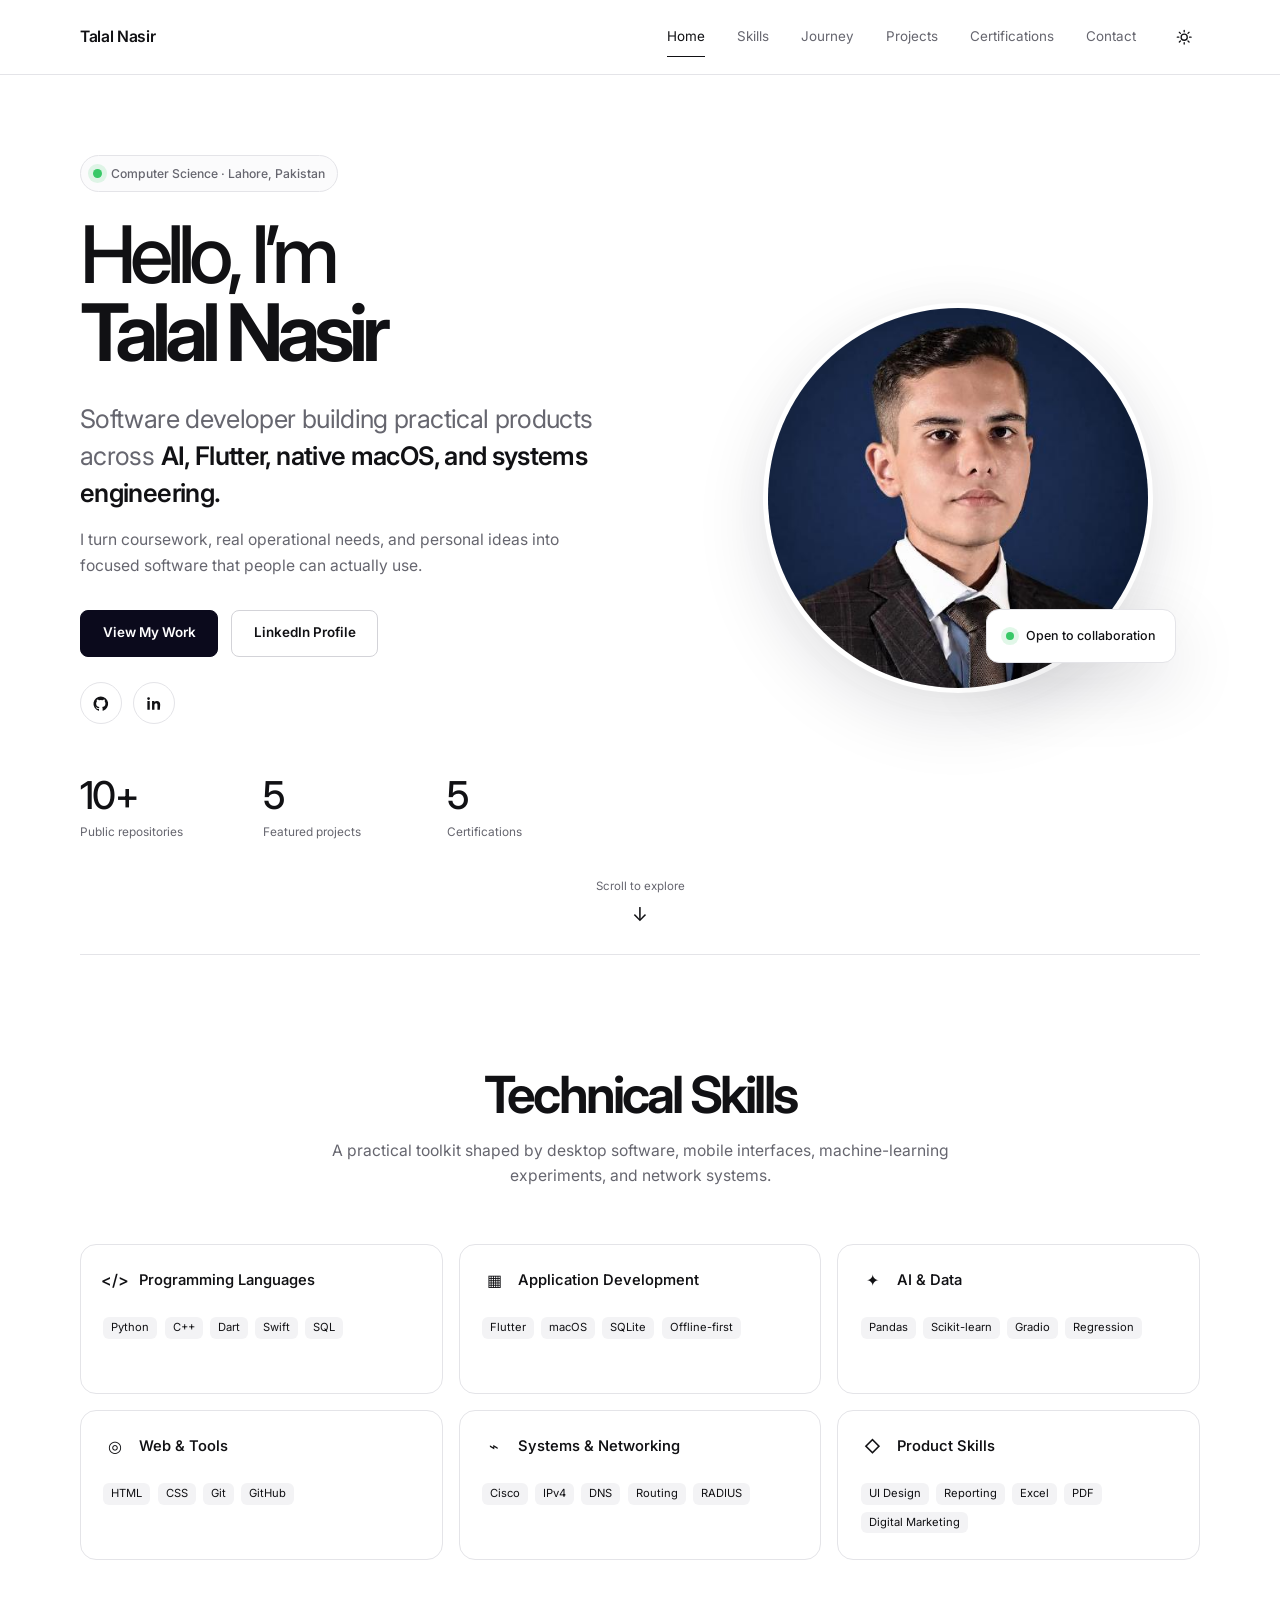
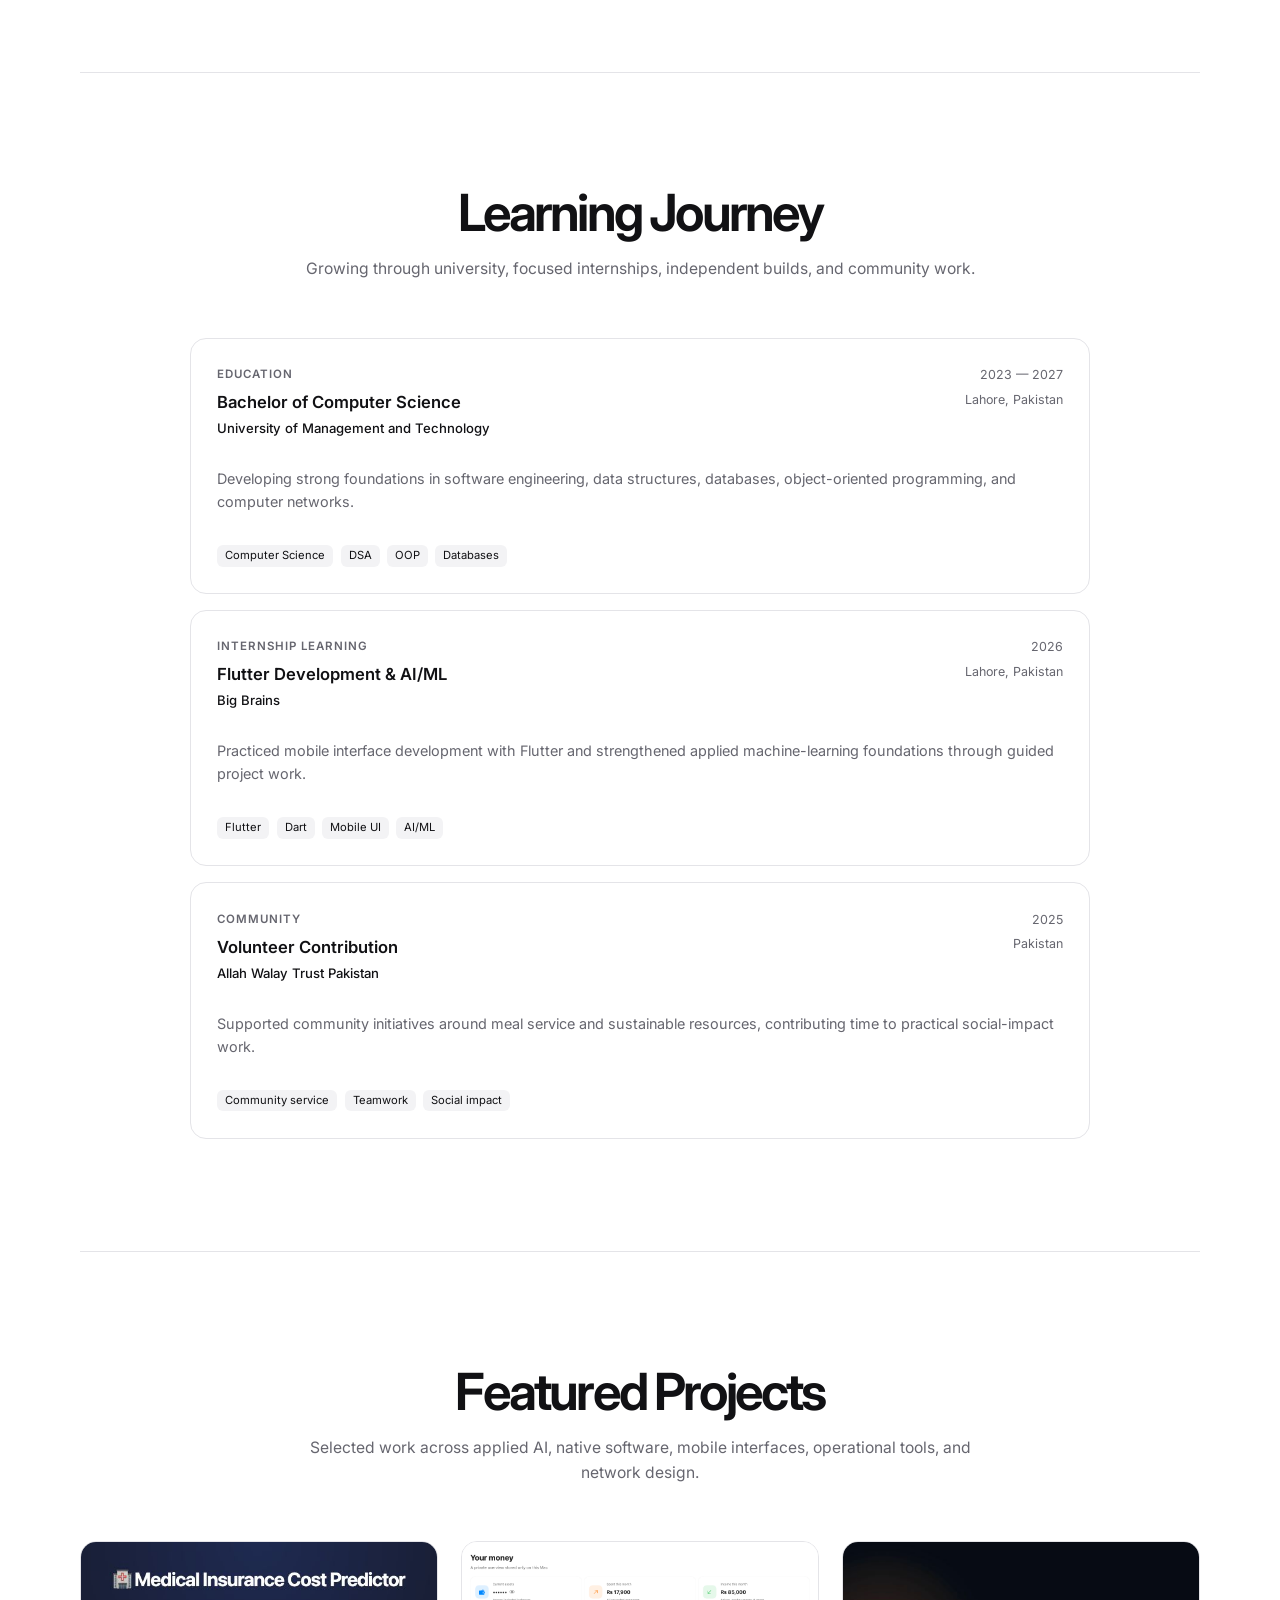
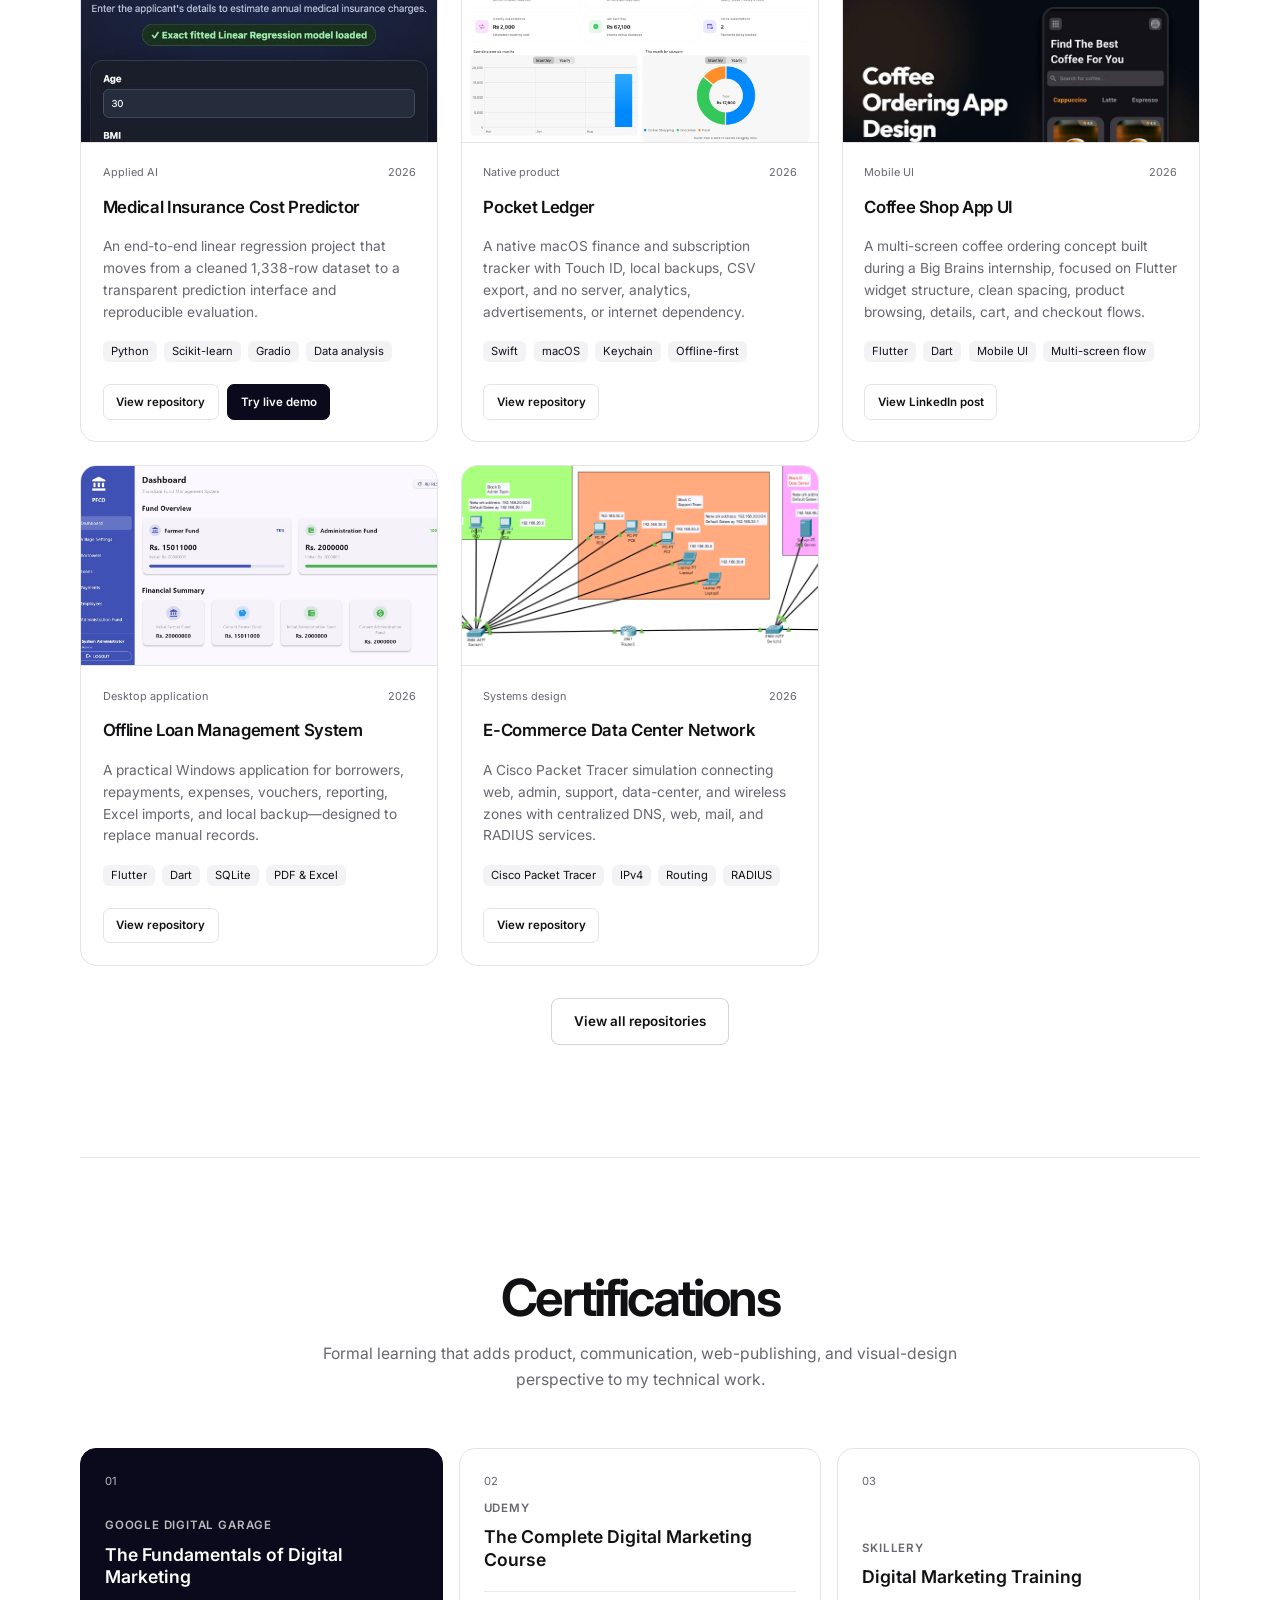
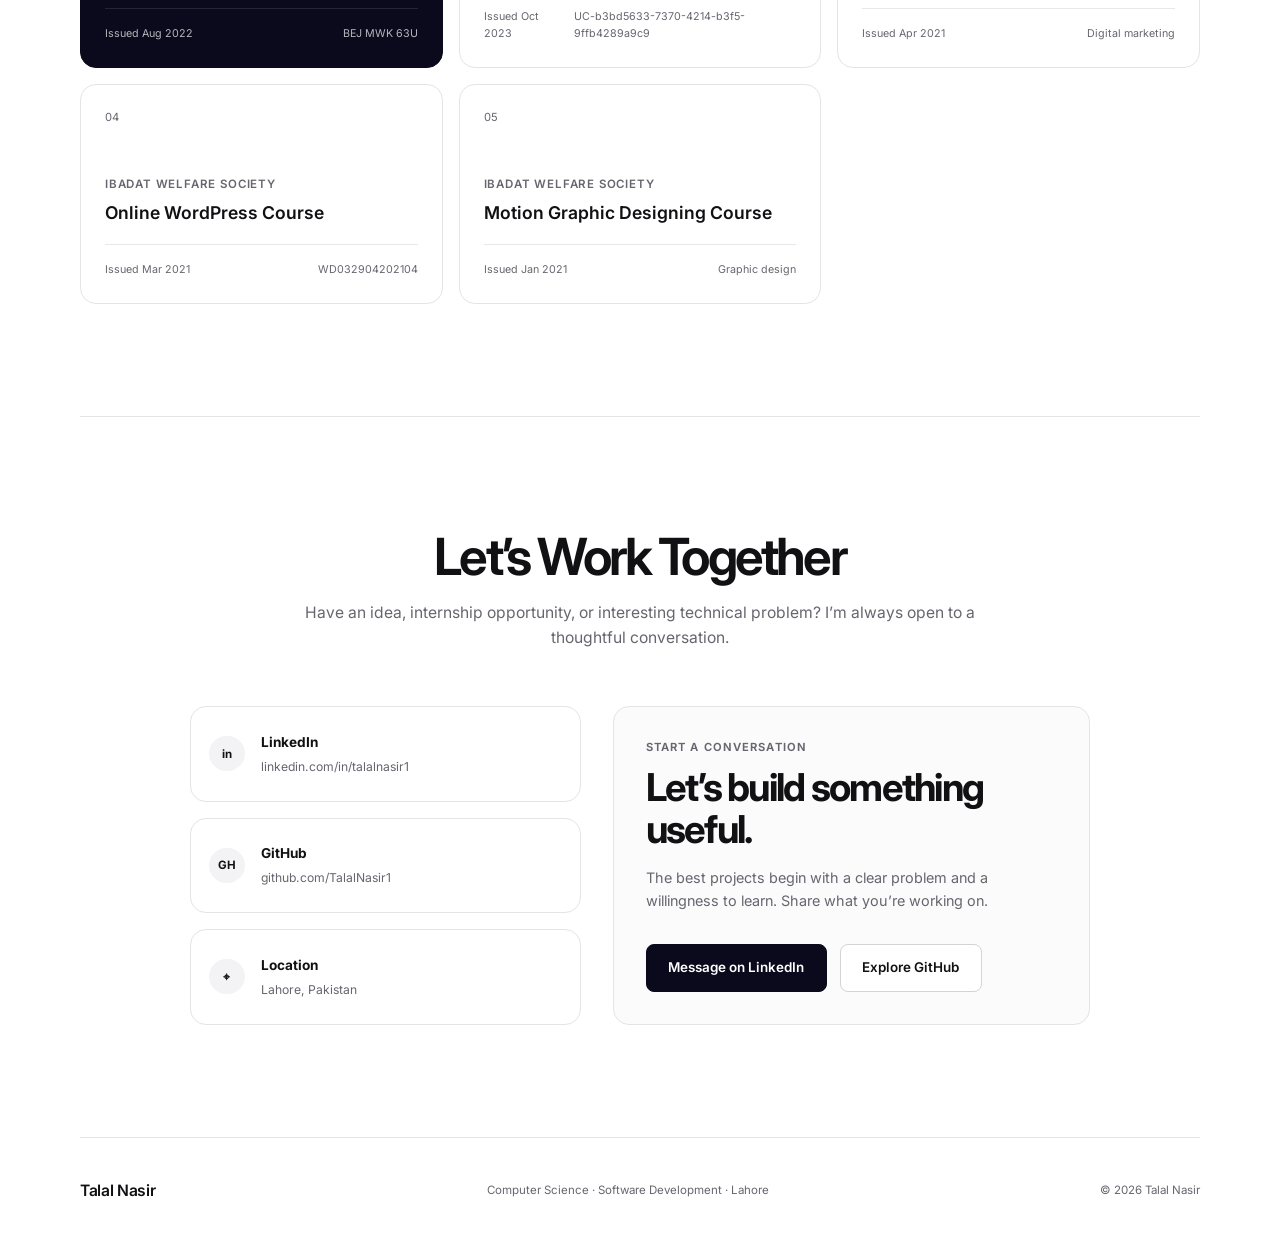
==== commit 39964568: "Launch redesigned portfolio with Decap admin" ====
--- a/index.html
+++ b/index.html
@@ -1,252 +1,150 @@
 <!doctype html>
 <html lang="en">
   <head>
-    <meta charset="UTF-8" />
-    <meta name="viewport" content="width=device-width, initial-scale=1.0" />
-    <meta
-      name="description"
-      content="Portfolio of Talal Nasir — computer science student and software developer building thoughtful applications across AI, mobile, desktop and systems."
-    />
-    <meta name="theme-color" content="#080706" />
-    <title>Talal Nasir — Software Developer</title>
-    <link rel="icon" type="image/svg+xml" href="assets/favicon.svg" />
+    <meta charset="utf-8" />
+    <meta name="viewport" content="width=device-width, initial-scale=1" />
+    <meta name="description" content="Talal Nasir is a computer science student and software developer building practical AI, Flutter, macOS, and systems projects." />
+    <meta name="theme-color" content="#ffffff" />
+    <title>Talal Nasir · Software Developer</title>
     <link rel="preconnect" href="https://fonts.googleapis.com" />
     <link rel="preconnect" href="https://fonts.gstatic.com" crossorigin />
-    <link
-      href="https://fonts.googleapis.com/css2?family=Manrope:wght@400;500;600;700&amp;family=Syne:wght@500;600;700;800&amp;display=swap"
-      rel="stylesheet"
-    />
+    <link href="https://fonts.googleapis.com/css2?family=Inter:wght@400;500;600;700&display=swap" rel="stylesheet" />
+    <link rel="icon" href="assets/favicon.svg" type="image/svg+xml" />
     <link rel="stylesheet" href="styles.css" />
-    <script defer src="script.js"></script>
+    <script src="script.js" defer></script>
   </head>
   <body>
     <a class="skip-link" href="#main">Skip to content</a>
-    <div class="scroll-progress" aria-hidden="true"><span></span></div>
-    <div class="cursor-glow" aria-hidden="true"></div>
 
     <header class="site-header" data-header>
-      <a class="brand" href="#top" aria-label="Talal Nasir, home">
-        <span class="brand-mark">TN</span>
-        <span class="brand-copy">Talal Nasir<small>Software developer</small></span>
-      </a>
-      <button class="menu-toggle" type="button" aria-expanded="false" aria-controls="site-nav">
-        <span></span><span></span><span></span>
-        <span class="sr-only">Toggle navigation</span>
-      </button>
-      <nav class="site-nav" id="site-nav" aria-label="Main navigation">
-        <a href="#work">Work</a>
-        <a href="#profile">Profile</a>
-        <a href="#toolkit">Toolkit</a>
-        <a href="#credentials">Credentials</a>
-        <a class="nav-cta" href="#contact">Connect</a>
-      </nav>
+      <div class="nav-shell">
+        <a class="brand" href="#home" aria-label="Talal Nasir, home">Talal Nasir</a>
+        <button class="menu-toggle" type="button" aria-expanded="false" aria-controls="site-nav">
+          <span></span><span></span><span></span><span class="sr-only">Toggle navigation</span>
+        </button>
+        <nav class="site-nav" id="site-nav" aria-label="Primary navigation">
+          <a href="#home">Home</a>
+          <a href="#skills">Skills</a>
+          <a href="#journey">Journey</a>
+          <a href="#projects">Projects</a>
+          <a href="#certifications">Certifications</a>
+          <a href="#contact">Contact</a>
+          <button class="theme-toggle" type="button" aria-label="Switch to dark theme" data-theme-toggle>
+            <svg aria-hidden="true" viewBox="0 0 24 24"><path d="M12 3v2m0 14v2M3 12h2m14 0h2M5.64 5.64l1.42 1.42m9.88 9.88 1.42 1.42m0-12.72-1.42 1.42M7.06 16.94l-1.42 1.42M16 12a4 4 0 1 1-8 0 4 4 0 0 1 8 0Z"/></svg>
+          </button>
+        </nav>
+      </div>
     </header>
 
     <main id="main">
-      <section class="hero" id="top" aria-labelledby="hero-title">
-        <img
-          class="hero-art"
-          src="assets/hero-obsidian-copper.jpg"
-          alt="Abstract obsidian architecture illuminated by flowing copper light"
-          width="1586"
-          height="992"
-        />
-        <div class="hero-shade" aria-hidden="true"></div>
-        <div class="hero-grid" aria-hidden="true"></div>
-        <div class="hero-content">
-          <p class="eyebrow reveal"><span></span> Lahore, Pakistan · Building in public</p>
-          <h1 id="hero-title" class="reveal">
-            I turn complex ideas into
-            <span class="gradient-text">software that feels inevitable.</span>
-          </h1>
-          <p class="hero-intro reveal">
-            I’m Talal Nasir, a computer science student and software developer building
-            privacy-first products, practical AI experiments, and systems made for real use.
-          </p>
-          <div class="hero-actions reveal">
-            <a class="button button-primary magnetic" href="#work">Explore selected work</a>
-            <a
-              class="button button-ghost magnetic"
-              href="https://github.com/TalalNasir1"
-              target="_blank"
-              rel="noreferrer"
-            >GitHub profile</a>
+      <section class="hero section" id="home" aria-labelledby="hero-title">
+        <div class="hero-copy reveal">
+          <p class="availability"><span></span> Computer Science · Lahore, Pakistan</p>
+          <h1 id="hero-title">Hello, I’m<br /><strong>Talal Nasir</strong></h1>
+          <p class="hero-lead">Software developer building practical products across <b>AI, Flutter, native macOS, and systems engineering.</b></p>
+          <p class="hero-note">I turn coursework, real operational needs, and personal ideas into focused software that people can actually use.</p>
+          <div class="hero-actions">
+            <a class="button button-primary" href="#projects">View My Work</a>
+            <a class="button button-secondary" href="https://www.linkedin.com/in/talalnasir1/" target="_blank" rel="noreferrer">LinkedIn Profile</a>
           </div>
-          <dl class="hero-facts reveal" aria-label="Profile facts">
-            <div><dt>10</dt><dd>public repositories</dd></div>
-            <div><dt>04</dt><dd>core build disciplines</dd></div>
-            <div><dt>∞</dt><dd>curiosity for better systems</dd></div>
+          <div class="social-links" aria-label="Social profiles">
+            <a href="https://github.com/TalalNasir1" target="_blank" rel="noreferrer" aria-label="GitHub profile">
+              <svg aria-hidden="true" viewBox="0 0 24 24"><path d="M12 2a10 10 0 0 0-3.16 19.49c.5.09.68-.22.68-.48v-1.87c-2.78.6-3.37-1.18-3.37-1.18-.45-1.16-1.11-1.47-1.11-1.47-.91-.62.07-.61.07-.61 1 .07 1.53 1.03 1.53 1.03.9 1.53 2.34 1.09 2.91.83.09-.65.35-1.09.64-1.34-2.22-.25-4.56-1.11-4.56-4.94 0-1.09.39-1.98 1.03-2.68-.1-.25-.45-1.27.1-2.64 0 0 .84-.27 2.75 1.02A9.58 9.58 0 0 1 12 6.82a9.6 9.6 0 0 1 2.5.34c1.9-1.29 2.74-1.02 2.74-1.02.55 1.37.2 2.39.1 2.64.64.7 1.03 1.59 1.03 2.68 0 3.84-2.34 4.68-4.57 4.93.36.31.68.92.68 1.86v2.76c0 .27.18.58.69.48A10 10 0 0 0 12 2Z"/></svg>
+            </a>
+            <a href="https://www.linkedin.com/in/talalnasir1/" target="_blank" rel="noreferrer" aria-label="LinkedIn profile">
+              <svg aria-hidden="true" viewBox="0 0 24 24"><path d="M6.5 8.25H3.25V20H6.5V8.25ZM4.88 3A1.88 1.88 0 1 0 4.9 6.76 1.88 1.88 0 0 0 4.88 3ZM20.75 13.26c0-3.54-1.89-5.18-4.41-5.18a3.82 3.82 0 0 0-3.47 1.9V8.25H9.62V20h3.25v-5.82c0-1.53.29-3.02 2.2-3.02 1.88 0 1.9 1.76 1.9 3.12V20h3.25l.53-6.74Z"/></svg>
+            </a>
+          </div>
+          <dl class="hero-stats" aria-label="Portfolio facts">
+            <div><dt>10+</dt><dd>Public repositories</dd></div>
+            <div><dt>5</dt><dd>Featured projects</dd></div>
+            <div><dt>5</dt><dd>Certifications</dd></div>
           </dl>
         </div>
-        <div class="hero-signals" aria-hidden="true">
-          <span style="--x: 72%; --y: 18%; --delay: 0s">PYTHON</span>
-          <span style="--x: 88%; --y: 43%; --delay: -1.4s">FLUTTER</span>
-          <span style="--x: 64%; --y: 72%; --delay: -2.2s">SWIFT</span>
-          <span style="--x: 86%; --y: 82%; --delay: -0.7s">C++</span>
+
+        <div class="portrait-wrap reveal">
+          <div class="portrait-halo"></div>
+          <div class="portrait-frame">
+            <img src="assets/talal-nasir.jpg" alt="Portrait of Talal Nasir" width="500" height="500" />
+          </div>
+          <div class="portrait-status"><span></span> Open to collaboration</div>
         </div>
-        <a class="scroll-cue" href="#work">Selected work<span></span></a>
+        <a class="scroll-cue" href="#skills">Scroll to explore <span>↓</span></a>
       </section>
 
-      <section class="section projects-section" id="work" aria-labelledby="work-title">
+      <section class="section section-block" id="skills" aria-labelledby="skills-title">
         <div class="section-heading reveal">
-          <p class="section-kicker"><span>01</span> Selected work</p>
-          <div>
-            <h2 id="work-title">Built to solve,<br />not just to ship.</h2>
-            <p data-project-summary>Five projects across applied AI, native products, interface craft, operational software, and network design.</p>
-          </div>
+          <h2 id="skills-title">Technical Skills</h2>
+          <p>A practical toolkit shaped by desktop software, mobile interfaces, machine-learning experiments, and network systems.</p>
         </div>
-
-        <div class="project-filters reveal" role="group" aria-label="Filter projects">
-          <button class="filter-chip is-active" type="button" data-filter="all">All projects</button>
-          <button class="filter-chip" type="button" data-filter="ai">Applied AI</button>
-          <button class="filter-chip" type="button" data-filter="product">Products</button>
-          <button class="filter-chip" type="button" data-filter="systems">Systems</button>
-        </div>
-
-        <div class="project-grid" data-project-grid aria-live="polite"></div>
-        <noscript><p class="content-notice">Enable JavaScript to view the project collection.</p></noscript>
-
-        <a class="text-link reveal" href="https://github.com/TalalNasir1?tab=repositories" target="_blank" rel="noreferrer">
-          Explore all ten repositories <span>GitHub / TalalNasir1</span>
-        </a>
-      </section>
-
-      <section class="section profile-section" id="profile" aria-labelledby="profile-title">
-        <div class="section-heading reveal">
-          <p class="section-kicker"><span>02</span> Profile</p>
-          <div>
-            <h2 id="profile-title">A builder with range<br />and a reason.</h2>
-            <p>Technical curiosity, practical outcomes, and steady growth across disciplines.</p>
-          </div>
-        </div>
-
-        <div class="profile-layout">
-          <div class="portrait-panel reveal">
-            <div class="portrait-frame">
-              <img src="assets/talal-nasir.jpg" alt="Portrait of Talal Nasir" width="460" height="460" loading="lazy" />
-              <span class="portrait-ring" aria-hidden="true"></span>
-            </div>
-            <div class="portrait-note">
-              <span>Based in</span>
-              <strong>Lahore, Pakistan</strong>
-              <small>Computer Science · Software Development</small>
-            </div>
-          </div>
-
-          <div class="profile-copy reveal">
-            <p class="profile-lead">
-              I build across the stack because the problem—not the trend—should decide the tool.
-            </p>
-            <p>
-              My work moves between applied machine learning, Flutter desktop applications,
-              native macOS software, C++ foundations, and network design. The common thread is
-              simple: understand the system, make deliberate choices, and deliver something useful.
-            </p>
-            <p>
-              I’m currently studying Computer Science at the University of Management and Technology
-              while continuing to turn coursework, practical needs, and personal ideas into working software.
-            </p>
-            <a class="button button-ghost magnetic" href="https://www.linkedin.com/in/talalnasir1/" target="_blank" rel="noreferrer">Full LinkedIn profile</a>
-          </div>
-
-          <ol class="journey reveal" aria-label="Experience and education timeline">
-            <li>
-              <span class="journey-year">2023—2027</span>
-              <div><strong>University of Management and Technology</strong><p>Computer Science undergraduate · Lahore</p></div>
-            </li>
-            <li>
-              <span class="journey-year">2026</span>
-              <div><strong>Big Brains</strong><p>Flutter Development and AI/ML internships · Lahore</p></div>
-            </li>
-            <li>
-              <span class="journey-year">2025</span>
-              <div><strong>Allah Walay Trust Pakistan</strong><p>Volunteer work supporting meal service and sustainable community resources.</p></div>
-            </li>
-            <li>
-              <span class="journey-year">2023</span>
-              <div><strong>Digital Marketing Certification</strong><p>Udemy · Expanding the product and communication perspective.</p></div>
-            </li>
-          </ol>
+        <div class="skill-grid">
+          <article class="skill-card reveal"><h3><span>&lt;/&gt;</span> Programming Languages</h3><ul><li>Python</li><li>C++</li><li>Dart</li><li>Swift</li><li>SQL</li></ul></article>
+          <article class="skill-card reveal"><h3><span>▦</span> Application Development</h3><ul><li>Flutter</li><li>macOS</li><li>SQLite</li><li>Offline-first</li></ul></article>
+          <article class="skill-card reveal"><h3><span>✦</span> AI &amp; Data</h3><ul><li>Pandas</li><li>Scikit-learn</li><li>Gradio</li><li>Regression</li></ul></article>
+          <article class="skill-card reveal"><h3><span>◎</span> Web &amp; Tools</h3><ul><li>HTML</li><li>CSS</li><li>Git</li><li>GitHub</li></ul></article>
+          <article class="skill-card reveal"><h3><span>⌁</span> Systems &amp; Networking</h3><ul><li>Cisco</li><li>IPv4</li><li>DNS</li><li>Routing</li><li>RADIUS</li></ul></article>
+          <article class="skill-card reveal"><h3><span>◇</span> Product Skills</h3><ul><li>UI Design</li><li>Reporting</li><li>Excel</li><li>PDF</li><li>Digital Marketing</li></ul></article>
         </div>
       </section>
 
-      <section class="section toolkit-section" id="toolkit" aria-labelledby="toolkit-title">
+      <section class="section section-block" id="journey" aria-labelledby="journey-title">
         <div class="section-heading reveal">
-          <p class="section-kicker"><span>03</span> Toolkit</p>
-          <div>
-            <h2 id="toolkit-title">Ideas are cheap.<br />Execution has a stack.</h2>
-          </div>
+          <h2 id="journey-title">Learning Journey</h2>
+          <p>Growing through university, focused internships, independent builds, and community work.</p>
         </div>
-
-        <div class="capability-grid">
-          <article class="capability reveal">
-            <span class="capability-index">01</span>
-            <h3>Product engineering</h3>
-            <p>Offline-first applications, thoughtful flows, local persistence, reporting, and real operating constraints.</p>
-            <ul><li>Flutter</li><li>Dart</li><li>Swift</li><li>SQLite</li></ul>
+        <div class="journey-list">
+          <article class="journey-card reveal">
+            <div><p class="journey-label">Education</p><h3>Bachelor of Computer Science</h3><strong>University of Management and Technology</strong></div>
+            <div class="journey-meta"><span>2023 — 2027</span><span>Lahore, Pakistan</span></div>
+            <p class="journey-copy">Developing strong foundations in software engineering, data structures, databases, object-oriented programming, and computer networks.</p>
+            <ul class="tag-list"><li>Computer Science</li><li>DSA</li><li>OOP</li><li>Databases</li></ul>
           </article>
-          <article class="capability reveal">
-            <span class="capability-index">02</span>
-            <h3>Applied intelligence</h3>
-            <p>From dataset inspection and feature preparation to interpretable models, evaluation, and usable interfaces.</p>
-            <ul><li>Python</li><li>Pandas</li><li>Scikit-learn</li><li>Gradio</li></ul>
+          <article class="journey-card reveal">
+            <div><p class="journey-label">Internship learning</p><h3>Flutter Development &amp; AI/ML</h3><strong>Big Brains</strong></div>
+            <div class="journey-meta"><span>2026</span><span>Lahore, Pakistan</span></div>
+            <p class="journey-copy">Practiced mobile interface development with Flutter and strengthened applied machine-learning foundations through guided project work.</p>
+            <ul class="tag-list"><li>Flutter</li><li>Dart</li><li>Mobile UI</li><li>AI/ML</li></ul>
           </article>
-          <article class="capability reveal">
-            <span class="capability-index">03</span>
-            <h3>Systems foundations</h3>
-            <p>Data structures, object-oriented design, networking fundamentals, and the discipline behind reliable software.</p>
-            <ul><li>C++</li><li>DSA</li><li>OOP</li><li>Networking</li></ul>
+          <article class="journey-card reveal">
+            <div><p class="journey-label">Community</p><h3>Volunteer Contribution</h3><strong>Allah Walay Trust Pakistan</strong></div>
+            <div class="journey-meta"><span>2025</span><span>Pakistan</span></div>
+            <p class="journey-copy">Supported community initiatives around meal service and sustainable resources, contributing time to practical social-impact work.</p>
+            <ul class="tag-list"><li>Community service</li><li>Teamwork</li><li>Social impact</li></ul>
           </article>
-          <article class="capability capability-accent reveal">
-            <span class="capability-index">04</span>
-            <h3>Interface craft</h3>
-            <p>Clear hierarchy, responsive composition, and interfaces that make capable systems easier to understand.</p>
-            <ul><li>HTML</li><li>CSS</li><li>UI design</li><li>Git</li></ul>
-          </article>
-        </div>
-
-        <div class="skill-marquee" aria-label="Technology list">
-          <div>
-            <span>PYTHON</span><i></i><span>FLUTTER</span><i></i><span>SWIFT</span><i></i><span>C++</span><i></i><span>SQL</span><i></i><span>GIT</span><i></i>
-            <span aria-hidden="true">PYTHON</span><i aria-hidden="true"></i><span aria-hidden="true">FLUTTER</span><i aria-hidden="true"></i><span aria-hidden="true">SWIFT</span><i aria-hidden="true"></i><span aria-hidden="true">C++</span><i aria-hidden="true"></i><span aria-hidden="true">SQL</span><i aria-hidden="true"></i><span aria-hidden="true">GIT</span><i aria-hidden="true"></i>
-          </div>
         </div>
       </section>
 
-      <section class="section credentials-section" id="credentials" aria-labelledby="credentials-title">
-        <div class="section-heading reveal">
-          <p class="section-kicker"><span>04</span> Credentials</p>
-          <div>
-            <h2 id="credentials-title">Skills deepen.<br />Perspective widens.</h2>
-            <p>Formal learning across digital products, communication, web publishing, and visual craft.</p>
-          </div>
-        </div>
+      <section class="section section-block" id="projects" aria-labelledby="projects-title">
+        <div class="section-heading reveal"><h2 id="projects-title">Featured Projects</h2><p>Selected work across applied AI, native software, mobile interfaces, operational tools, and network design.</p></div>
+        <div class="project-grid" data-project-grid aria-live="polite"></div>
+        <noscript><p class="content-notice">Enable JavaScript to view the project collection.</p></noscript>
+        <div class="center-link reveal"><a class="button button-secondary" href="https://github.com/TalalNasir1?tab=repositories" target="_blank" rel="noreferrer">View all repositories</a></div>
+      </section>
 
+      <section class="section section-block" id="certifications" aria-labelledby="certifications-title">
+        <div class="section-heading reveal"><h2 id="certifications-title">Certifications</h2><p>Formal learning that adds product, communication, web-publishing, and visual-design perspective to my technical work.</p></div>
         <div class="credential-grid" data-credential-grid aria-live="polite"></div>
         <noscript><p class="content-notice">Enable JavaScript to view certifications.</p></noscript>
-
-        <a class="text-link reveal" href="https://www.linkedin.com/in/talalnasir1/details/certifications/" target="_blank" rel="noreferrer">
-          View credentials on LinkedIn <span>Licenses &amp; certifications</span>
-        </a>
       </section>
 
-      <section class="contact-section" id="contact" aria-labelledby="contact-title">
-        <div class="contact-orbit orbit-one" aria-hidden="true"></div>
-        <div class="contact-orbit orbit-two" aria-hidden="true"></div>
-        <p class="section-kicker reveal"><span>05</span> Connect</p>
-        <h2 id="contact-title" class="reveal">Let’s build something<br /><span>worth remembering.</span></h2>
-        <p class="reveal">Explore the code, follow the journey, or start a conversation.</p>
-        <div class="contact-actions reveal">
-          <a class="button button-light magnetic" href="https://www.linkedin.com/in/talalnasir1/" target="_blank" rel="noreferrer">Connect on LinkedIn</a>
-          <a class="button button-outline-light magnetic" href="https://github.com/TalalNasir1" target="_blank" rel="noreferrer">Follow on GitHub</a>
+      <section class="section section-block contact-section" id="contact" aria-labelledby="contact-title">
+        <div class="section-heading reveal"><h2 id="contact-title">Let’s Work Together</h2><p>Have an idea, internship opportunity, or interesting technical problem? I’m always open to a thoughtful conversation.</p></div>
+        <div class="contact-grid">
+          <div class="contact-list reveal">
+            <a class="contact-card" href="https://www.linkedin.com/in/talalnasir1/" target="_blank" rel="noreferrer"><span class="contact-icon">in</span><span><b>LinkedIn</b><small>linkedin.com/in/talalnasir1</small></span></a>
+            <a class="contact-card" href="https://github.com/TalalNasir1" target="_blank" rel="noreferrer"><span class="contact-icon">GH</span><span><b>GitHub</b><small>github.com/TalalNasir1</small></span></a>
+            <div class="contact-card"><span class="contact-icon">⌖</span><span><b>Location</b><small>Lahore, Pakistan</small></span></div>
+          </div>
+          <aside class="contact-cta reveal">
+            <p class="eyebrow">Start a conversation</p>
+            <h3>Let’s build something useful.</h3>
+            <p>The best projects begin with a clear problem and a willingness to learn. Share what you’re working on.</p>
+            <div class="contact-actions"><a class="button button-primary" href="https://www.linkedin.com/in/talalnasir1/" target="_blank" rel="noreferrer">Message on LinkedIn</a><a class="button button-secondary" href="https://github.com/TalalNasir1" target="_blank" rel="noreferrer">Explore GitHub</a></div>
+          </aside>
         </div>
       </section>
     </main>
 
-    <footer class="site-footer">
-      <a class="brand" href="#top" aria-label="Back to top"><span class="brand-mark">TN</span></a>
-      <p>Designed around real work. Built for the web.</p>
-      <p>© <span data-year></span> Talal Nasir</p>
-    </footer>
+    <footer class="site-footer"><a class="brand" href="#home">Talal Nasir</a><p>Computer Science · Software Development · Lahore</p><p>© <span data-year></span> Talal Nasir</p></footer>
   </body>
 </html>
--- a/styles.css
+++ b/styles.css
@@ -1,681 +1,215 @@
 :root {
+  color-scheme: light;
+  --bg: #ffffff;
+  --surface: #fbfbfc;
+  --surface-strong: #f3f3f5;
+  --text: #111114;
+  --muted: #66666f;
+  --line: #e4e4e8;
+  --line-strong: #d3d3d8;
+  --accent: #0b0a1c;
+  --accent-text: #ffffff;
+  --success: #38c867;
+  --shadow: 0 22px 70px rgba(20, 20, 32, 0.12);
+  --max: 1120px;
+  --radius: 16px;
+}
+
+[data-theme="dark"] {
   color-scheme: dark;
-  --bg: #080706;
-  --bg-soft: #110e0c;
-  --surface: rgba(255, 255, 255, 0.045);
-  --surface-strong: rgba(255, 255, 255, 0.075);
-  --line: rgba(255, 255, 255, 0.13);
-  --line-soft: rgba(255, 255, 255, 0.075);
-  --text: #f6f0e8;
-  --muted: #aaa198;
-  --blue: #ec5d32;
-  --blue-bright: #ff9863;
-  --lime: #ffc15c;
-  --violet: #6fd5dc;
-  --display: "Syne", sans-serif;
-  --body: "Manrope", sans-serif;
-  --max: 1240px;
-  --radius: 1.4rem;
+  --bg: #0b0b0d;
+  --surface: #111114;
+  --surface-strong: #1a1a1f;
+  --text: #f6f6f8;
+  --muted: #a4a4ad;
+  --line: #29292f;
+  --line-strong: #393940;
+  --accent: #f7f7fa;
+  --accent-text: #111114;
+  --shadow: 0 24px 70px rgba(0, 0, 0, 0.45);
 }
 
 *, *::before, *::after { box-sizing: border-box; }
-html { scroll-behavior: smooth; background: var(--bg); }
-body {
-  margin: 0;
-  min-width: 320px;
-  overflow-x: hidden;
-  color: var(--text);
-  background:
-    radial-gradient(circle at 82% 32%, rgba(236, 93, 50, 0.07), transparent 30rem),
-    radial-gradient(circle at 18% 72%, rgba(111, 213, 220, 0.025), transparent 26rem),
-    var(--bg);
-  font-family: var(--body);
-  font-size: 1rem;
-  line-height: 1.65;
-  -webkit-font-smoothing: antialiased;
-}
-
+html { scroll-behavior: smooth; scroll-padding-top: 84px; }
+body { margin: 0; min-width: 320px; overflow-x: hidden; color: var(--text); background: var(--bg); font-family: "Inter", sans-serif; font-size: 1rem; line-height: 1.6; -webkit-font-smoothing: antialiased; transition: color .25s ease, background .25s ease; }
 body.menu-open { overflow: hidden; }
 a { color: inherit; text-decoration: none; }
 img { display: block; max-width: 100%; }
+button { color: inherit; font: inherit; }
 button, a { -webkit-tap-highlight-color: transparent; }
-button { font: inherit; }
-::selection { color: #080706; background: var(--lime); }
-
-.sr-only {
-  position: absolute;
-  width: 1px;
-  height: 1px;
-  padding: 0;
-  margin: -1px;
-  overflow: hidden;
-  clip: rect(0, 0, 0, 0);
-  white-space: nowrap;
-  border: 0;
-}
-
-.skip-link {
-  position: fixed;
-  top: 1rem;
-  left: 1rem;
-  z-index: 1000;
-  transform: translateY(-200%);
-  padding: 0.7rem 1rem;
-  color: #080706;
-  background: var(--lime);
-  border-radius: 999px;
-}
-.skip-link:focus { transform: translateY(0); }
-
-.scroll-progress {
-  position: fixed;
-  top: 0;
-  left: 0;
-  z-index: 1001;
-  width: 100%;
-  height: 2px;
-}
-.scroll-progress span {
-  display: block;
-  width: 0;
-  height: 100%;
-  background: linear-gradient(90deg, var(--blue), var(--lime));
-  box-shadow: 0 0 18px var(--blue);
-}
-
-.cursor-glow {
-  position: fixed;
-  z-index: 0;
-  width: 28rem;
-  height: 28rem;
-  pointer-events: none;
-  border-radius: 50%;
-  background: radial-gradient(circle, rgba(236, 93, 50, 0.1), transparent 68%);
-  transform: translate(-50%, -50%);
-  opacity: 0;
-  transition: opacity 0.35s ease;
-}
-
-.site-header {
-  position: fixed;
-  top: 0;
-  left: 0;
-  z-index: 100;
-  display: flex;
-  align-items: center;
-  justify-content: space-between;
-  width: 100%;
-  padding: 1.15rem clamp(1.1rem, 4vw, 4rem);
-  border-bottom: 1px solid transparent;
-  transition: background 0.35s ease, border-color 0.35s ease, padding 0.35s ease;
-}
-.site-header.is-scrolled {
-  padding-top: 0.8rem;
-  padding-bottom: 0.8rem;
-  background: rgba(8, 7, 6, 0.78);
-  border-color: var(--line-soft);
-  backdrop-filter: blur(20px);
-}
-.brand { display: inline-flex; align-items: center; gap: 0.8rem; }
-.brand-mark {
-  display: grid;
-  width: 2.8rem;
-  height: 2.8rem;
-  place-items: center;
-  color: var(--bg);
-  background: var(--lime);
-  border-radius: 0.75rem;
-  font-family: var(--display);
-  font-size: 0.8rem;
-  font-weight: 800;
-  letter-spacing: -0.04em;
-  box-shadow: 0 0 40px rgba(255, 193, 92, 0.14);
-}
-.brand-copy { font-size: 0.88rem; font-weight: 700; line-height: 1.15; }
-.brand-copy small { display: block; margin-top: 0.2rem; color: var(--muted); font-size: 0.66rem; font-weight: 500; text-transform: uppercase; letter-spacing: 0.12em; }
+::selection { color: var(--accent-text); background: var(--accent); }
+
+.sr-only { position: absolute; width: 1px; height: 1px; padding: 0; margin: -1px; overflow: hidden; clip: rect(0,0,0,0); white-space: nowrap; border: 0; }
+.skip-link { position: fixed; top: 1rem; left: 1rem; z-index: 999; padding: .7rem 1rem; color: var(--accent-text); background: var(--accent); border-radius: 10px; transform: translateY(-180%); }
+.skip-link:focus { transform: none; }
+
+.site-header { position: sticky; top: 0; z-index: 100; background: color-mix(in srgb, var(--bg) 92%, transparent); border-bottom: 1px solid var(--line); backdrop-filter: blur(16px); }
+.nav-shell { display: flex; width: min(calc(100% - 2rem), var(--max)); min-height: 74px; align-items: center; justify-content: space-between; margin: 0 auto; }
+.brand { font-size: .98rem; font-weight: 600; letter-spacing: -.02em; }
 .site-nav { display: flex; align-items: center; gap: 2rem; }
-.site-nav a { position: relative; color: #d6dae0; font-size: 0.82rem; font-weight: 600; }
-.site-nav a:not(.nav-cta)::after {
-  position: absolute;
-  right: 0;
-  bottom: -0.35rem;
-  left: 0;
-  height: 1px;
-  content: "";
-  background: var(--lime);
-  transform: scaleX(0);
-  transform-origin: right;
-  transition: transform 0.3s ease;
-}
-.site-nav a:hover::after, .site-nav a:focus-visible::after { transform: scaleX(1); transform-origin: left; }
-.nav-cta { padding: 0.66rem 1rem; border: 1px solid var(--line); border-radius: 999px; }
-.nav-cta:hover { color: var(--bg); background: var(--lime); border-color: var(--lime); }
-.menu-toggle { display: none; border: 0; background: none; }
-
-.hero {
-  position: relative;
-  display: grid;
-  min-height: 100svh;
-  overflow: hidden;
-  isolation: isolate;
-}
-.hero-art {
-  position: absolute;
-  inset: 0;
-  z-index: -4;
-  width: 100%;
-  height: 100%;
-  object-fit: cover;
-  object-position: 58% center;
-  filter: saturate(0.95) contrast(1.05);
-  transform: scale(1.02);
-}
-.hero-shade {
-  position: absolute;
-  inset: 0;
-  z-index: -3;
-  background:
-    linear-gradient(90deg, rgba(8, 7, 6, 0.995) 0%, rgba(8, 7, 6, 0.9) 36%, rgba(8, 7, 6, 0.12) 72%, rgba(8, 7, 6, 0.4) 100%),
-    linear-gradient(0deg, var(--bg) 0%, transparent 24%, rgba(8, 7, 6, 0.12) 100%);
-}
-.hero-grid {
-  position: absolute;
-  inset: 0;
-  z-index: -2;
-  opacity: 0.18;
-  background-image:
-    linear-gradient(rgba(255,255,255,0.065) 1px, transparent 1px),
-    linear-gradient(90deg, rgba(255,255,255,0.065) 1px, transparent 1px);
-  background-size: 6rem 6rem;
-  mask-image: linear-gradient(to right, black, transparent 75%);
-}
-.hero-content {
-  align-self: center;
-  width: min(90%, var(--max));
-  margin: 0 auto;
-  padding: 9rem 0 7rem;
-}
-.eyebrow {
-  display: flex;
-  align-items: center;
-  gap: 0.6rem;
-  margin: 0 0 1.5rem;
-  color: #cad0d7;
-  font-size: 0.76rem;
-  font-weight: 700;
-  text-transform: uppercase;
-  letter-spacing: 0.16em;
-}
-.eyebrow > span { width: 1.8rem; height: 1px; background: var(--lime); }
-.hero h1 {
-  max-width: 900px;
-  margin: 0;
-  font-family: var(--display);
-  font-size: clamp(3.4rem, 7vw, 7.7rem);
-  font-weight: 600;
-  line-height: 0.91;
-  letter-spacing: -0.075em;
-  text-wrap: balance;
-}
-.gradient-text {
-  display: block;
-  color: transparent;
-  background: linear-gradient(95deg, #fffaf2 5%, var(--blue-bright) 52%, var(--lime) 92%);
-  -webkit-background-clip: text;
-  background-clip: text;
-}
-.hero-intro {
-  max-width: 620px;
-  margin: 2rem 0 0;
-  color: #b7bdc5;
-  font-size: clamp(1rem, 1.45vw, 1.18rem);
-  line-height: 1.8;
-}
-.hero-actions, .contact-actions { display: flex; flex-wrap: wrap; gap: 0.75rem; margin-top: 2rem; }
-.button {
-  position: relative;
-  display: inline-flex;
-  min-height: 3.35rem;
-  align-items: center;
-  justify-content: center;
-  padding: 0.85rem 1.35rem;
-  overflow: hidden;
-  border: 1px solid transparent;
-  border-radius: 999px;
-  font-size: 0.84rem;
-  font-weight: 700;
-  transition: color 0.25s ease, border-color 0.25s ease, background 0.25s ease, transform 0.25s ease;
-}
-.button-primary { color: #17100a; background: var(--lime); box-shadow: 0 10px 40px rgba(255, 193, 92, 0.16); }
-.button-primary:hover { background: #ffd48a; }
-.button-ghost { color: var(--text); background: rgba(255,255,255,0.035); border-color: var(--line); backdrop-filter: blur(16px); }
-.button-ghost:hover { background: rgba(255,255,255,0.09); border-color: rgba(255,255,255,0.32); }
-.hero-facts {
-  display: flex;
-  gap: 0;
-  max-width: 690px;
-  margin: 3.5rem 0 0;
-  padding: 1.2rem 0;
-  border-top: 1px solid var(--line);
-  border-bottom: 1px solid var(--line);
-}
-.hero-facts > div { display: flex; flex: 1; align-items: baseline; gap: 0.65rem; padding-right: 1rem; }
-.hero-facts > div + div { padding-left: 1.2rem; border-left: 1px solid var(--line); }
-.hero-facts dt { font-family: var(--display); font-size: 1.45rem; font-weight: 700; }
-.hero-facts dd { margin: 0; color: var(--muted); font-size: 0.69rem; text-transform: uppercase; letter-spacing: 0.08em; line-height: 1.3; }
-.hero-signals span {
-  position: absolute;
-  top: var(--y);
-  left: var(--x);
-  padding: 0.4rem 0.66rem;
-  color: #e5e9f0;
-  background: rgba(8, 7, 6, 0.62);
-  border: 1px solid rgba(255,255,255,0.18);
-  border-radius: 999px;
-  backdrop-filter: blur(10px);
-  font-family: var(--display);
-  font-size: 0.58rem;
-  letter-spacing: 0.11em;
-  animation: float 5.5s ease-in-out var(--delay) infinite;
-}
-.hero-signals span::before { display: inline-block; width: 0.35rem; height: 0.35rem; margin-right: 0.45rem; content: ""; background: var(--lime); border-radius: 50%; box-shadow: 0 0 12px var(--lime); }
-.scroll-cue {
-  position: absolute;
-  right: 4vw;
-  bottom: 2.1rem;
-  display: flex;
-  align-items: center;
-  gap: 0.75rem;
-  color: #bfc5cc;
-  font-size: 0.66rem;
-  font-weight: 700;
-  text-transform: uppercase;
-  letter-spacing: 0.15em;
-  writing-mode: vertical-rl;
-}
-.scroll-cue span { width: 1px; height: 3rem; background: linear-gradient(var(--lime), transparent); }
-
-.section {
-  position: relative;
-  z-index: 1;
-  width: min(90%, var(--max));
-  margin: 0 auto;
-  padding: clamp(6rem, 10vw, 10rem) 0;
-}
-.section-heading {
-  display: grid;
-  grid-template-columns: minmax(150px, 0.42fr) 1.58fr;
-  gap: 2rem;
-  align-items: start;
-  margin-bottom: 4.5rem;
-}
-.section-kicker {
-  display: flex;
-  align-items: center;
-  gap: 0.75rem;
-  margin: 0;
-  color: var(--muted);
-  font-size: 0.72rem;
-  font-weight: 700;
-  text-transform: uppercase;
-  letter-spacing: 0.15em;
-}
-.section-kicker span { color: var(--lime); }
-.section-heading h2, .contact-section h2 {
-  margin: 0;
-  font-family: var(--display);
-  font-size: clamp(2.75rem, 5.3vw, 6rem);
-  font-weight: 600;
-  line-height: 0.98;
-  letter-spacing: -0.065em;
-}
-.section-heading > div > p { max-width: 570px; margin: 1.5rem 0 0; color: var(--muted); font-size: 1rem; }
-
-.projects-section::before {
-  position: absolute;
-  top: 12rem;
-  right: -30vw;
-  z-index: -1;
-  width: 45rem;
-  height: 45rem;
-  content: "";
-  background: radial-gradient(circle, rgba(236, 93, 50, 0.14), transparent 68%);
-}
-.project-filters { display: flex; flex-wrap: wrap; gap: 0.5rem; margin: -1.5rem 0 2rem; }
-.filter-chip {
-  padding: 0.62rem 0.9rem;
-  color: var(--muted);
-  background: transparent;
-  border: 1px solid var(--line);
-  border-radius: 999px;
-  cursor: pointer;
-  font-size: 0.76rem;
-  font-weight: 700;
-  transition: color 0.25s ease, background 0.25s ease, border-color 0.25s ease;
-}
-.filter-chip:hover, .filter-chip:focus-visible { color: var(--text); border-color: rgba(255,255,255,0.35); }
-.filter-chip.is-active { color: var(--bg); background: var(--lime); border-color: var(--lime); }
-.project-grid { display: grid; grid-template-columns: repeat(2, minmax(0, 1fr)); gap: 1rem; }
-.content-notice { grid-column: 1 / -1; padding: 2rem; color: var(--muted); background: var(--surface); border: 1px solid var(--line); border-radius: var(--radius); }
-.project-card {
-  position: relative;
-  display: grid;
-  min-height: 610px;
-  overflow: hidden;
-  background: linear-gradient(145deg, rgba(255,255,255,0.065), rgba(255,255,255,0.025));
-  border: 1px solid var(--line);
-  border-radius: var(--radius);
-  transform-style: preserve-3d;
-  transition: border-color 0.35s ease, opacity 0.4s ease, transform 0.18s ease;
-}
-.project-card:hover { border-color: rgba(255, 152, 99, 0.55); }
-.project-card.is-hidden { display: none; }
-.project-featured { grid-row: span 1; }
-.project-wide { grid-column: 1 / -1; grid-template-columns: 1.12fr 0.88fr; min-height: 430px; }
-.project-visual {
-  position: relative;
-  display: grid;
-  min-height: 330px;
-  overflow: hidden;
-  place-items: end center;
-  background:
-    radial-gradient(circle at 70% 35%, rgba(236, 93, 50, 0.2), transparent 40%),
-    #0c0908;
-}
-.project-visual::after {
-  position: absolute;
-  inset: 0;
-  content: "";
-  background: linear-gradient(180deg, transparent 55%, rgba(5,6,8,0.78));
-  pointer-events: none;
-}
-.project-visual img {
-  width: 74%;
-  max-height: 300px;
-  object-fit: cover;
-  object-position: top;
-  border: 1px solid rgba(255,255,255,0.16);
-  border-bottom: 0;
-  border-radius: 1rem 1rem 0 0;
-  box-shadow: 0 25px 70px rgba(0,0,0,0.55);
-  transition: transform 0.7s cubic-bezier(.2,.75,.2,1);
-}
-.project-card:hover .project-visual img { transform: translateY(-0.7rem) scale(1.015); }
-.project-visual-wide img { width: 88%; max-height: 270px; }
-.project-visual-network { min-height: 100%; place-items: center; }
-.project-visual-network img { width: 90%; max-height: none; border: 0; border-radius: 0.8rem; }
-.project-visual-coffee { background: radial-gradient(circle at 50% 35%, rgba(255, 133, 62, 0.14), transparent 45%), #07070d; }
-.project-visual-coffee img { width: 72%; max-height: 340px; object-position: top; }
-.visual-badge {
-  position: absolute;
-  top: 1rem;
-  left: 1rem;
-  z-index: 2;
-  padding: 0.45rem 0.65rem;
-  color: #dfe5ed;
-  background: rgba(8,7,6,0.76);
-  border: 1px solid rgba(255,255,255,0.14);
-  border-radius: 999px;
-  backdrop-filter: blur(10px);
-  font-size: 0.64rem;
-  font-weight: 700;
-  text-transform: uppercase;
-  letter-spacing: 0.09em;
-}
-.metric-orbit {
-  position: absolute;
-  right: 1.1rem;
-  bottom: 1.1rem;
-  z-index: 2;
-  display: grid;
-  width: 6rem;
-  height: 6rem;
-  place-content: center;
-  text-align: center;
-  color: #07110b;
-  background: var(--lime);
-  border-radius: 50%;
-  box-shadow: 0 12px 35px rgba(255,193,92,0.2);
-}
-.metric-orbit strong { font-family: var(--display); font-size: 1.05rem; line-height: 1; }
-.metric-orbit small { margin-top: 0.25rem; font-size: 0.62rem; font-weight: 700; text-transform: uppercase; }
-.project-content { display: flex; flex-direction: column; padding: 1.6rem; }
-.project-meta { display: flex; justify-content: space-between; color: #858d98; font-size: 0.65rem; font-weight: 700; text-transform: uppercase; letter-spacing: 0.09em; }
-.project-content h3 { max-width: 560px; margin: 0.8rem 0 0.7rem; font-family: var(--display); font-size: clamp(1.55rem, 3vw, 2.45rem); font-weight: 600; line-height: 1.04; letter-spacing: -0.045em; }
-.project-content > p { max-width: 650px; margin: 0; color: var(--muted); font-size: 0.92rem; }
-.tag-list { display: flex; flex-wrap: wrap; gap: 0.4rem; margin: 1.2rem 0 0; padding: 0; list-style: none; }
-.tag-list li { padding: 0.36rem 0.55rem; color: #bec5ce; background: rgba(255,255,255,0.035); border: 1px solid var(--line-soft); border-radius: 999px; font-size: 0.65rem; }
-.project-links { display: flex; flex-wrap: wrap; gap: 1.2rem; margin-top: auto; padding-top: 1.25rem; }
-.project-links a { position: relative; font-size: 0.76rem; font-weight: 700; }
-.project-links a::after { position: absolute; right: 0; bottom: -0.25rem; left: 0; height: 1px; content: ""; background: var(--lime); transform: scaleX(0.3); transform-origin: left; transition: transform 0.25s ease; }
-.project-links a:hover::after { transform: scaleX(1); }
-.text-link {
-  display: flex;
-  align-items: center;
-  justify-content: space-between;
-  margin-top: 1rem;
-  padding: 1.35rem 0;
-  border-top: 1px solid var(--line);
-  border-bottom: 1px solid var(--line);
-  font-family: var(--display);
-  font-size: clamp(1.1rem, 2vw, 1.55rem);
-}
-.text-link span { color: var(--muted); font-family: var(--body); font-size: 0.68rem; font-weight: 700; text-transform: uppercase; letter-spacing: 0.1em; }
-
-.profile-section { border-top: 1px solid var(--line-soft); }
-.profile-layout { display: grid; grid-template-columns: 0.75fr 1fr; gap: 1rem clamp(2rem, 6vw, 6rem); }
-.portrait-panel { display: grid; grid-row: span 2; align-content: start; }
-.portrait-frame {
-  position: relative;
-  overflow: hidden;
-  aspect-ratio: 0.9;
-  background: linear-gradient(145deg, #10131b, #07080b);
-  border: 1px solid var(--line);
-  border-radius: var(--radius);
-}
-.portrait-frame::before {
-  position: absolute;
-  inset: 0;
-  z-index: 1;
-  content: "";
-  background: linear-gradient(180deg, transparent 55%, rgba(5,6,8,0.6));
-}
-.portrait-frame img { width: 100%; height: 100%; object-fit: cover; filter: grayscale(0.15) contrast(1.06); }
-.portrait-ring { position: absolute; right: -12%; bottom: -10%; z-index: 2; width: 55%; aspect-ratio: 1; border: 1px solid var(--lime); border-radius: 50%; box-shadow: 0 0 80px rgba(255,193,92,0.12); }
-.portrait-ring::before, .portrait-ring::after { position: absolute; top: 50%; left: 50%; content: ""; border: 1px solid rgba(111,213,220,0.48); border-radius: 50%; transform: translate(-50%, -50%); }
-.portrait-ring::before { width: 72%; height: 72%; }
-.portrait-ring::after { width: 35%; height: 35%; background: rgba(236,93,50,0.16); }
-.portrait-note { margin-top: 1rem; padding: 1.2rem; background: var(--surface); border: 1px solid var(--line); border-radius: 1rem; }
-.portrait-note span, .portrait-note small { display: block; color: var(--muted); font-size: 0.68rem; text-transform: uppercase; letter-spacing: 0.1em; }
-.portrait-note strong { display: block; margin: 0.25rem 0; font-family: var(--display); font-size: 1.25rem; }
-.profile-copy { align-self: start; }
-.profile-lead { margin-top: 0; color: var(--text) !important; font-family: var(--display); font-size: clamp(1.7rem, 3vw, 2.8rem); line-height: 1.15; letter-spacing: -0.045em; }
-.profile-copy > p { color: var(--muted); }
-.profile-copy .button { margin-top: 0.6rem; }
-.journey { margin: 2rem 0 0; padding: 0; border-top: 1px solid var(--line); list-style: none; }
-.journey li { display: grid; grid-template-columns: 7.2rem 1fr; gap: 1rem; padding: 1.25rem 0; border-bottom: 1px solid var(--line); }
-.journey-year { color: var(--lime); font-size: 0.68rem; font-weight: 700; text-transform: uppercase; letter-spacing: 0.08em; }
-.journey strong { display: block; font-family: var(--display); font-size: 1.03rem; line-height: 1.3; }
-.journey p { margin: 0.25rem 0 0; color: var(--muted); font-size: 0.82rem; }
-
-.toolkit-section { border-top: 1px solid var(--line-soft); }
-.capability-grid { display: grid; grid-template-columns: repeat(2, 1fr); gap: 1px; overflow: hidden; background: var(--line); border: 1px solid var(--line); border-radius: var(--radius); }
-.capability { position: relative; min-height: 340px; padding: clamp(1.5rem, 4vw, 3rem); overflow: hidden; background: var(--bg-soft); }
-.capability::after { position: absolute; right: -5rem; bottom: -7rem; width: 15rem; height: 15rem; content: ""; background: radial-gradient(circle, rgba(236,93,50,0.15), transparent 67%); }
-.capability-index { color: var(--lime); font-size: 0.7rem; font-weight: 700; }
-.capability h3 { max-width: 400px; margin: 4rem 0 0.8rem; font-family: var(--display); font-size: clamp(1.55rem, 3vw, 2.5rem); line-height: 1; letter-spacing: -0.045em; }
-.capability p { max-width: 500px; margin: 0; color: var(--muted); font-size: 0.9rem; }
-.capability ul { display: flex; flex-wrap: wrap; gap: 0.55rem 1rem; margin: 1.6rem 0 0; padding: 0; list-style: none; }
-.capability li { color: #dfe4eb; font-size: 0.7rem; font-weight: 700; text-transform: uppercase; letter-spacing: 0.08em; }
-.capability-accent { color: #061009; background: var(--lime); }
-.capability-accent .capability-index, .capability-accent p, .capability-accent li { color: #1b2a10; }
-.capability-accent::after { background: radial-gradient(circle, rgba(111,213,220,0.28), transparent 67%); }
-.skill-marquee { width: 100vw; margin: 5rem 0 0 calc(50% - 50vw); overflow: hidden; border-top: 1px solid var(--line); border-bottom: 1px solid var(--line); }
-.skill-marquee > div { display: flex; width: max-content; align-items: center; gap: 1.5rem; padding: 1.1rem 0; animation: marquee 24s linear infinite; }
-.skill-marquee span { font-family: var(--display); font-size: 1rem; font-weight: 700; letter-spacing: 0.05em; }
-.skill-marquee i { width: 0.4rem; height: 0.4rem; background: var(--lime); border-radius: 50%; }
-
-.credentials-section { border-top: 1px solid var(--line-soft); }
-.credentials-section::before {
-  position: absolute;
-  top: 20%;
-  left: -22vw;
-  z-index: -1;
-  width: 38rem;
-  height: 38rem;
-  content: "";
-  background: radial-gradient(circle, rgba(236, 93, 50, 0.11), transparent 68%);
-}
-.credential-grid {
-  display: grid;
-  grid-template-columns: repeat(12, minmax(0, 1fr));
-  gap: 1rem;
-}
-.credential-card {
-  position: relative;
-  display: flex;
-  grid-column: span 4;
-  min-height: 280px;
-  flex-direction: column;
-  padding: clamp(1.4rem, 3vw, 2rem);
-  overflow: hidden;
-  background:
-    linear-gradient(145deg, rgba(255,255,255,0.065), rgba(255,255,255,0.018)),
-    #0d0b0a;
-  border: 1px solid var(--line);
-  border-radius: var(--radius);
-}
-.credential-card::after {
-  position: absolute;
-  right: -4rem;
-  bottom: -5rem;
-  width: 12rem;
-  height: 12rem;
-  content: "";
-  background: radial-gradient(circle, rgba(111,213,220,0.12), transparent 70%);
-}
-.credential-featured {
-  grid-column: span 7;
-  color: #1b1008;
-  background: linear-gradient(135deg, #ffd786, #f4934f);
-  border-color: transparent;
-}
-.credential-grid > .credential-card:nth-child(2) { grid-column: span 5; }
-.credential-featured::after { background: radial-gradient(circle, rgba(111,213,220,0.32), transparent 66%); }
-.credential-number { position: relative; z-index: 1; font-size: 0.7rem; font-weight: 800; letter-spacing: 0.08em; }
-.credential-issuer { position: relative; z-index: 1; margin: auto 0 0.5rem; color: var(--blue-bright); font-size: 0.72rem; font-weight: 800; text-transform: uppercase; letter-spacing: 0.1em; }
-.credential-featured .credential-issuer { color: #6a2d12; }
-.credential-card h3 { position: relative; z-index: 1; max-width: 520px; margin: 0; font-family: var(--display); font-size: clamp(1.35rem, 2.7vw, 2.25rem); font-weight: 600; line-height: 1.04; letter-spacing: -0.045em; }
-.credential-meta { position: relative; z-index: 1; display: flex; flex-wrap: wrap; justify-content: space-between; gap: 0.5rem 1rem; margin-top: 1.4rem; padding-top: 0.9rem; color: var(--muted); border-top: 1px solid var(--line); font-size: 0.62rem; font-weight: 700; text-transform: uppercase; letter-spacing: 0.07em; }
-.credential-featured .credential-meta { color: #50240f; border-color: rgba(27,16,8,0.18); }
-
-.contact-section {
-  position: relative;
-  display: grid;
-  min-height: 78svh;
-  overflow: hidden;
-  align-content: center;
-  justify-items: center;
-  padding: 7rem max(5vw, 1.2rem);
-  text-align: center;
-  background:
-    radial-gradient(circle at 50% 55%, rgba(236,93,50,0.2), transparent 34rem),
-    linear-gradient(180deg, var(--bg), #140b08);
-  border-top: 1px solid var(--line-soft);
-}
-.contact-section .section-kicker { margin-bottom: 2rem; }
-.contact-section h2 { position: relative; z-index: 1; font-size: clamp(3.1rem, 7vw, 7.4rem); }
-.contact-section h2 span { color: transparent; -webkit-text-stroke: 1px rgba(255,255,255,0.7); }
-.contact-section > p:not(.section-kicker) { position: relative; z-index: 1; color: var(--muted); }
-.contact-actions { position: relative; z-index: 1; justify-content: center; }
-.button-light { color: var(--bg); background: var(--text); }
-.button-light:hover { background: var(--lime); }
-.button-outline-light { border-color: var(--line); }
-.button-outline-light:hover { background: rgba(255,255,255,0.08); border-color: rgba(255,255,255,0.34); }
-.contact-orbit { position: absolute; border: 1px solid rgba(255,152,99,0.24); border-radius: 50%; }
-.orbit-one { width: 48rem; height: 48rem; animation: spin 22s linear infinite; }
-.orbit-two { width: 70rem; height: 25rem; transform: rotate(-15deg); animation: pulse 6s ease-in-out infinite; }
-.contact-orbit::before { position: absolute; top: 50%; left: -0.25rem; width: 0.5rem; height: 0.5rem; content: ""; background: var(--lime); border-radius: 50%; box-shadow: 0 0 22px var(--lime); }
-
-.site-footer { display: flex; align-items: center; justify-content: space-between; gap: 1rem; width: min(92%, var(--max)); margin: 0 auto; padding: 1.5rem 0; color: var(--muted); font-size: 0.72rem; }
-.site-footer .brand-mark { width: 2.3rem; height: 2.3rem; font-size: 0.66rem; }
-
-.reveal { opacity: 0; transform: translateY(24px); transition: opacity 0.8s cubic-bezier(.2,.75,.2,1), transform 0.8s cubic-bezier(.2,.75,.2,1); }
-.reveal.is-visible { opacity: 1; transform: translateY(0); }
-
-@keyframes float { 0%, 100% { transform: translateY(0); } 50% { transform: translateY(-0.7rem); } }
-@keyframes marquee { to { transform: translateX(-50%); } }
-@keyframes spin { to { transform: rotate(360deg); } }
-@keyframes pulse { 0%, 100% { opacity: 0.35; transform: rotate(-15deg) scale(0.96); } 50% { opacity: 0.8; transform: rotate(-15deg) scale(1.04); } }
-
-@media (max-width: 900px) {
-  .hero { min-height: 920px; }
-  .hero-shade { background: linear-gradient(180deg, rgba(8,7,6,0.98) 0%, rgba(8,7,6,0.68) 56%, var(--bg) 100%); }
-  .hero-art { object-position: 72% center; opacity: 0.72; }
-  .hero-content { align-self: start; padding-top: 10rem; }
-  .hero-signals span { display: none; }
-  .scroll-cue { display: none; }
-  .section-heading { grid-template-columns: 1fr; gap: 1.5rem; }
-  .project-wide { grid-template-columns: 1fr; }
-  .project-visual-network { min-height: 300px; }
-  .profile-layout { grid-template-columns: 0.8fr 1fr; gap: 2rem; }
-  .portrait-panel { grid-row: auto; }
-  .profile-copy { grid-column: 2; grid-row: 1; }
-  .journey { grid-column: 1 / -1; }
-}
-
-@media (max-width: 700px) {
-  .site-header { padding: 0.8rem 1rem; }
-  .site-header.is-scrolled { backdrop-filter: none; }
-  .brand-copy { display: none; }
-  .menu-toggle { position: fixed; top: 0.8rem; right: 1rem; z-index: 103; display: grid; width: 2.8rem; height: 2.8rem; place-content: center; gap: 0.3rem; color: var(--text); background: rgba(8,7,6,0.84); border: 1px solid var(--line); border-radius: 50%; cursor: pointer; }
-  .menu-toggle > span:not(.sr-only) { display: block; width: 1rem; height: 1px; background: currentColor; transition: transform 0.25s ease, opacity 0.25s ease; }
-  .menu-toggle[aria-expanded="true"] > span:first-child { transform: translateY(0.31rem) rotate(45deg); }
+.site-nav > a { position: relative; color: var(--muted); font-size: .84rem; transition: color .2s ease; }
+.site-nav > a::after { position: absolute; right: 0; bottom: -.55rem; left: 0; height: 1px; content: ""; background: var(--text); transform: scaleX(0); transition: transform .2s ease; }
+.site-nav > a:hover, .site-nav > a:focus-visible, .site-nav > a.is-active { color: var(--text); }
+.site-nav > a.is-active::after { transform: scaleX(1); }
+.theme-toggle, .menu-toggle { display: grid; place-items: center; background: transparent; border: 0; cursor: pointer; }
+.theme-toggle { width: 2rem; height: 2rem; border-radius: 50%; }
+.theme-toggle:hover { background: var(--surface-strong); }
+.theme-toggle svg { width: 1.15rem; fill: none; stroke: currentColor; stroke-width: 1.7; stroke-linecap: round; stroke-linejoin: round; }
+.menu-toggle { display: none; }
+
+.section { width: min(calc(100% - 2rem), var(--max)); margin: 0 auto; }
+.hero { position: relative; display: grid; min-height: calc(100svh - 74px); grid-template-columns: minmax(0, 1.05fr) minmax(340px, .95fr); gap: clamp(3rem, 8vw, 7rem); align-items: center; padding: 5rem 0 7rem; }
+.availability { display: inline-flex; align-items: center; gap: .55rem; margin: 0 0 1.5rem; padding: .48rem .76rem; color: var(--muted); background: var(--surface); border: 1px solid var(--line); border-radius: 999px; font-size: .76rem; font-weight: 500; }
+.availability span, .portrait-status span { width: .55rem; height: .55rem; background: var(--success); border-radius: 50%; box-shadow: 0 0 0 5px color-mix(in srgb, var(--success) 15%, transparent); }
+.hero h1 { margin: 0; font-size: clamp(3.5rem, 6.2vw, 5.75rem); font-weight: 500; line-height: .98; letter-spacing: -.075em; }
+.hero h1 strong { font-weight: 650; }
+.hero-lead { max-width: 660px; margin: 1.8rem 0 0; color: var(--muted); font-size: clamp(1.25rem, 2vw, 1.62rem); line-height: 1.45; letter-spacing: -.025em; }
+.hero-lead b { color: var(--text); font-weight: 600; }
+.hero-note { max-width: 600px; margin: 1rem 0 0; color: var(--muted); font-size: .98rem; }
+.hero-actions, .contact-actions { display: flex; flex-wrap: wrap; gap: .8rem; margin-top: 2rem; }
+.button { display: inline-flex; min-height: 46px; align-items: center; justify-content: center; padding: .74rem 1.35rem; border: 1px solid var(--line-strong); border-radius: 8px; font-size: .84rem; font-weight: 600; transition: transform .2s ease, box-shadow .2s ease, background .2s ease; }
+.button:hover { transform: translateY(-2px); box-shadow: 0 10px 24px rgba(20,20,30,.1); }
+.button-primary { color: var(--accent-text); background: var(--accent); border-color: var(--accent); }
+.button-secondary { background: var(--bg); }
+.social-links { display: flex; gap: .7rem; margin-top: 1.6rem; }
+.social-links a { display: grid; width: 42px; height: 42px; place-items: center; border: 1px solid var(--line); border-radius: 50%; transition: transform .2s ease, background .2s ease; }
+.social-links a:hover { background: var(--surface-strong); transform: translateY(-2px); }
+.social-links svg { width: 1.1rem; fill: currentColor; }
+.hero-stats { display: grid; max-width: 560px; grid-template-columns: repeat(3, 1fr); gap: 1rem; margin: 3.2rem 0 0; }
+.hero-stats div { min-width: 0; }
+.hero-stats dt { font-size: clamp(1.75rem, 3vw, 2.45rem); font-weight: 500; line-height: 1; letter-spacing: -.045em; }
+.hero-stats dd { margin: .55rem 0 0; color: var(--muted); font-size: .74rem; }
+.portrait-wrap { position: relative; justify-self: center; }
+.portrait-halo { position: absolute; inset: -7%; background: radial-gradient(circle, color-mix(in srgb, var(--text) 8%, transparent), transparent 68%); filter: blur(18px); }
+.portrait-frame { position: relative; width: min(38vw, 390px); overflow: hidden; aspect-ratio: 1; background: #e9e9ec; border: 5px solid var(--bg); border-radius: 50%; box-shadow: var(--shadow); }
+.portrait-frame img { width: 100%; height: 100%; object-fit: cover; }
+.portrait-status { position: absolute; right: -1.4rem; bottom: 1.9rem; display: flex; align-items: center; gap: .75rem; padding: 1rem 1.15rem; background: var(--bg); border: 1px solid var(--line); border-radius: 13px; box-shadow: var(--shadow); font-size: .78rem; font-weight: 500; }
+.scroll-cue { position: absolute; bottom: 1.5rem; left: 50%; display: flex; flex-direction: column; align-items: center; gap: .2rem; color: var(--muted); font-size: .72rem; transform: translateX(-50%); }
+.scroll-cue span { color: var(--text); font-size: 1.2rem; animation: bob 1.8s ease-in-out infinite; }
+
+.section-block { padding: 7rem 0; border-top: 1px solid var(--line); }
+.section-heading { max-width: 700px; margin: 0 auto 3.5rem; text-align: center; }
+.section-heading h2 { margin: 0; font-size: clamp(2.1rem, 4vw, 3.2rem); font-weight: 650; line-height: 1.08; letter-spacing: -.055em; }
+.section-heading p { margin: 1rem auto 0; color: var(--muted); font-size: .98rem; }
+
+.skill-grid { display: grid; grid-template-columns: repeat(3, minmax(0, 1fr)); gap: 1rem; }
+.skill-card { min-height: 150px; padding: 1.4rem; background: var(--bg); border: 1px solid var(--line); border-radius: var(--radius); transition: border-color .2s ease, transform .2s ease, box-shadow .2s ease; }
+.skill-card:hover { border-color: var(--line-strong); box-shadow: 0 14px 38px rgba(20,20,30,.07); transform: translateY(-3px); }
+.skill-card h3 { display: flex; align-items: center; gap: .75rem; margin: 0; font-size: .92rem; font-weight: 550; }
+.skill-card h3 span { display: grid; width: 1.5rem; place-content: center; font-size: 1rem; }
+.skill-card ul, .tag-list { display: flex; flex-wrap: wrap; gap: .45rem; margin: 1.5rem 0 0; padding: 0; list-style: none; }
+.skill-card li, .tag-list li { padding: .25rem .5rem; color: var(--text); background: var(--surface-strong); border-radius: 6px; font-size: .7rem; line-height: 1.2; }
+
+.journey-list { display: grid; max-width: 900px; gap: 1rem; margin: 0 auto; }
+.journey-card { display: grid; grid-template-columns: 1fr auto; gap: 1.5rem 2rem; padding: 1.65rem; background: var(--bg); border: 1px solid var(--line); border-radius: var(--radius); }
+.journey-label { margin: 0 0 .35rem; color: var(--muted); font-size: .72rem; font-weight: 600; text-transform: uppercase; letter-spacing: .08em; }
+.journey-card h3 { margin: 0; font-size: 1.04rem; font-weight: 600; }
+.journey-card strong { display: block; margin-top: .15rem; font-size: .82rem; font-weight: 500; }
+.journey-meta { display: flex; flex-direction: column; gap: .3rem; align-items: flex-end; color: var(--muted); font-size: .78rem; }
+.journey-copy { grid-column: 1 / -1; margin: .25rem 0 -1rem; color: var(--muted); font-size: .9rem; }
+.journey-card .tag-list { grid-column: 1 / -1; }
+
+.project-grid { display: grid; grid-template-columns: repeat(3, minmax(0, 1fr)); gap: 1.4rem; }
+.project-card { display: flex; min-width: 0; overflow: hidden; flex-direction: column; background: var(--bg); border: 1px solid var(--line); border-radius: var(--radius); transition: transform .25s ease, box-shadow .25s ease, border-color .25s ease; }
+.project-card:hover { border-color: var(--line-strong); box-shadow: 0 18px 44px rgba(20,20,30,.09); transform: translateY(-5px); }
+.project-image { display: block; overflow: hidden; aspect-ratio: 16 / 9; background: var(--surface-strong); border-bottom: 1px solid var(--line); }
+.project-image img { width: 100%; height: 100%; object-fit: cover; object-position: top; transition: transform .5s ease; }
+.project-card:hover .project-image img { transform: scale(1.035); }
+.project-content { display: flex; flex: 1; flex-direction: column; padding: 1.35rem; }
+.project-meta { display: flex; align-items: center; justify-content: space-between; gap: 1rem; color: var(--muted); font-size: .68rem; }
+.project-content h3 { margin: .75rem 0 0; font-size: 1.05rem; font-weight: 600; letter-spacing: -.02em; }
+.project-content > p { margin: 1rem 0 0; color: var(--muted); font-size: .86rem; line-height: 1.58; }
+.project-content .tag-list { margin-top: 1.1rem; }
+.project-links { display: flex; flex-wrap: wrap; gap: .55rem; margin-top: auto; padding-top: 1.35rem; }
+.project-links a { padding: .48rem .78rem; background: var(--bg); border: 1px solid var(--line); border-radius: 7px; font-size: .72rem; font-weight: 600; }
+.project-links a:last-child:not(:first-child) { color: var(--accent-text); background: var(--accent); border-color: var(--accent); }
+.center-link { display: flex; justify-content: center; margin-top: 2rem; }
+.content-notice { grid-column: 1 / -1; padding: 2rem; color: var(--muted); text-align: center; border: 1px solid var(--line); border-radius: var(--radius); }
+
+.credential-grid { display: grid; grid-template-columns: repeat(3, minmax(0, 1fr)); gap: 1rem; }
+.credential-card { display: flex; min-height: 220px; flex-direction: column; padding: 1.5rem; background: var(--bg); border: 1px solid var(--line); border-radius: var(--radius); }
+.credential-card:first-child { color: var(--accent-text); background: var(--accent); border-color: var(--accent); }
+.credential-number { color: var(--muted); font-size: .7rem; }
+.credential-card:first-child .credential-number, .credential-card:first-child .credential-meta { color: color-mix(in srgb, var(--accent-text) 70%, transparent); }
+.credential-issuer { margin: auto 0 .55rem; color: var(--muted); font-size: .72rem; font-weight: 600; text-transform: uppercase; letter-spacing: .07em; }
+.credential-card:first-child .credential-issuer { color: color-mix(in srgb, var(--accent-text) 72%, transparent); }
+.credential-card h3 { margin: 0; font-size: 1.1rem; font-weight: 600; line-height: 1.3; }
+.credential-meta { display: flex; justify-content: space-between; gap: .8rem; margin-top: 1.2rem; padding-top: 1rem; color: var(--muted); border-top: 1px solid color-mix(in srgb, currentColor 15%, transparent); font-size: .67rem; }
+
+.contact-grid { display: grid; max-width: 900px; grid-template-columns: .9fr 1.1fr; gap: 2rem; margin: 0 auto; }
+.contact-list { display: grid; gap: 1rem; }
+.contact-card { display: flex; min-height: 92px; align-items: center; gap: 1rem; padding: 1.15rem; border: 1px solid var(--line); border-radius: var(--radius); }
+a.contact-card:hover { border-color: var(--line-strong); background: var(--surface); }
+.contact-icon { display: grid; width: 2.2rem; height: 2.2rem; flex: 0 0 auto; place-items: center; background: var(--surface-strong); border-radius: 50%; font-size: .72rem; font-weight: 700; }
+.contact-card b, .contact-card small { display: block; }
+.contact-card b { font-size: .85rem; }
+.contact-card small { margin-top: .2rem; color: var(--muted); font-size: .76rem; }
+.contact-cta { display: flex; min-height: 308px; flex-direction: column; justify-content: center; padding: 2rem; background: var(--surface); border: 1px solid var(--line); border-radius: var(--radius); }
+.eyebrow { margin: 0; color: var(--muted); font-size: .7rem; font-weight: 650; text-transform: uppercase; letter-spacing: .1em; }
+.contact-cta h3 { margin: .65rem 0 0; font-size: clamp(1.8rem, 3vw, 2.5rem); line-height: 1.08; letter-spacing: -.045em; }
+.contact-cta > p:not(.eyebrow) { margin: 1rem 0 0; color: var(--muted); font-size: .9rem; }
+
+.site-footer { display: flex; width: min(calc(100% - 2rem), var(--max)); align-items: center; justify-content: space-between; gap: 1rem; margin: 0 auto; padding: 2.5rem 0; border-top: 1px solid var(--line); }
+.site-footer p { margin: 0; color: var(--muted); font-size: .72rem; }
+
+.reveal { opacity: 0; transform: translateY(18px); transition: opacity .65s ease, transform .65s ease; }
+.reveal.is-visible { opacity: 1; transform: none; }
+@keyframes bob { 0%, 100% { transform: translateY(0); } 50% { transform: translateY(5px); } }
+
+@media (max-width: 980px) {
+  .site-nav { gap: 1.25rem; }
+  .hero { grid-template-columns: 1fr .8fr; gap: 2.5rem; }
+  .hero h1 { font-size: clamp(3.2rem, 8vw, 4.8rem); }
+  .portrait-frame { width: min(39vw, 350px); }
+  .skill-grid, .project-grid, .credential-grid { grid-template-columns: repeat(2, minmax(0, 1fr)); }
+}
+
+@media (max-width: 760px) {
+  html { scroll-padding-top: 70px; }
+  .nav-shell { min-height: 66px; }
+  .menu-toggle { display: grid; width: 2.5rem; height: 2.5rem; align-content: center; gap: .28rem; }
+  .menu-toggle > span:not(.sr-only) { display: block; width: 1.05rem; height: 1px; background: currentColor; transition: transform .2s ease, opacity .2s ease; }
+  .menu-toggle[aria-expanded="true"] > span:first-child { transform: translateY(.29rem) rotate(45deg); }
   .menu-toggle[aria-expanded="true"] > span:nth-child(2) { opacity: 0; }
-  .menu-toggle[aria-expanded="true"] > span:nth-child(3) { transform: translateY(-0.31rem) rotate(-45deg); }
-  .site-nav { position: fixed; inset: 0; z-index: 101; display: grid; align-content: center; justify-items: center; gap: 1.5rem; background: rgba(8,7,6,0.985); visibility: hidden; opacity: 0; transform: translateY(-1rem); transition: opacity 0.25s ease, transform 0.25s ease, visibility 0.25s; }
-  .site-nav.is-open { visibility: visible; opacity: 1; transform: translateY(0); }
-  .site-nav a { font-family: var(--display); font-size: 2rem; }
-  .nav-cta { padding: 0.75rem 1.3rem; }
-  .hero { min-height: 860px; }
-  .hero-content { width: min(92%, var(--max)); padding-top: 8.5rem; }
-  .hero h1 { font-size: clamp(3.15rem, 15vw, 5rem); }
-  .hero-intro { max-width: 92%; }
-  .hero-facts { display: grid; grid-template-columns: repeat(3, 1fr); }
-  .hero-facts > div { display: block; padding: 0 0.65rem 0 0; }
-  .hero-facts > div + div { padding-left: 0.65rem; }
-  .hero-facts dd { margin-top: 0.25rem; }
-  .section { width: min(92%, var(--max)); padding: 6rem 0; }
-  .section-heading { margin-bottom: 3rem; }
-  .project-grid { grid-template-columns: 1fr; }
-  .project-card, .project-wide { grid-column: auto; min-height: 0; }
-  .project-visual, .project-visual-network { min-height: 290px; }
-  .project-content { min-height: 330px; }
-  .text-link { align-items: flex-start; gap: 1rem; }
-  .text-link span { text-align: right; }
-  .profile-layout { grid-template-columns: 1fr; }
-  .portrait-panel, .profile-copy, .journey { grid-column: auto; grid-row: auto; }
-  .portrait-frame { aspect-ratio: 1; }
-  .capability-grid { grid-template-columns: 1fr; }
-  .capability { min-height: 300px; }
-  .credential-card, .credential-featured, .credential-grid > .credential-card:nth-child(2) { grid-column: span 12; min-height: 260px; }
-  .site-footer { flex-wrap: wrap; justify-content: center; text-align: center; }
-  .site-footer .brand { width: 100%; justify-content: center; }
-}
-
-@media (max-width: 420px) {
-  .hero { min-height: 920px; }
+  .menu-toggle[aria-expanded="true"] > span:nth-child(3) { transform: translateY(-.29rem) rotate(-45deg); }
+  .site-nav { position: fixed; inset: 66px 0 auto; display: grid; gap: 0; padding: 1rem; background: var(--bg); border-bottom: 1px solid var(--line); visibility: hidden; opacity: 0; transform: translateY(-10px); transition: opacity .2s ease, transform .2s ease, visibility .2s; }
+  .site-nav.is-open { visibility: visible; opacity: 1; transform: none; }
+  .site-nav > a { padding: .8rem; font-size: 1rem; }
+  .site-nav > a::after { display: none; }
+  .theme-toggle { margin: .5rem 0 .5rem .55rem; }
+  .hero { min-height: auto; grid-template-columns: 1fr; padding: 4rem 0 7rem; text-align: center; }
+  .hero-copy { display: flex; align-items: center; flex-direction: column; }
+  .hero-note { max-width: 560px; }
+  .portrait-wrap { grid-row: 1; }
+  .portrait-frame { width: min(72vw, 330px); }
+  .portrait-status { right: -1rem; }
+  .hero-stats { width: 100%; }
+  .scroll-cue { bottom: 1rem; }
+  .section-block { padding: 5.5rem 0; }
+  .journey-card { grid-template-columns: 1fr; gap: .8rem; }
+  .journey-meta { align-items: flex-start; }
+  .journey-copy, .journey-card .tag-list { grid-column: auto; }
+  .journey-copy { margin: .25rem 0 -1rem; }
+  .contact-grid { grid-template-columns: 1fr; }
+  .site-footer { flex-direction: column; text-align: center; }
+}
+
+@media (max-width: 560px) {
+  .section, .nav-shell, .site-footer { width: min(calc(100% - 1.5rem), var(--max)); }
+  .hero h1 { font-size: clamp(3rem, 15vw, 4.4rem); }
+  .hero-lead { font-size: 1.15rem; }
+  .hero-actions, .contact-actions { width: 100%; }
   .hero-actions .button, .contact-actions .button { width: 100%; }
-  .hero-facts dt { font-size: 1.15rem; }
-  .hero-facts dd { font-size: 0.57rem; }
-  .project-visual img { width: 88%; }
-  .metric-orbit { width: 5.2rem; height: 5.2rem; }
-  .journey li { grid-template-columns: 1fr; gap: 0.4rem; }
+  .hero-stats { gap: .5rem; }
+  .hero-stats dt { font-size: 1.8rem; }
+  .hero-stats dd { font-size: .62rem; }
+  .skill-grid, .project-grid, .credential-grid { grid-template-columns: 1fr; }
+  .credential-card { min-height: 200px; }
+  .contact-card small { overflow-wrap: anywhere; }
 }
 
 @media (prefers-reduced-motion: reduce) {
   html { scroll-behavior: auto; }
-  *, *::before, *::after { animation-duration: 0.01ms !important; animation-iteration-count: 1 !important; transition-duration: 0.01ms !important; }
+  *, *::before, *::after { animation-duration: .01ms !important; animation-iteration-count: 1 !important; transition-duration: .01ms !important; }
   .reveal { opacity: 1; transform: none; }
-  .cursor-glow { display: none; }
-}
+}
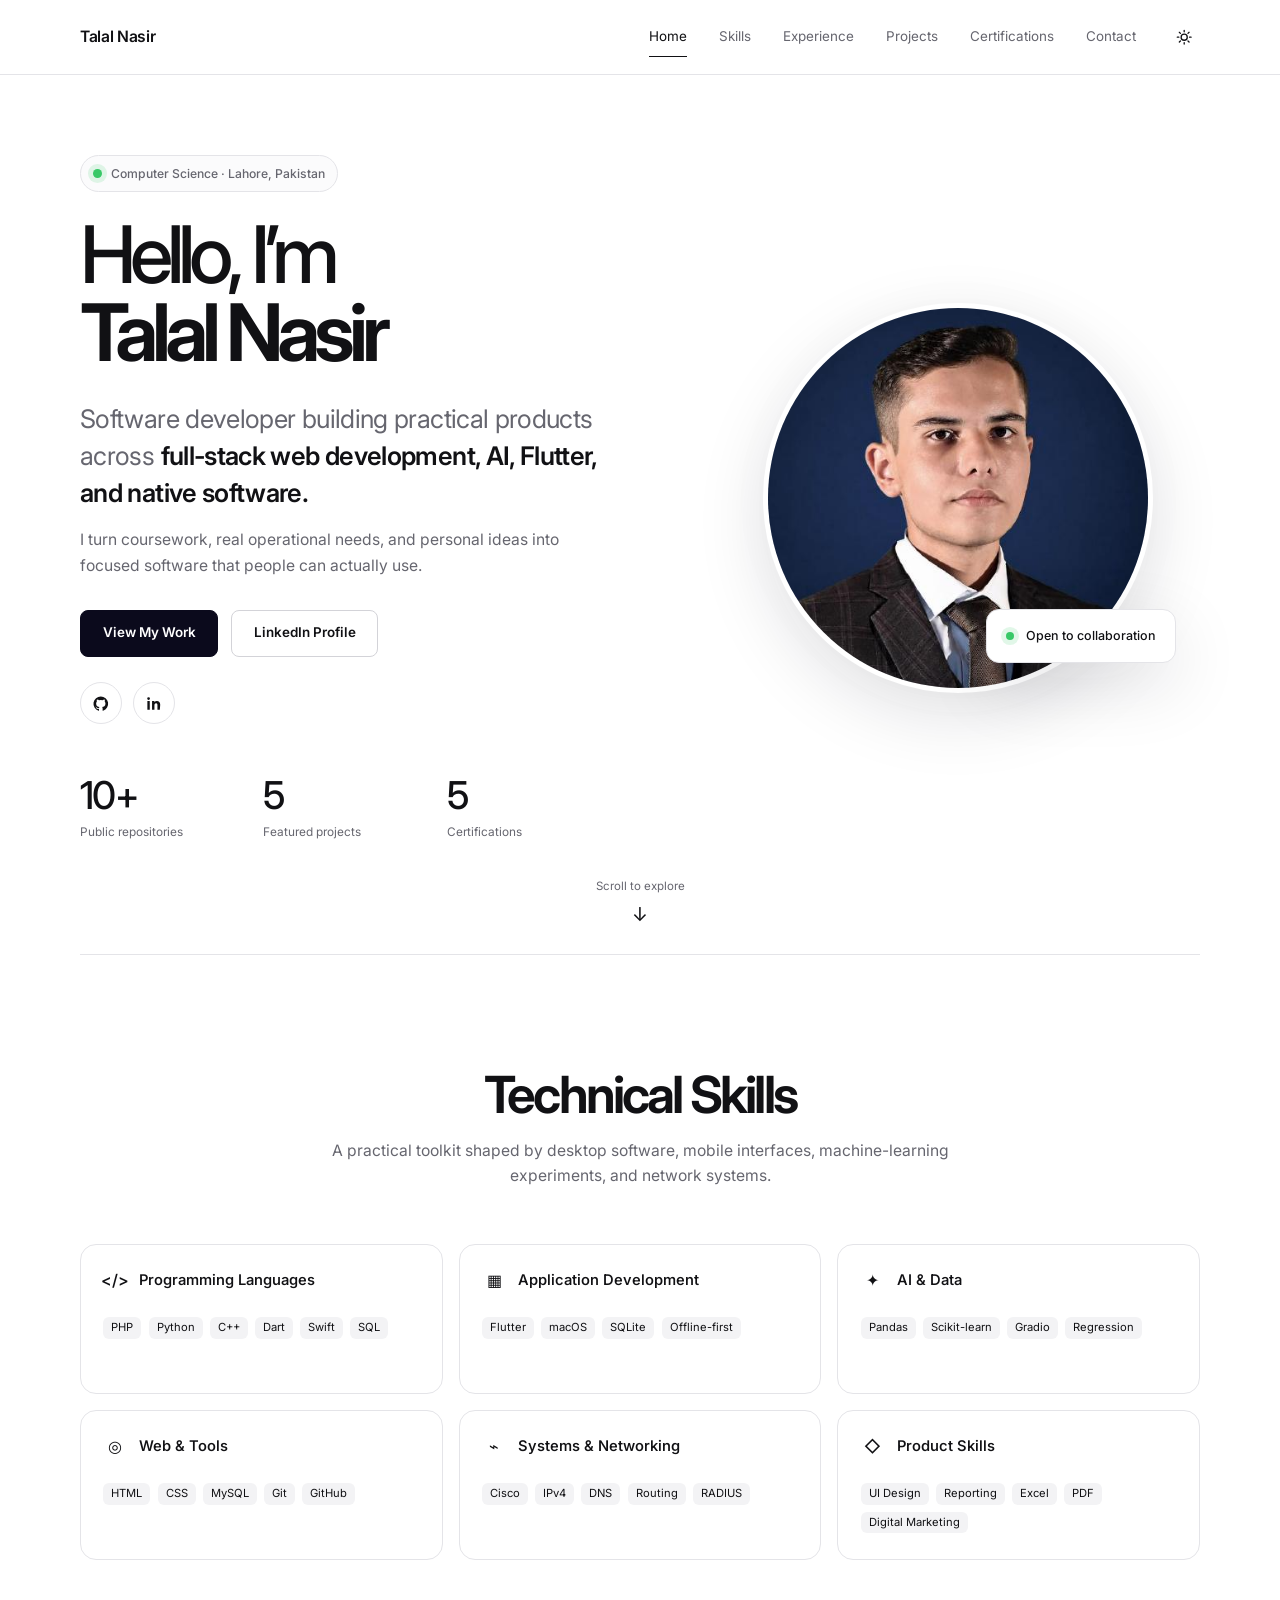
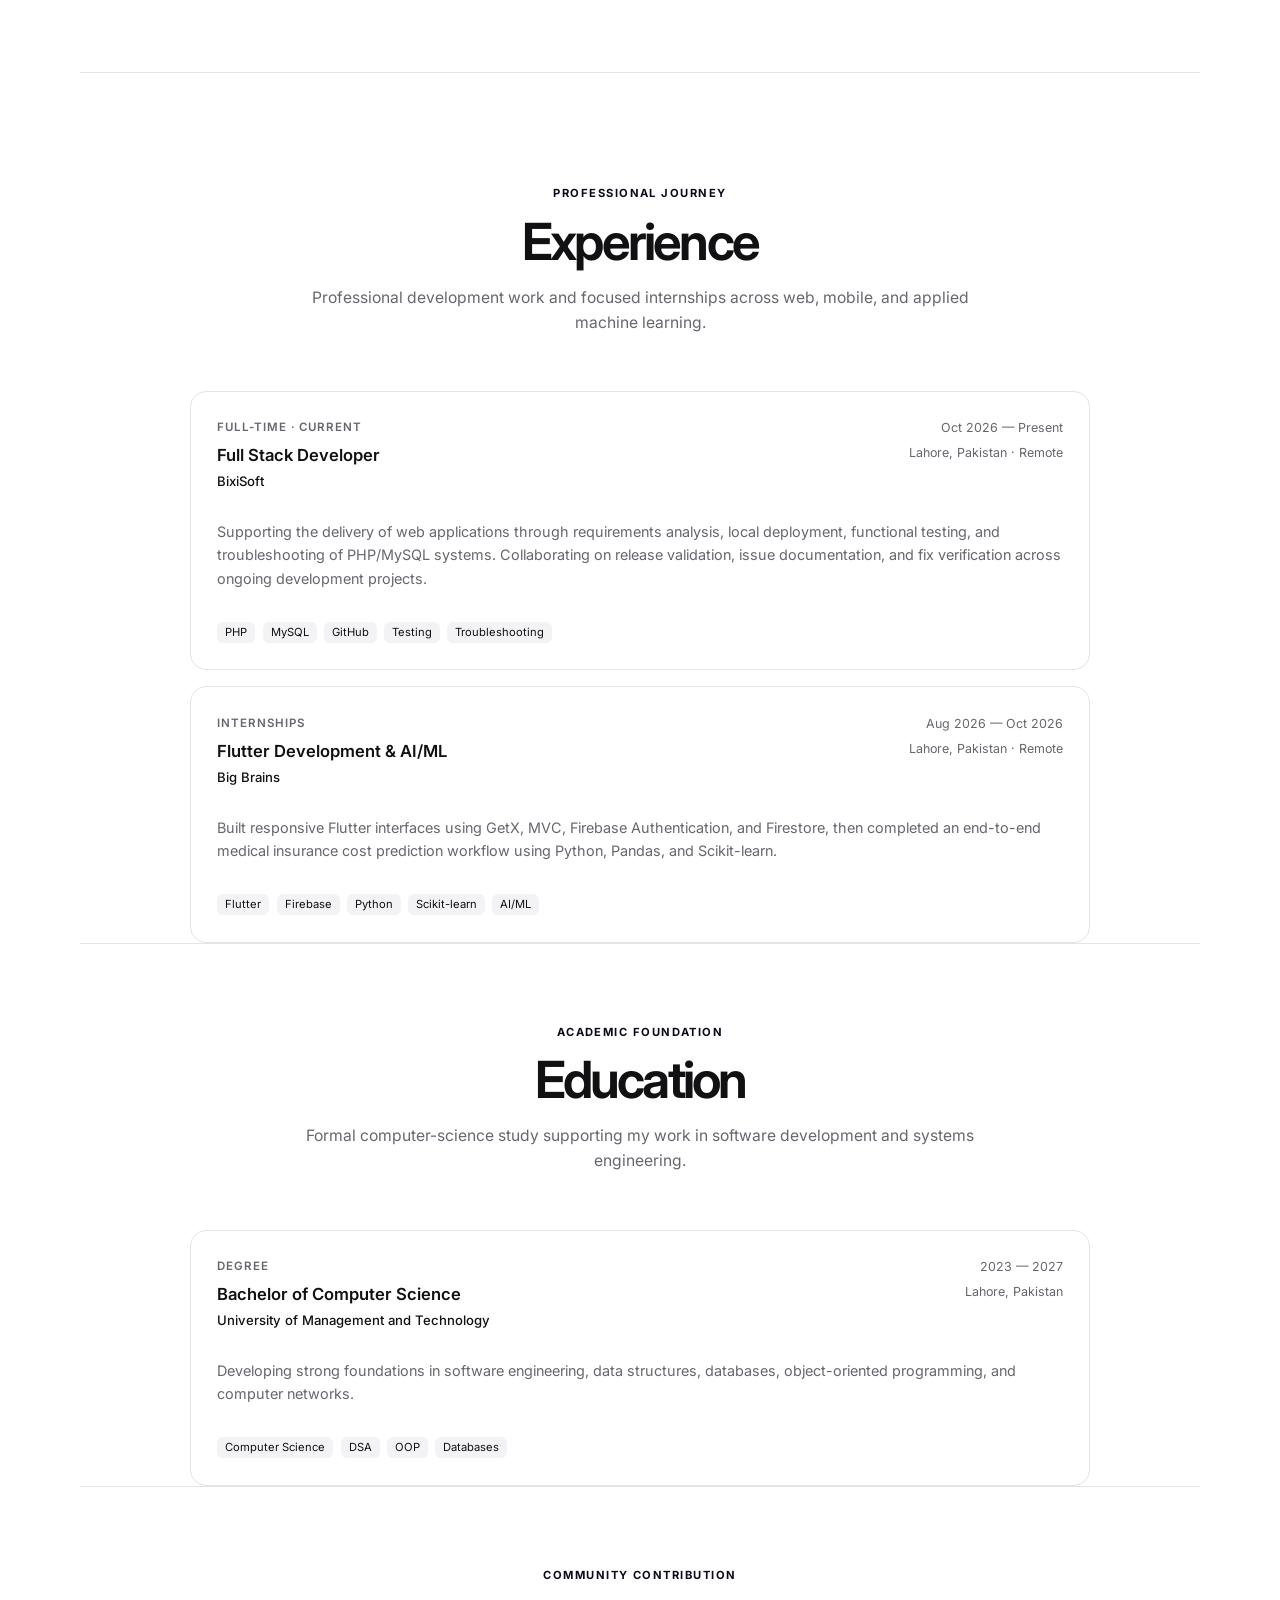
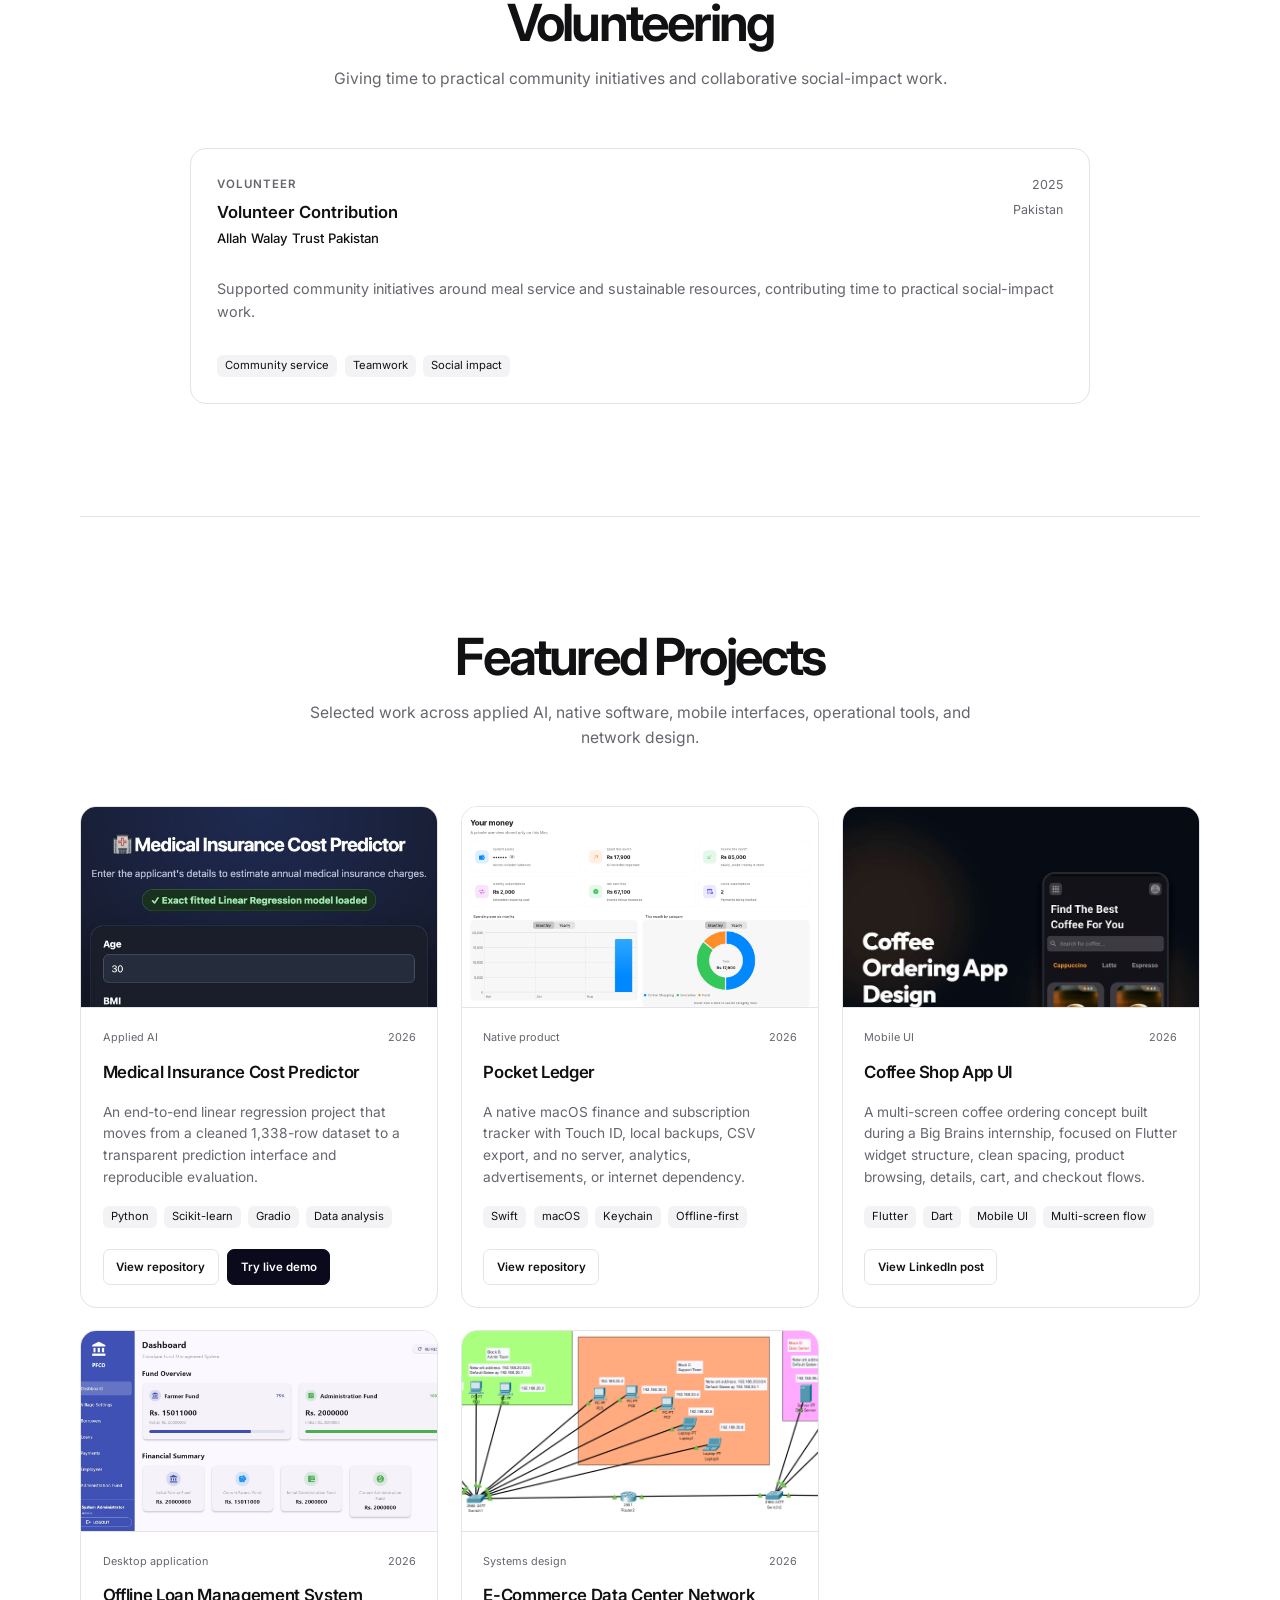
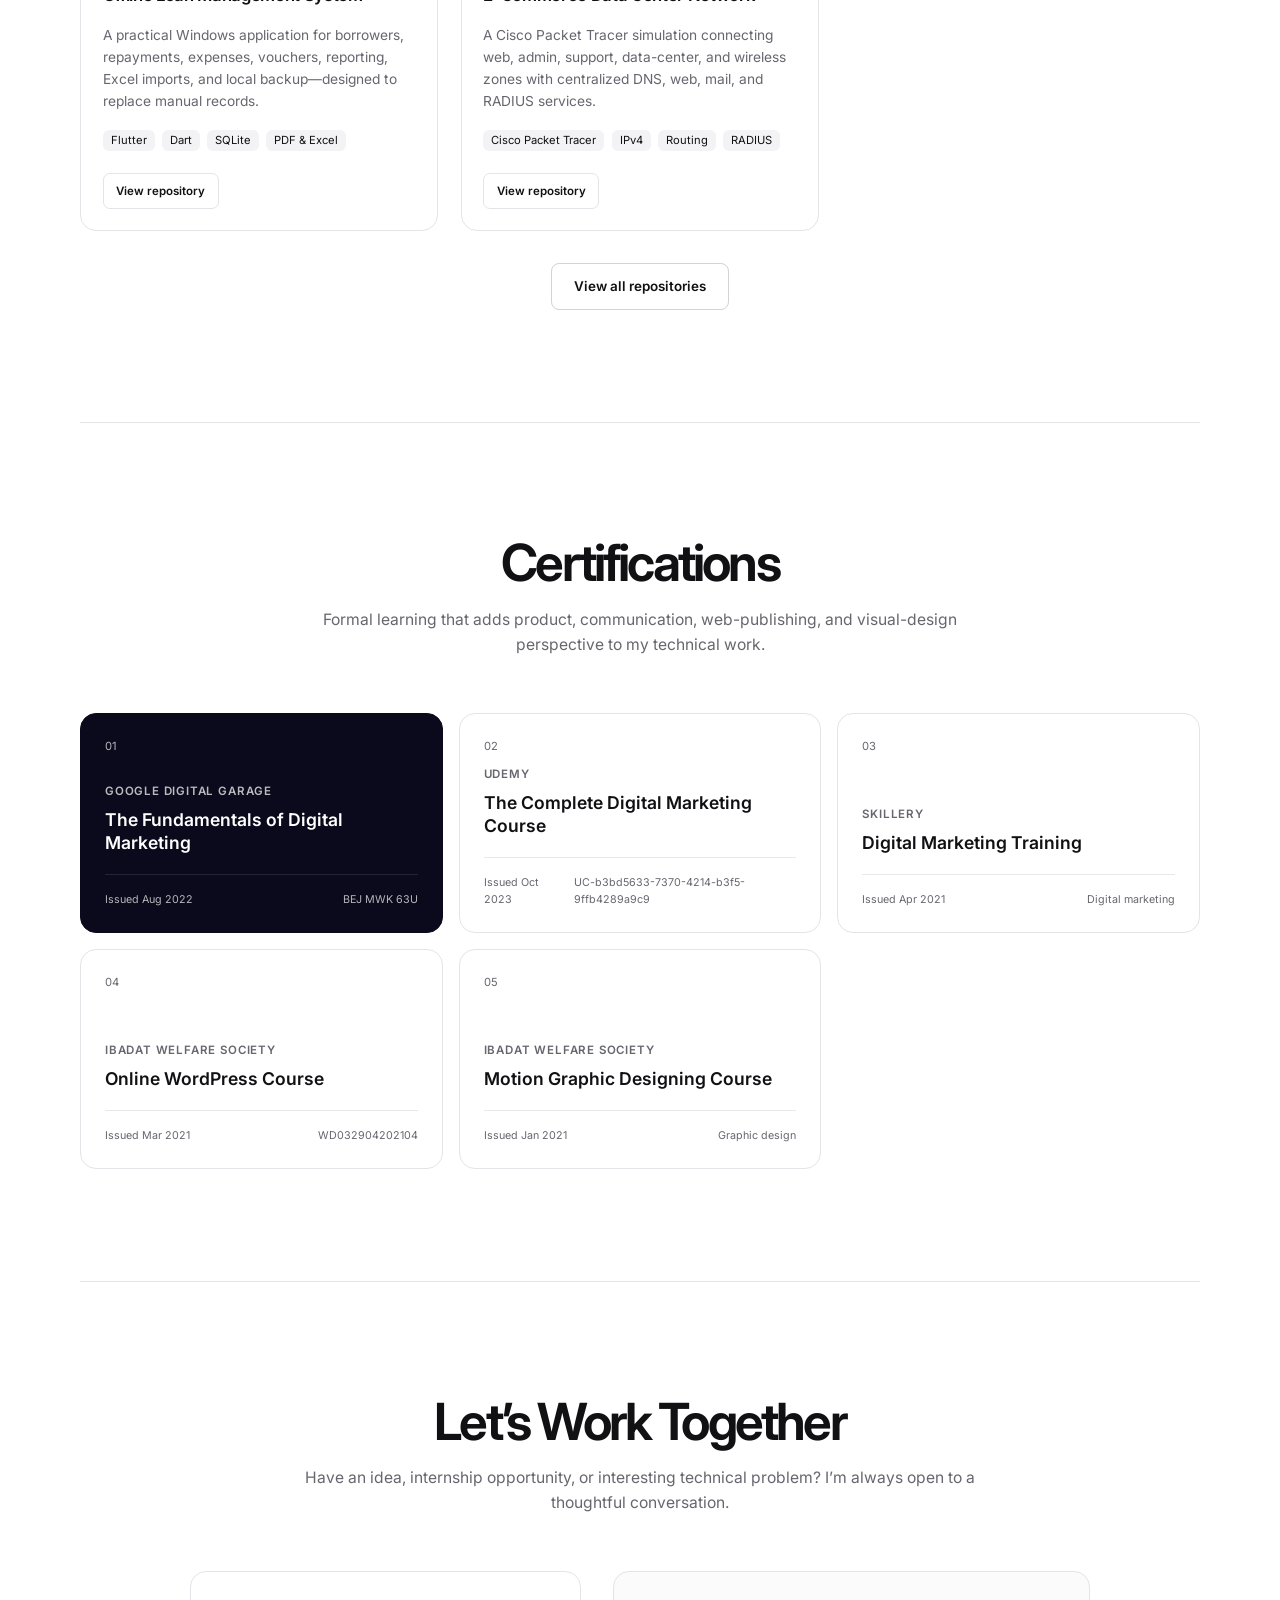
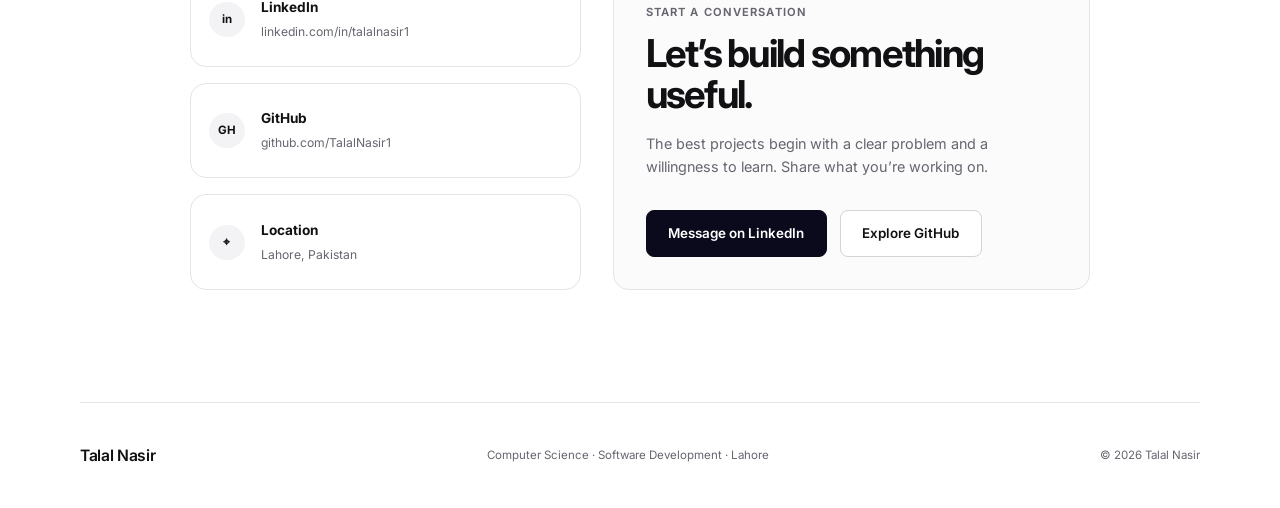
==== commit 9ff9ed30: "Add BixiSoft experience and separate profile sections" ====
--- a/index.html
+++ b/index.html
@@ -25,7 +25,7 @@
         <nav class="site-nav" id="site-nav" aria-label="Primary navigation">
           <a href="#home">Home</a>
           <a href="#skills">Skills</a>
-          <a href="#journey">Journey</a>
+          <a href="#experience">Experience</a>
           <a href="#projects">Projects</a>
           <a href="#certifications">Certifications</a>
           <a href="#contact">Contact</a>
@@ -41,7 +41,7 @@
         <div class="hero-copy reveal">
           <p class="availability"><span></span> Computer Science · Lahore, Pakistan</p>
           <h1 id="hero-title">Hello, I’m<br /><strong>Talal Nasir</strong></h1>
-          <p class="hero-lead">Software developer building practical products across <b>AI, Flutter, native macOS, and systems engineering.</b></p>
+          <p class="hero-lead">Software developer building practical products across <b>full-stack web development, AI, Flutter, and native software.</b></p>
           <p class="hero-note">I turn coursework, real operational needs, and personal ideas into focused software that people can actually use.</p>
           <div class="hero-actions">
             <a class="button button-primary" href="#projects">View My Work</a>
@@ -78,40 +78,69 @@
           <p>A practical toolkit shaped by desktop software, mobile interfaces, machine-learning experiments, and network systems.</p>
         </div>
         <div class="skill-grid">
-          <article class="skill-card reveal"><h3><span>&lt;/&gt;</span> Programming Languages</h3><ul><li>Python</li><li>C++</li><li>Dart</li><li>Swift</li><li>SQL</li></ul></article>
+          <article class="skill-card reveal"><h3><span>&lt;/&gt;</span> Programming Languages</h3><ul><li>PHP</li><li>Python</li><li>C++</li><li>Dart</li><li>Swift</li><li>SQL</li></ul></article>
           <article class="skill-card reveal"><h3><span>▦</span> Application Development</h3><ul><li>Flutter</li><li>macOS</li><li>SQLite</li><li>Offline-first</li></ul></article>
           <article class="skill-card reveal"><h3><span>✦</span> AI &amp; Data</h3><ul><li>Pandas</li><li>Scikit-learn</li><li>Gradio</li><li>Regression</li></ul></article>
-          <article class="skill-card reveal"><h3><span>◎</span> Web &amp; Tools</h3><ul><li>HTML</li><li>CSS</li><li>Git</li><li>GitHub</li></ul></article>
+          <article class="skill-card reveal"><h3><span>◎</span> Web &amp; Tools</h3><ul><li>HTML</li><li>CSS</li><li>MySQL</li><li>Git</li><li>GitHub</li></ul></article>
           <article class="skill-card reveal"><h3><span>⌁</span> Systems &amp; Networking</h3><ul><li>Cisco</li><li>IPv4</li><li>DNS</li><li>Routing</li><li>RADIUS</li></ul></article>
           <article class="skill-card reveal"><h3><span>◇</span> Product Skills</h3><ul><li>UI Design</li><li>Reporting</li><li>Excel</li><li>PDF</li><li>Digital Marketing</li></ul></article>
         </div>
       </section>
 
-      <section class="section section-block" id="journey" aria-labelledby="journey-title">
-        <div class="section-heading reveal">
-          <h2 id="journey-title">Learning Journey</h2>
-          <p>Growing through university, focused internships, independent builds, and community work.</p>
-        </div>
-        <div class="journey-list">
-          <article class="journey-card reveal">
-            <div><p class="journey-label">Education</p><h3>Bachelor of Computer Science</h3><strong>University of Management and Technology</strong></div>
-            <div class="journey-meta"><span>2023 — 2027</span><span>Lahore, Pakistan</span></div>
-            <p class="journey-copy">Developing strong foundations in software engineering, data structures, databases, object-oriented programming, and computer networks.</p>
-            <ul class="tag-list"><li>Computer Science</li><li>DSA</li><li>OOP</li><li>Databases</li></ul>
-          </article>
-          <article class="journey-card reveal">
-            <div><p class="journey-label">Internship learning</p><h3>Flutter Development &amp; AI/ML</h3><strong>Big Brains</strong></div>
-            <div class="journey-meta"><span>2026</span><span>Lahore, Pakistan</span></div>
-            <p class="journey-copy">Practiced mobile interface development with Flutter and strengthened applied machine-learning foundations through guided project work.</p>
-            <ul class="tag-list"><li>Flutter</li><li>Dart</li><li>Mobile UI</li><li>AI/ML</li></ul>
-          </article>
-          <article class="journey-card reveal">
-            <div><p class="journey-label">Community</p><h3>Volunteer Contribution</h3><strong>Allah Walay Trust Pakistan</strong></div>
-            <div class="journey-meta"><span>2025</span><span>Pakistan</span></div>
-            <p class="journey-copy">Supported community initiatives around meal service and sustainable resources, contributing time to practical social-impact work.</p>
-            <ul class="tag-list"><li>Community service</li><li>Teamwork</li><li>Social impact</li></ul>
-          </article>
-        </div>
+      <section class="section section-block journey-section" id="journey" aria-label="Experience, education, and volunteering">
+        <section class="journey-group" id="experience" aria-labelledby="experience-title">
+          <div class="section-heading reveal">
+            <p class="section-kicker">Professional journey</p>
+            <h2 id="experience-title">Experience</h2>
+            <p>Professional development work and focused internships across web, mobile, and applied machine learning.</p>
+          </div>
+          <div class="journey-list">
+            <article class="journey-card reveal">
+              <div><p class="journey-label">Full-time · Current</p><h3>Full Stack Developer</h3><strong>BixiSoft</strong></div>
+              <div class="journey-meta"><span>Oct 2026 — Present</span><span>Lahore, Pakistan · Remote</span></div>
+              <p class="journey-copy">Supporting the delivery of web applications through requirements analysis, local deployment, functional testing, and troubleshooting of PHP/MySQL systems. Collaborating on release validation, issue documentation, and fix verification across ongoing development projects.</p>
+              <ul class="tag-list"><li>PHP</li><li>MySQL</li><li>GitHub</li><li>Testing</li><li>Troubleshooting</li></ul>
+            </article>
+            <article class="journey-card reveal">
+              <div><p class="journey-label">Internships</p><h3>Flutter Development &amp; AI/ML</h3><strong>Big Brains</strong></div>
+              <div class="journey-meta"><span>Aug 2026 — Oct 2026</span><span>Lahore, Pakistan · Remote</span></div>
+              <p class="journey-copy">Built responsive Flutter interfaces using GetX, MVC, Firebase Authentication, and Firestore, then completed an end-to-end medical insurance cost prediction workflow using Python, Pandas, and Scikit-learn.</p>
+              <ul class="tag-list"><li>Flutter</li><li>Firebase</li><li>Python</li><li>Scikit-learn</li><li>AI/ML</li></ul>
+            </article>
+          </div>
+        </section>
+
+        <section class="journey-group" id="education" aria-labelledby="education-title">
+          <div class="section-heading reveal">
+            <p class="section-kicker">Academic foundation</p>
+            <h2 id="education-title">Education</h2>
+            <p>Formal computer-science study supporting my work in software development and systems engineering.</p>
+          </div>
+          <div class="journey-list">
+            <article class="journey-card reveal">
+              <div><p class="journey-label">Degree</p><h3>Bachelor of Computer Science</h3><strong>University of Management and Technology</strong></div>
+              <div class="journey-meta"><span>2023 — 2027</span><span>Lahore, Pakistan</span></div>
+              <p class="journey-copy">Developing strong foundations in software engineering, data structures, databases, object-oriented programming, and computer networks.</p>
+              <ul class="tag-list"><li>Computer Science</li><li>DSA</li><li>OOP</li><li>Databases</li></ul>
+            </article>
+          </div>
+        </section>
+
+        <section class="journey-group" id="volunteering" aria-labelledby="volunteering-title">
+          <div class="section-heading reveal">
+            <p class="section-kicker">Community contribution</p>
+            <h2 id="volunteering-title">Volunteering</h2>
+            <p>Giving time to practical community initiatives and collaborative social-impact work.</p>
+          </div>
+          <div class="journey-list">
+            <article class="journey-card reveal">
+              <div><p class="journey-label">Volunteer</p><h3>Volunteer Contribution</h3><strong>Allah Walay Trust Pakistan</strong></div>
+              <div class="journey-meta"><span>2025</span><span>Pakistan</span></div>
+              <p class="journey-copy">Supported community initiatives around meal service and sustainable resources, contributing time to practical social-impact work.</p>
+              <ul class="tag-list"><li>Community service</li><li>Teamwork</li><li>Social impact</li></ul>
+            </article>
+          </div>
+        </section>
       </section>
 
       <section class="section section-block" id="projects" aria-labelledby="projects-title">
--- a/styles.css
+++ b/styles.css
@@ -91,6 +91,7 @@
 .section-heading { max-width: 700px; margin: 0 auto 3.5rem; text-align: center; }
 .section-heading h2 { margin: 0; font-size: clamp(2.1rem, 4vw, 3.2rem); font-weight: 650; line-height: 1.08; letter-spacing: -.055em; }
 .section-heading p { margin: 1rem auto 0; color: var(--muted); font-size: .98rem; }
+.section-heading .section-kicker { margin: 0 0 .65rem; color: var(--accent); font-size: .7rem; font-weight: 700; text-transform: uppercase; letter-spacing: .13em; }
 
 .skill-grid { display: grid; grid-template-columns: repeat(3, minmax(0, 1fr)); gap: 1rem; }
 .skill-card { min-height: 150px; padding: 1.4rem; background: var(--bg); border: 1px solid var(--line); border-radius: var(--radius); transition: border-color .2s ease, transform .2s ease, box-shadow .2s ease; }
@@ -100,6 +101,9 @@
 .skill-card ul, .tag-list { display: flex; flex-wrap: wrap; gap: .45rem; margin: 1.5rem 0 0; padding: 0; list-style: none; }
 .skill-card li, .tag-list li { padding: .25rem .5rem; color: var(--text); background: var(--surface-strong); border-radius: 6px; font-size: .7rem; line-height: 1.2; }
 
+.journey-section { display: grid; gap: 0; }
+.journey-group { scroll-margin-top: 96px; }
+.journey-group + .journey-group { padding-top: 5rem; border-top: 1px solid var(--line); }
 .journey-list { display: grid; max-width: 900px; gap: 1rem; margin: 0 auto; }
 .journey-card { display: grid; grid-template-columns: 1fr auto; gap: 1.5rem 2rem; padding: 1.65rem; background: var(--bg); border: 1px solid var(--line); border-radius: var(--radius); }
 .journey-label { margin: 0 0 .35rem; color: var(--muted); font-size: .72rem; font-weight: 600; text-transform: uppercase; letter-spacing: .08em; }
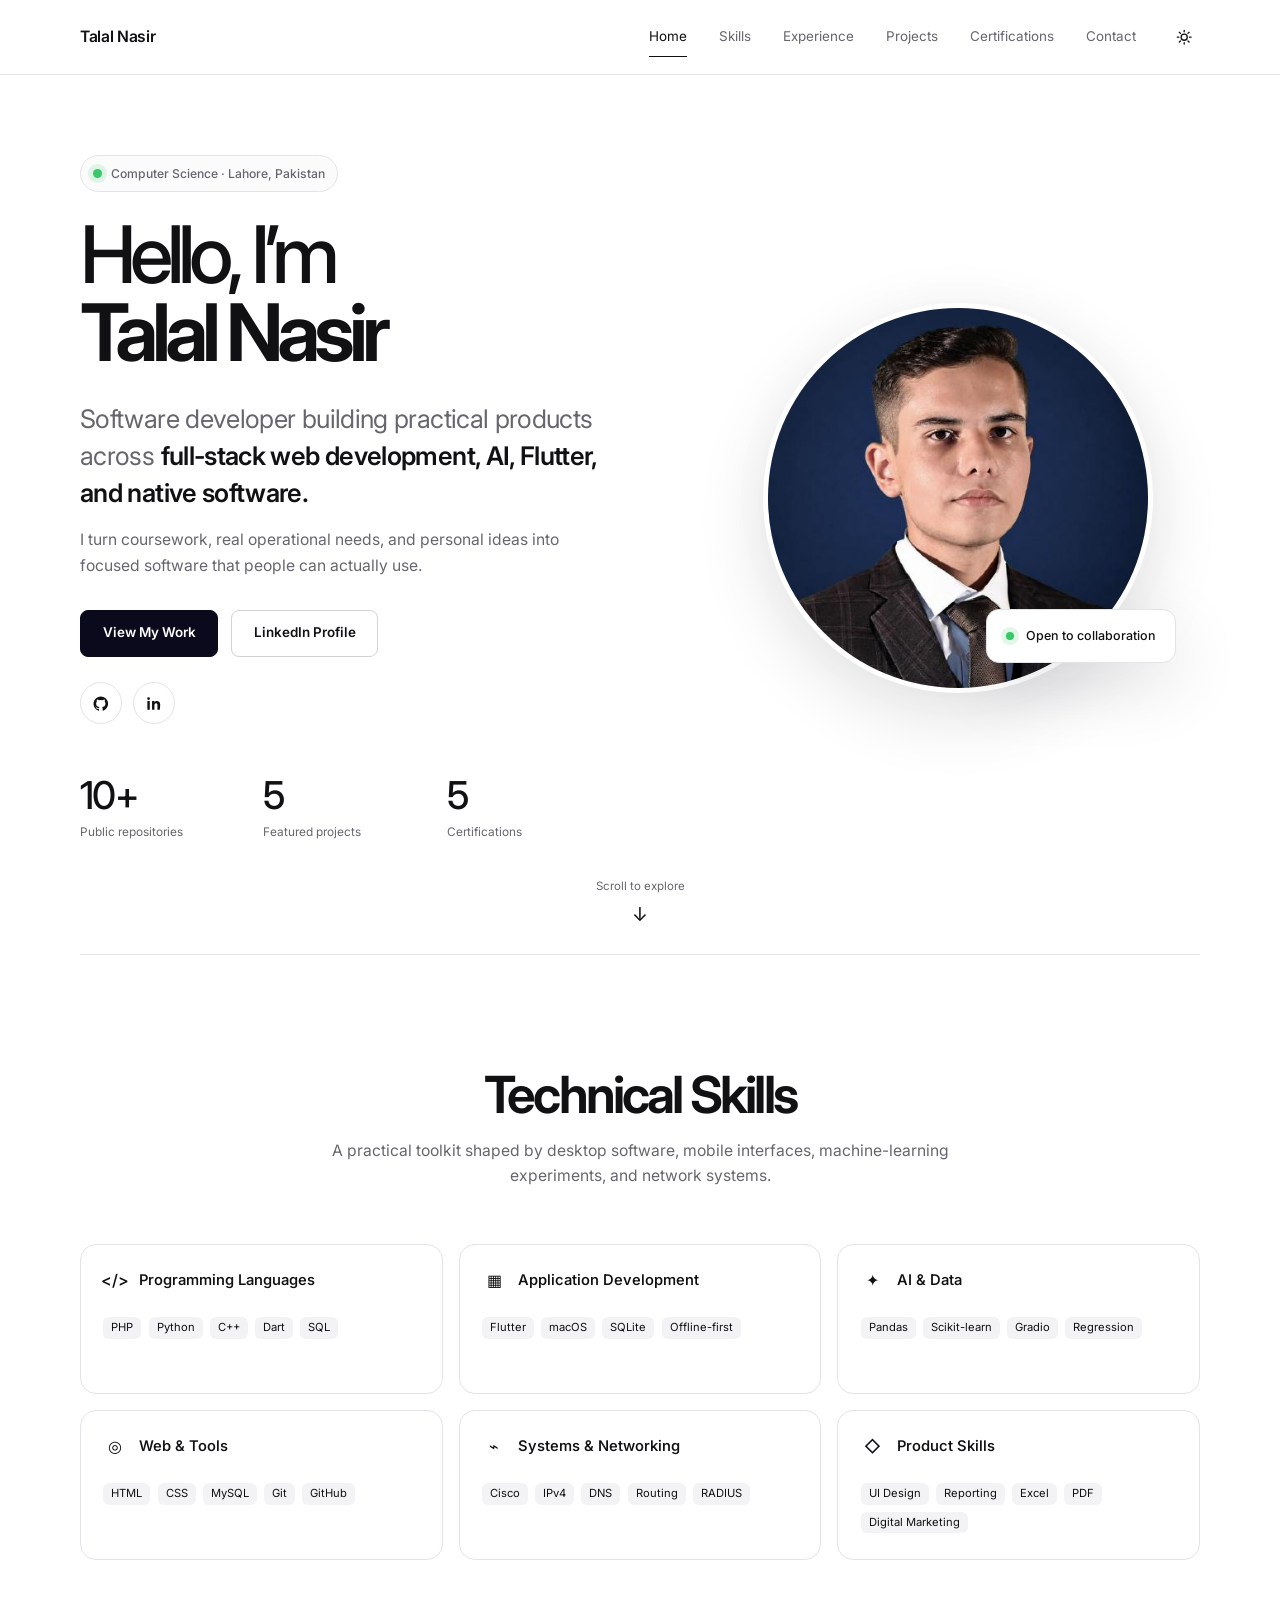
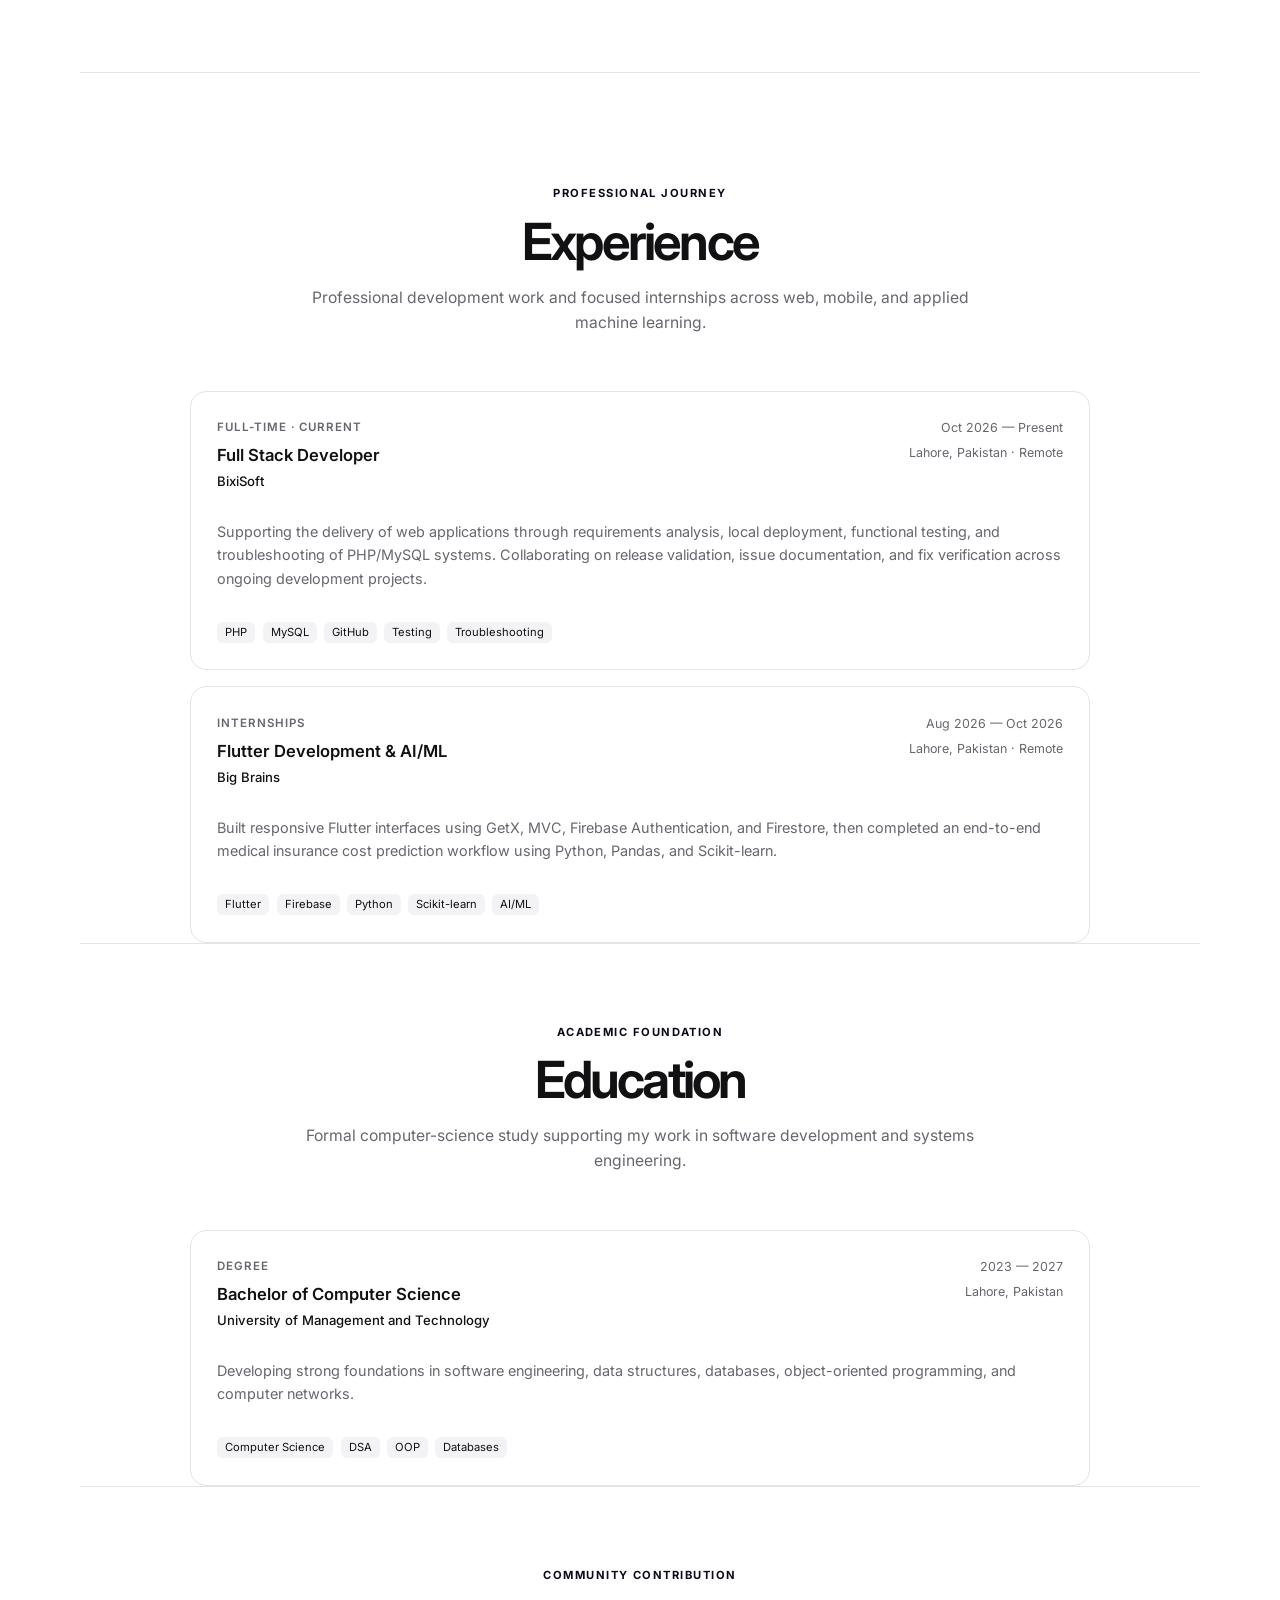
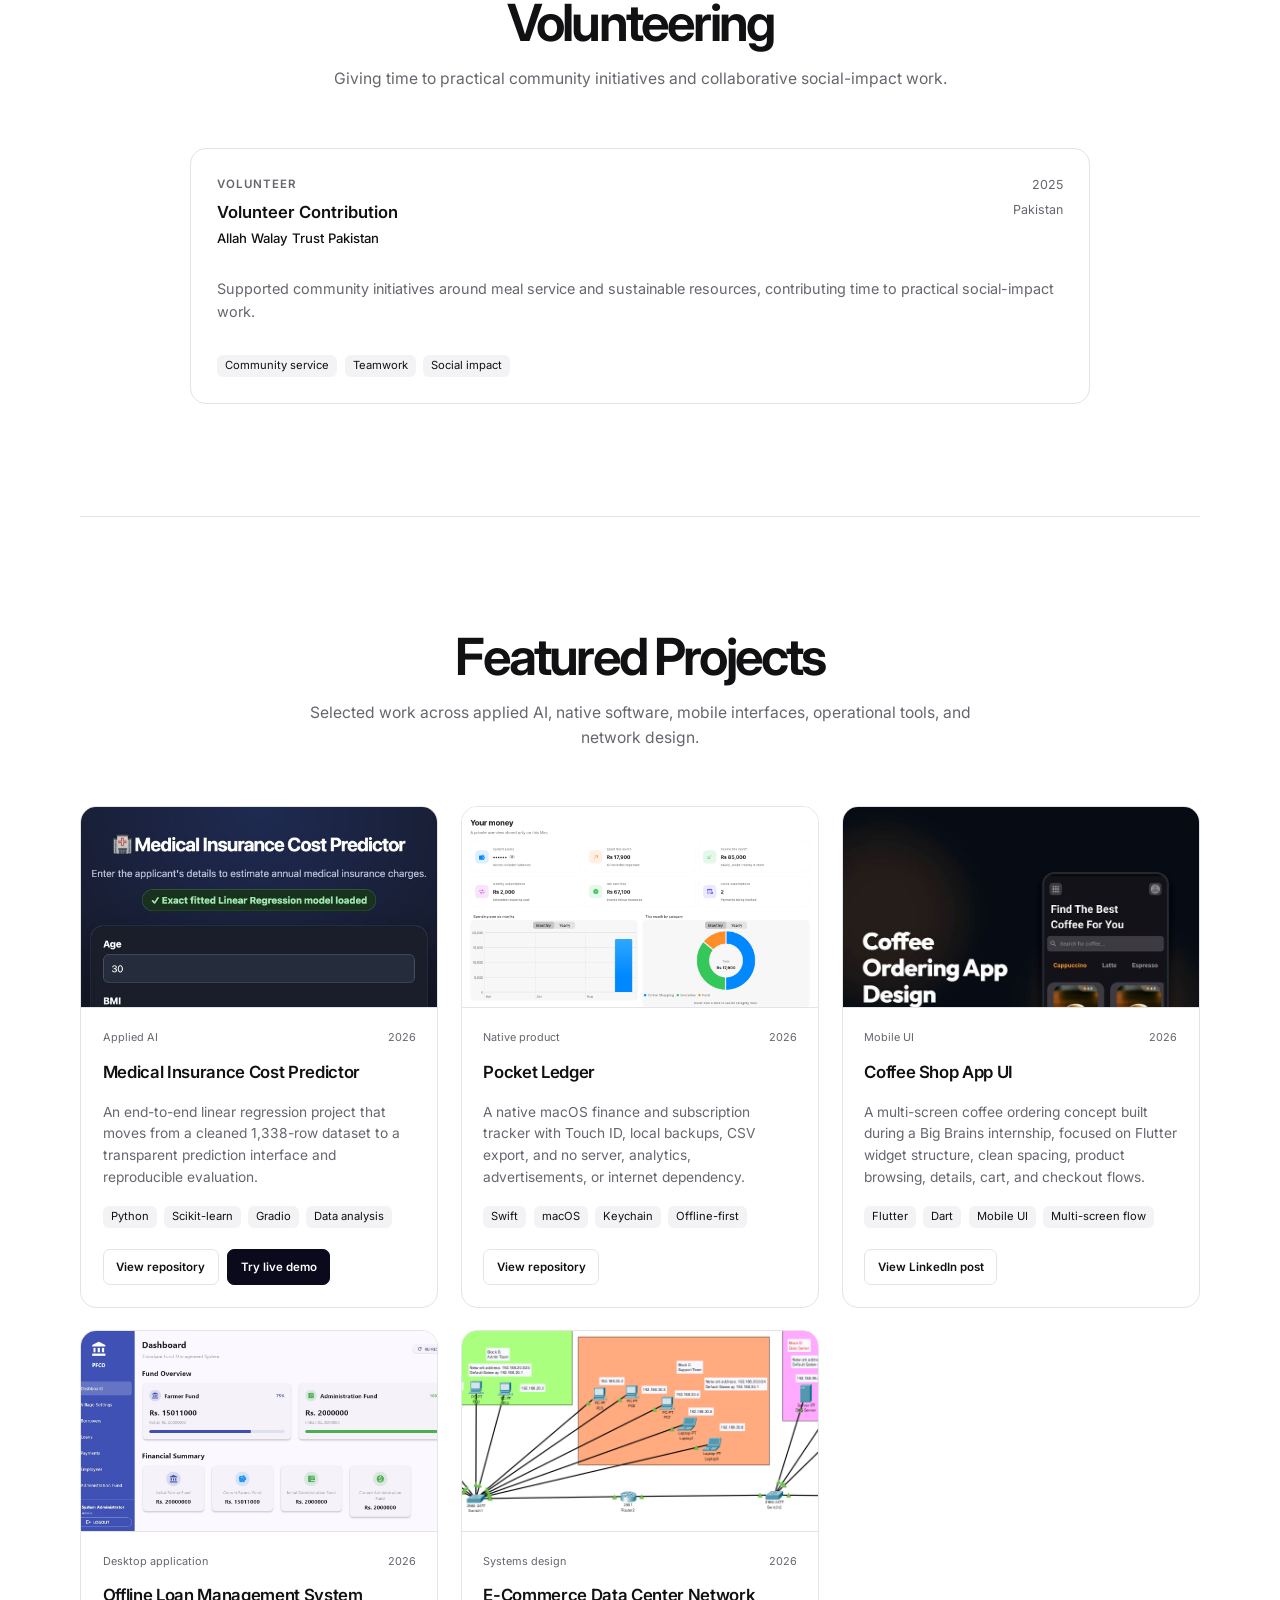
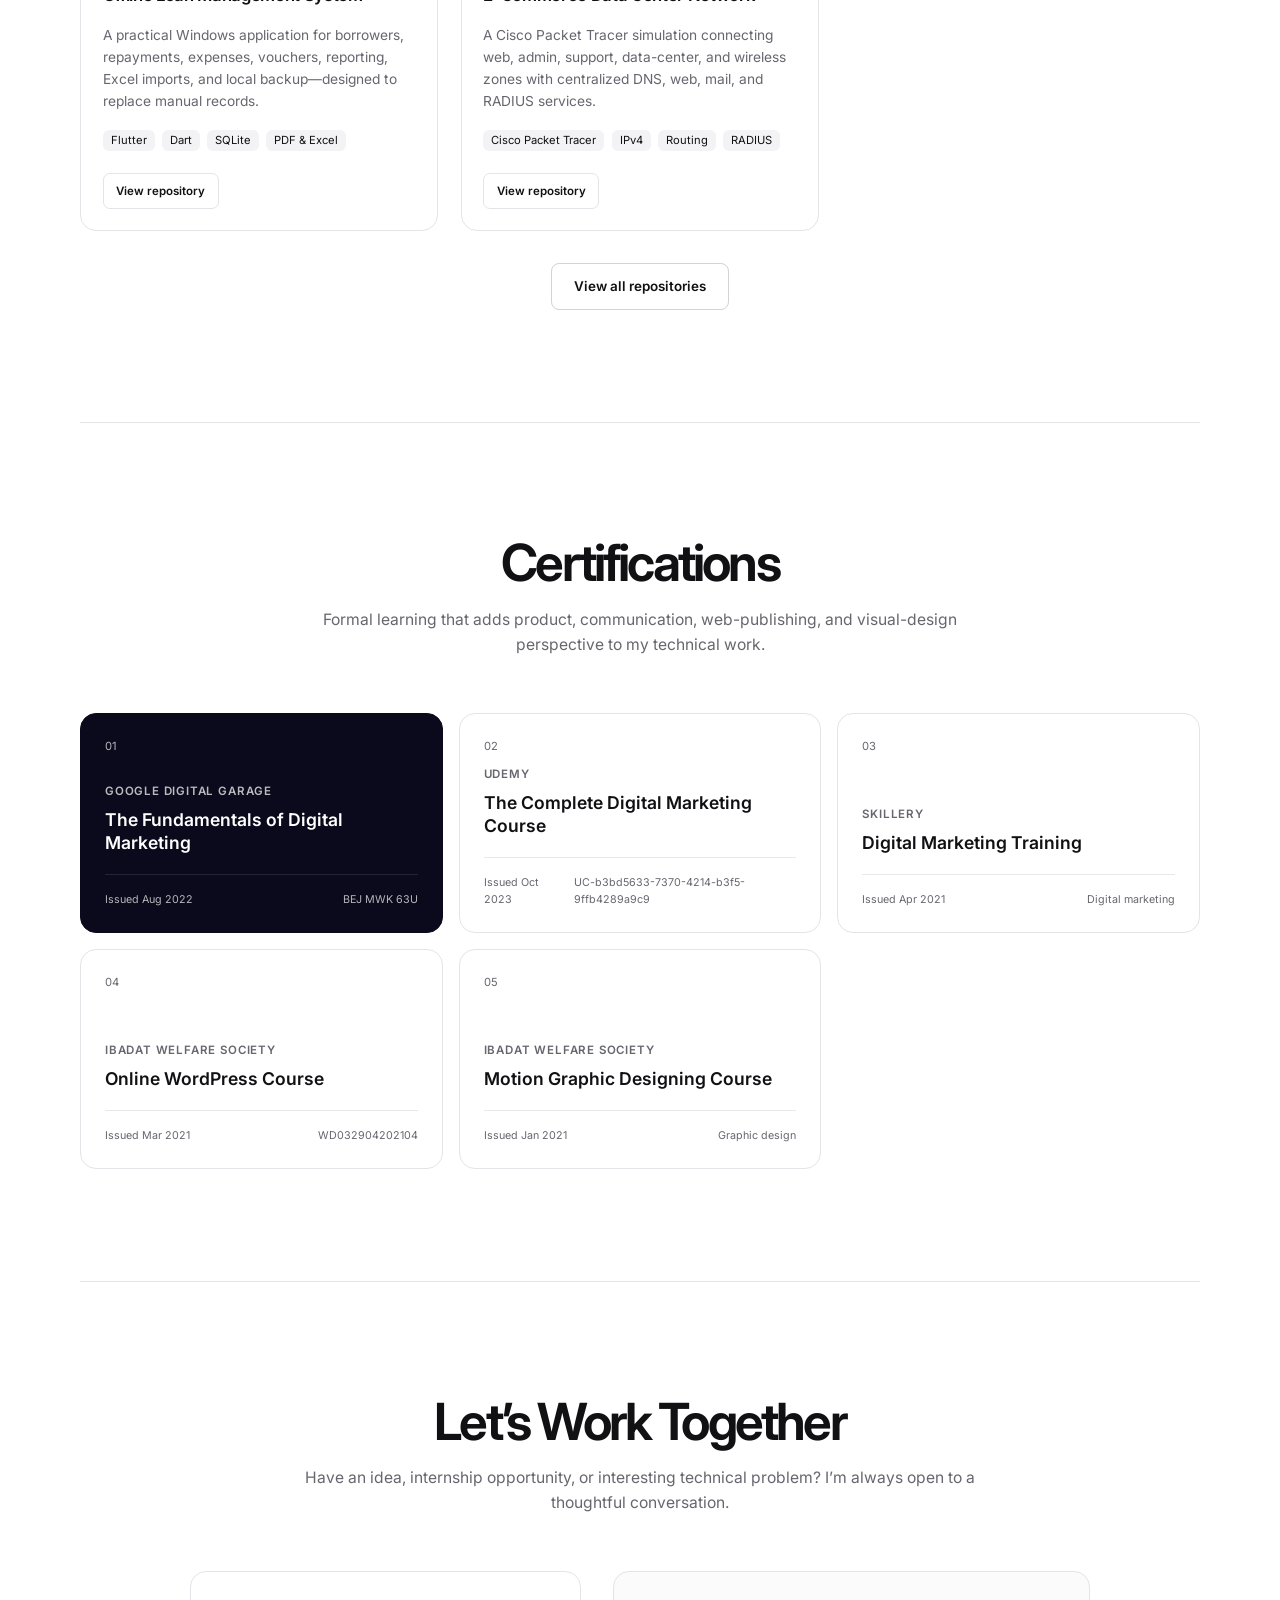
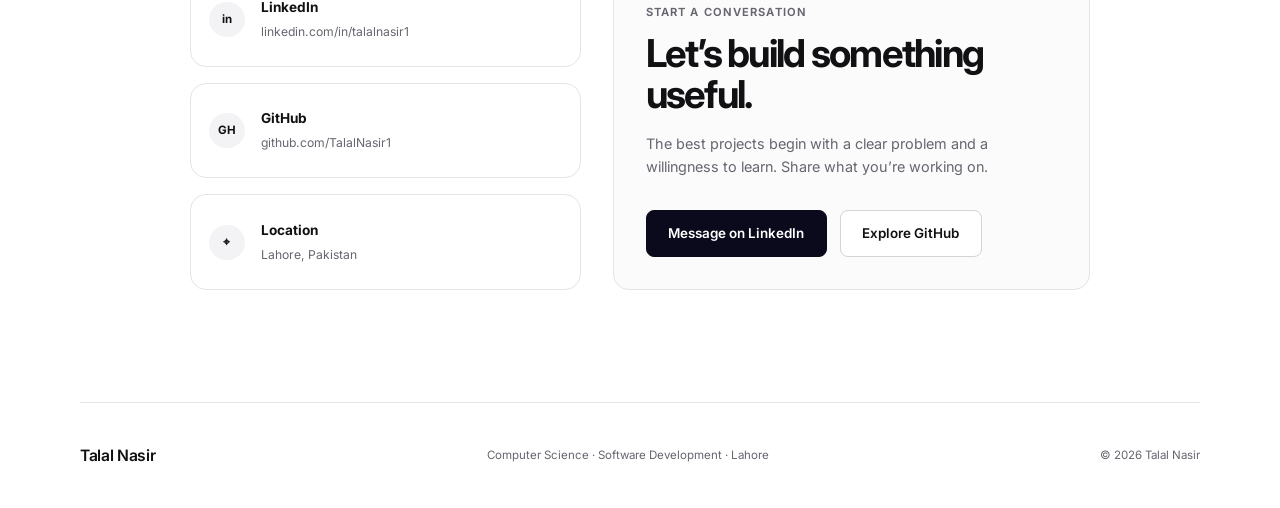
==== commit 3372f3b7: "Remove Swift from portfolio skills" ====
--- a/index.html
+++ b/index.html
@@ -78,7 +78,7 @@
           <p>A practical toolkit shaped by desktop software, mobile interfaces, machine-learning experiments, and network systems.</p>
         </div>
         <div class="skill-grid">
-          <article class="skill-card reveal"><h3><span>&lt;/&gt;</span> Programming Languages</h3><ul><li>PHP</li><li>Python</li><li>C++</li><li>Dart</li><li>Swift</li><li>SQL</li></ul></article>
+          <article class="skill-card reveal"><h3><span>&lt;/&gt;</span> Programming Languages</h3><ul><li>PHP</li><li>Python</li><li>C++</li><li>Dart</li><li>SQL</li></ul></article>
           <article class="skill-card reveal"><h3><span>▦</span> Application Development</h3><ul><li>Flutter</li><li>macOS</li><li>SQLite</li><li>Offline-first</li></ul></article>
           <article class="skill-card reveal"><h3><span>✦</span> AI &amp; Data</h3><ul><li>Pandas</li><li>Scikit-learn</li><li>Gradio</li><li>Regression</li></ul></article>
           <article class="skill-card reveal"><h3><span>◎</span> Web &amp; Tools</h3><ul><li>HTML</li><li>CSS</li><li>MySQL</li><li>Git</li><li>GitHub</li></ul></article>
